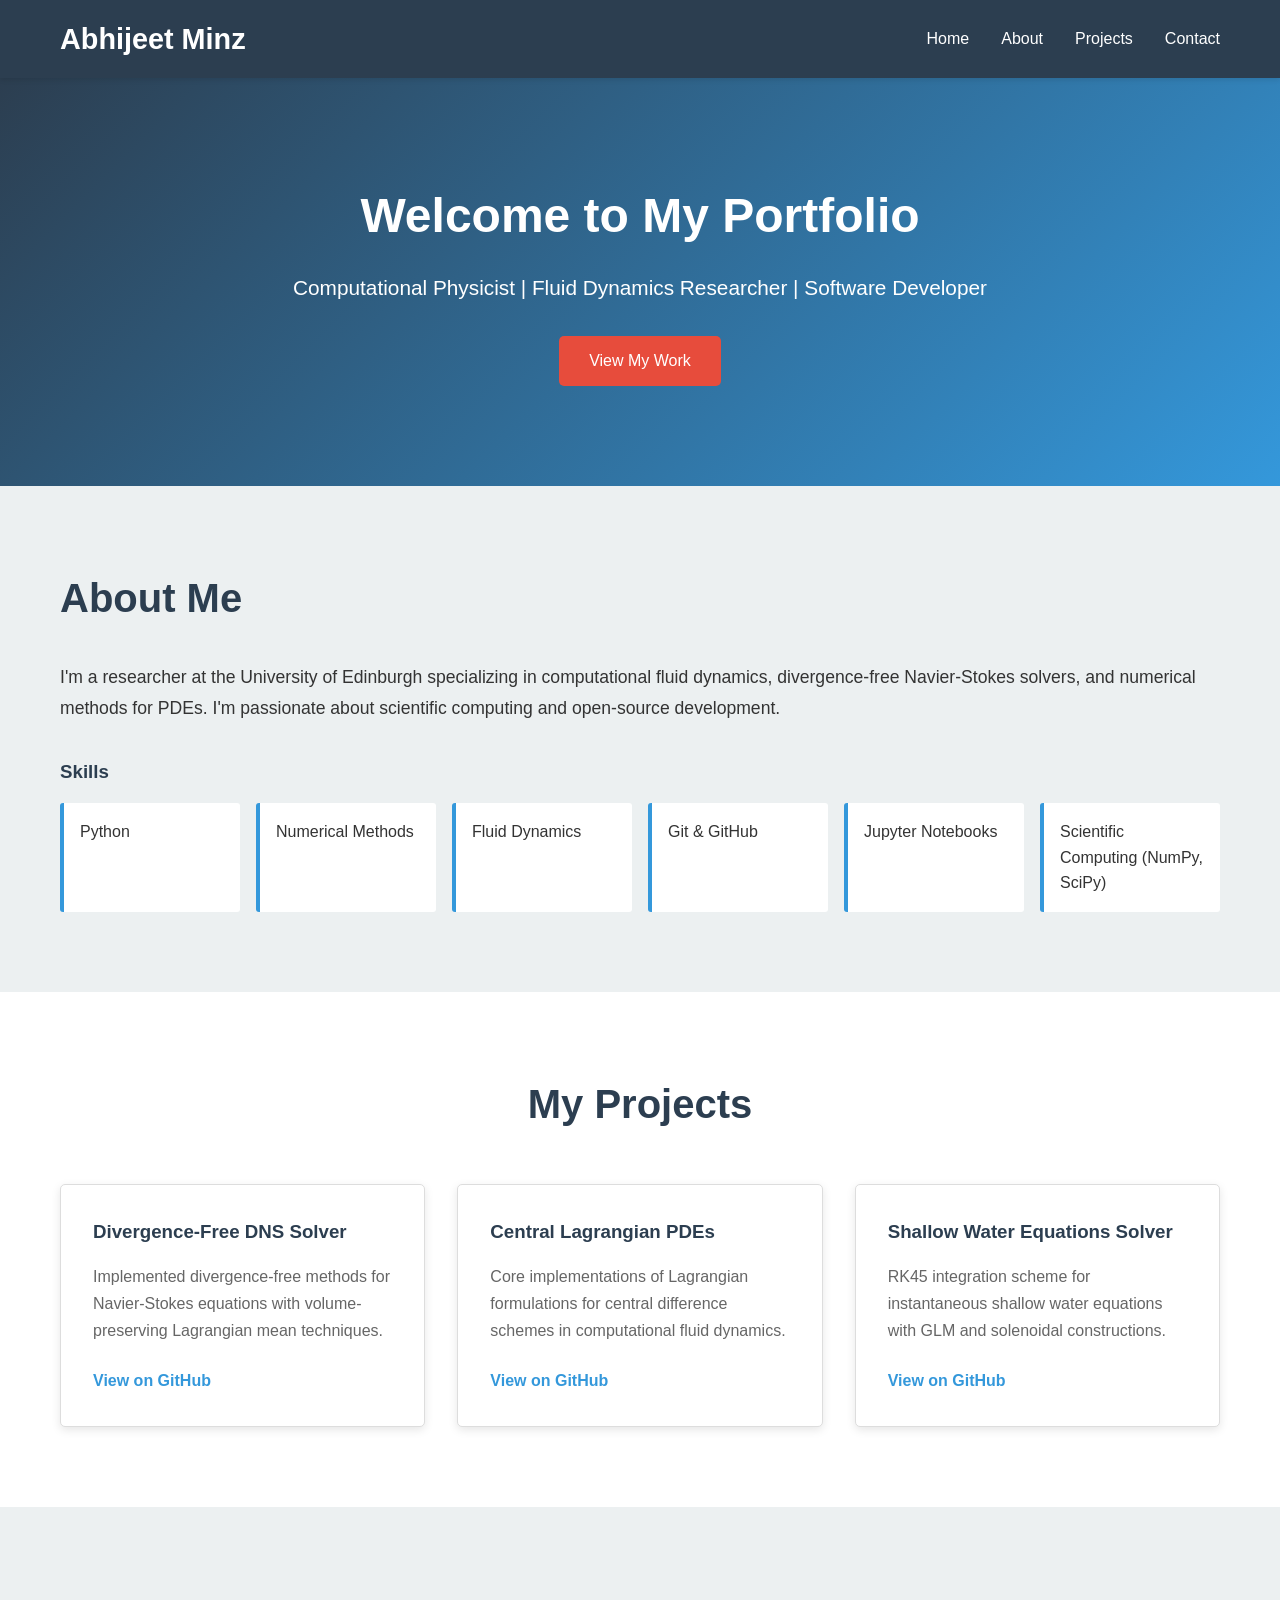
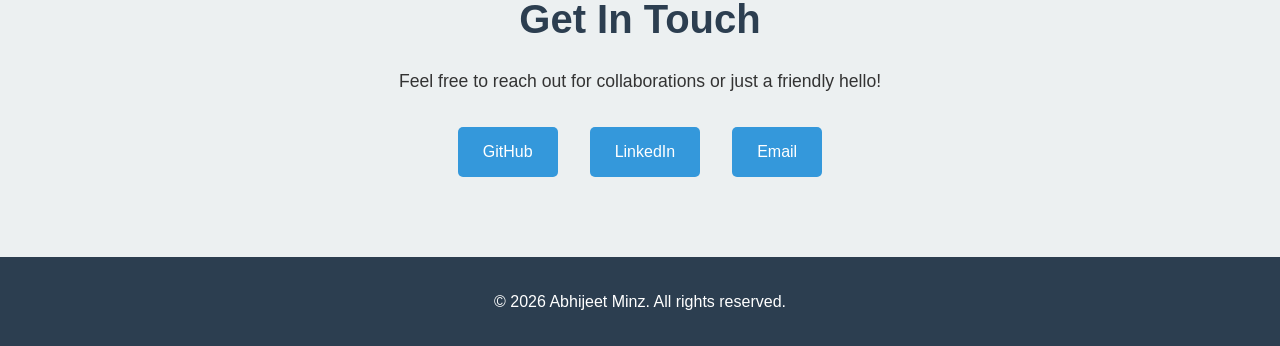
==== index.html @ 56512575 "Initial portfolio website" ====
<!DOCTYPE html>
<html lang="en">
<head>
    <meta charset="UTF-8">
    <meta name="viewport" content="width=device-width, initial-scale=1.0">
    <title>Abhijeet Minz - Portfolio</title>
    <link rel="stylesheet" href="style.css">
</head>
<body>
    <!-- Navigation -->
    <nav class="navbar">
        <div class="container">
            <div class="logo">Abhijeet Minz</div>
            <ul class="nav-links">
                <li><a href="#home">Home</a></li>
                <li><a href="#about">About</a></li>
                <li><a href="#projects">Projects</a></li>
                <li><a href="#contact">Contact</a></li>
            </ul>
        </div>
    </nav>

    <!-- Hero Section -->
    <section id="home" class="hero">
        <div class="container">
            <h1>Welcome to My Portfolio</h1>
            <p>Computational Physicist | Fluid Dynamics Researcher | Software Developer</p>
            <a href="#projects" class="btn">View My Work</a>
        </div>
    </section>

    <!-- About Section -->
    <section id="about" class="about">
        <div class="container">
            <h2>About Me</h2>
            <p>I'm a researcher at the University of Edinburgh specializing in computational fluid dynamics, divergence-free Navier-Stokes solvers, and numerical methods for PDEs. I'm passionate about scientific computing and open-source development.</p>
            <div class="skills">
                <h3>Skills</h3>
                <ul>
                    <li>Python</li>
                    <li>Numerical Methods</li>
                    <li>Fluid Dynamics</li>
                    <li>Git & GitHub</li>
                    <li>Jupyter Notebooks</li>
                    <li>Scientific Computing (NumPy, SciPy)</li>
                </ul>
            </div>
        </div>
    </section>

    <!-- Projects Section -->
    <section id="projects" class="projects">
        <div class="container">
            <h2>My Projects</h2>
            <div class="project-grid">
                <div class="project-card">
                    <h3>Divergence-Free DNS Solver</h3>
                    <p>Implemented divergence-free methods for Navier-Stokes equations with volume-preserving Lagrangian mean techniques.</p>
                    <a href="https://github.com/Abhijeet-Minz/Volume_preserving-Lagrangian-mean" target="_blank">View on GitHub</a>
                </div>
                <div class="project-card">
                    <h3>Central Lagrangian PDEs</h3>
                    <p>Core implementations of Lagrangian formulations for central difference schemes in computational fluid dynamics.</p>
                    <a href="https://github.com/Abhijeet-Minz/Volume_preserving-Lagrangian-mean" target="_blank">View on GitHub</a>
                </div>
                <div class="project-card">
                    <h3>Shallow Water Equations Solver</h3>
                    <p>RK45 integration scheme for instantaneous shallow water equations with GLM and solenoidal constructions.</p>
                    <a href="https://github.com/Abhijeet-Minz/Volume_preserving-Lagrangian-mean" target="_blank">View on GitHub</a>
                </div>
            </div>
        </div>
    </section>

    <!-- Contact Section -->
    <section id="contact" class="contact">
        <div class="container">
            <h2>Get In Touch</h2>
            <p>Feel free to reach out for collaborations or just a friendly hello!</p>
            <div class="contact-links">
                <a href="https://github.com/Abhijeet-Minz" target="_blank">GitHub</a>
                <a href="https://www.linkedin.com/in/abhijeet-minz" target="_blank">LinkedIn</a>
                <a href="mailto:abhijeet@example.com">Email</a>
            </div>
        </div>
    </section>

    <!-- Footer -->
    <footer>
        <p>&copy; 2026 Abhijeet Minz. All rights reserved.</p>
    </footer>
</body>
</html>
---- style.css ----
* {
    margin: 0;
    padding: 0;
    box-sizing: border-box;
}

:root {
    --primary-color: #2c3e50;
    --secondary-color: #3498db;
    --accent-color: #e74c3c;
    --light-bg: #ecf0f1;
    --text-color: #333;
    --white: #fff;
}

body {
    font-family: 'Segoe UI', Tahoma, Geneva, Verdana, sans-serif;
    line-height: 1.6;
    color: var(--text-color);
}

.container {
    max-width: 1200px;
    margin: 0 auto;
    padding: 0 20px;
}

/* Navigation */
.navbar {
    background: var(--primary-color);
    color: var(--white);
    padding: 1rem 0;
    position: sticky;
    top: 0;
    z-index: 100;
    box-shadow: 0 2px 5px rgba(0,0,0,0.1);
}

.navbar .container {
    display: flex;
    justify-content: space-between;
    align-items: center;
}

.logo {
    font-size: 1.8rem;
    font-weight: bold;
}

.nav-links {
    display: flex;
    list-style: none;
    gap: 2rem;
}

.nav-links a {
    color: var(--white);
    text-decoration: none;
    transition: color 0.3s ease;
}

.nav-links a:hover {
    color: var(--secondary-color);
}

/* Hero Section */
.hero {
    background: linear-gradient(135deg, var(--primary-color) 0%, var(--secondary-color) 100%);
    color: var(--white);
    padding: 100px 20px;
    text-align: center;
}

.hero h1 {
    font-size: 3rem;
    margin-bottom: 1rem;
}

.hero p {
    font-size: 1.3rem;
    margin-bottom: 2rem;
}

.btn {
    display: inline-block;
    padding: 12px 30px;
    background: var(--accent-color);
    color: var(--white);
    text-decoration: none;
    border-radius: 5px;
    transition: background 0.3s ease;
    border: none;
    cursor: pointer;
    font-size: 1rem;
}

.btn:hover {
    background: #c0392b;
}

/* About Section */
.about {
    padding: 80px 20px;
    background: var(--light-bg);
}

.about h2 {
    font-size: 2.5rem;
    margin-bottom: 2rem;
    color: var(--primary-color);
}

.about p {
    font-size: 1.1rem;
    margin-bottom: 2rem;
    line-height: 1.8;
}

.skills {
    margin-top: 2rem;
}

.skills h3 {
    margin-bottom: 1rem;
    color: var(--primary-color);
}

.skills ul {
    display: grid;
    grid-template-columns: repeat(auto-fit, minmax(150px, 1fr));
    list-style: none;
    gap: 1rem;
}

.skills li {
    background: var(--white);
    padding: 1rem;
    border-left: 4px solid var(--secondary-color);
    border-radius: 3px;
}

/* Projects Section */
.projects {
    padding: 80px 20px;
}

.projects h2 {
    font-size: 2.5rem;
    margin-bottom: 3rem;
    text-align: center;
    color: var(--primary-color);
}

.project-grid {
    display: grid;
    grid-template-columns: repeat(auto-fit, minmax(300px, 1fr));
    gap: 2rem;
}

.project-card {
    background: var(--white);
    border: 1px solid #ddd;
    border-radius: 5px;
    padding: 2rem;
    box-shadow: 0 3px 10px rgba(0,0,0,0.1);
    transition: transform 0.3s ease, box-shadow 0.3s ease;
}

.project-card:hover {
    transform: translateY(-5px);
    box-shadow: 0 5px 20px rgba(0,0,0,0.15);
}

.project-card h3 {
    color: var(--primary-color);
    margin-bottom: 1rem;
}

.project-card p {
    color: #666;
    margin-bottom: 1.5rem;
    line-height: 1.7;
}

.project-card a {
    display: inline-block;
    color: var(--secondary-color);
    text-decoration: none;
    font-weight: bold;
    transition: color 0.3s ease;
}

.project-card a:hover {
    color: var(--accent-color);
}

/* Contact Section */
.contact {
    background: var(--light-bg);
    padding: 80px 20px;
    text-align: center;
}

.contact h2 {
    font-size: 2.5rem;
    margin-bottom: 1rem;
    color: var(--primary-color);
}

.contact p {
    font-size: 1.1rem;
    margin-bottom: 2rem;
}

.contact-links {
    display: flex;
    justify-content: center;
    gap: 2rem;
    flex-wrap: wrap;
}

.contact-links a {
    padding: 12px 25px;
    background: var(--secondary-color);
    color: var(--white);
    text-decoration: none;
    border-radius: 5px;
    transition: background 0.3s ease;
}

.contact-links a:hover {
    background: var(--accent-color);
}

/* Footer */
footer {
    background: var(--primary-color);
    color: var(--white);
    text-align: center;
    padding: 2rem;
}

/* Responsive Design */
@media (max-width: 768px) {
    .nav-links {
        gap: 1rem;
    }

    .hero h1 {
        font-size: 2rem;
    }

    .hero p {
        font-size: 1rem;
    }

    .about h2,
    .projects h2,
    .contact h2 {
        font-size: 2rem;
    }

    .project-grid {
        grid-template-columns: 1fr;
    }

    .contact-links {
        flex-direction: column;
    }

    .contact-links a {
        width: 100%;
    }
}
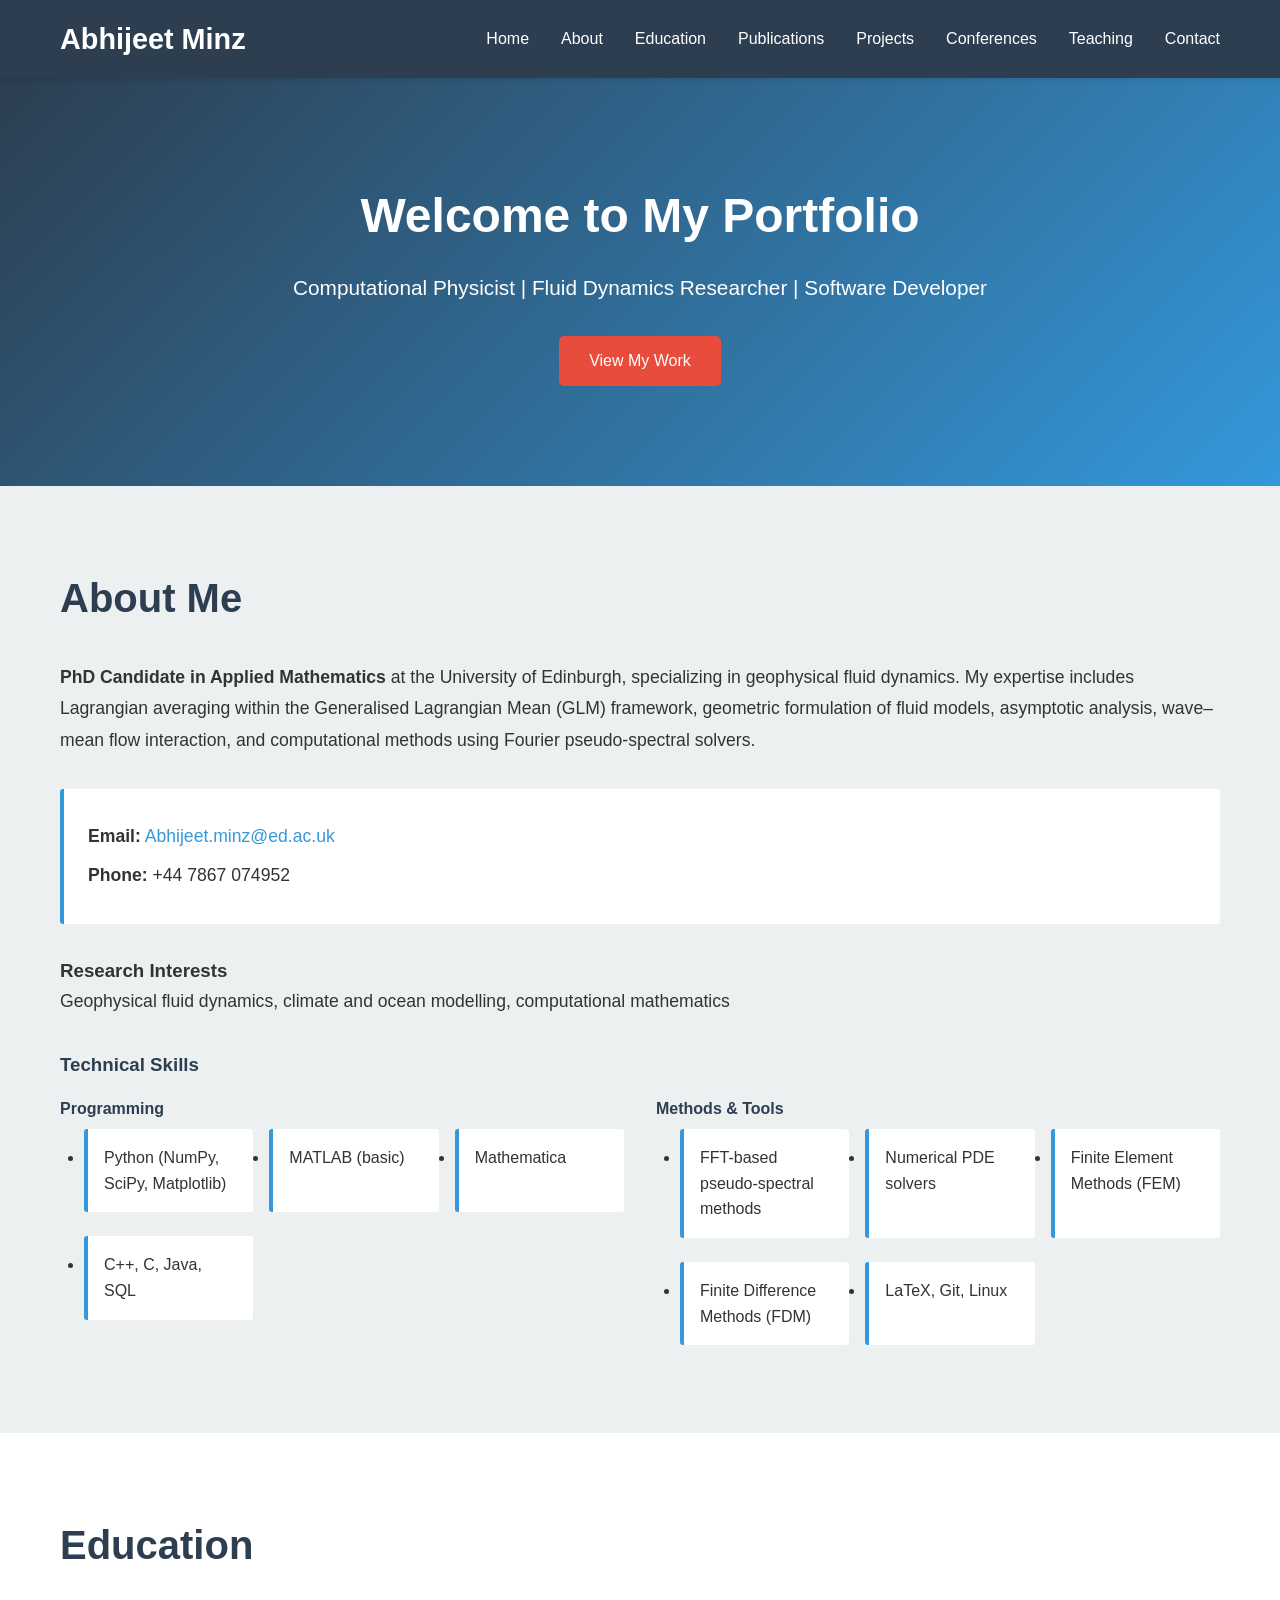
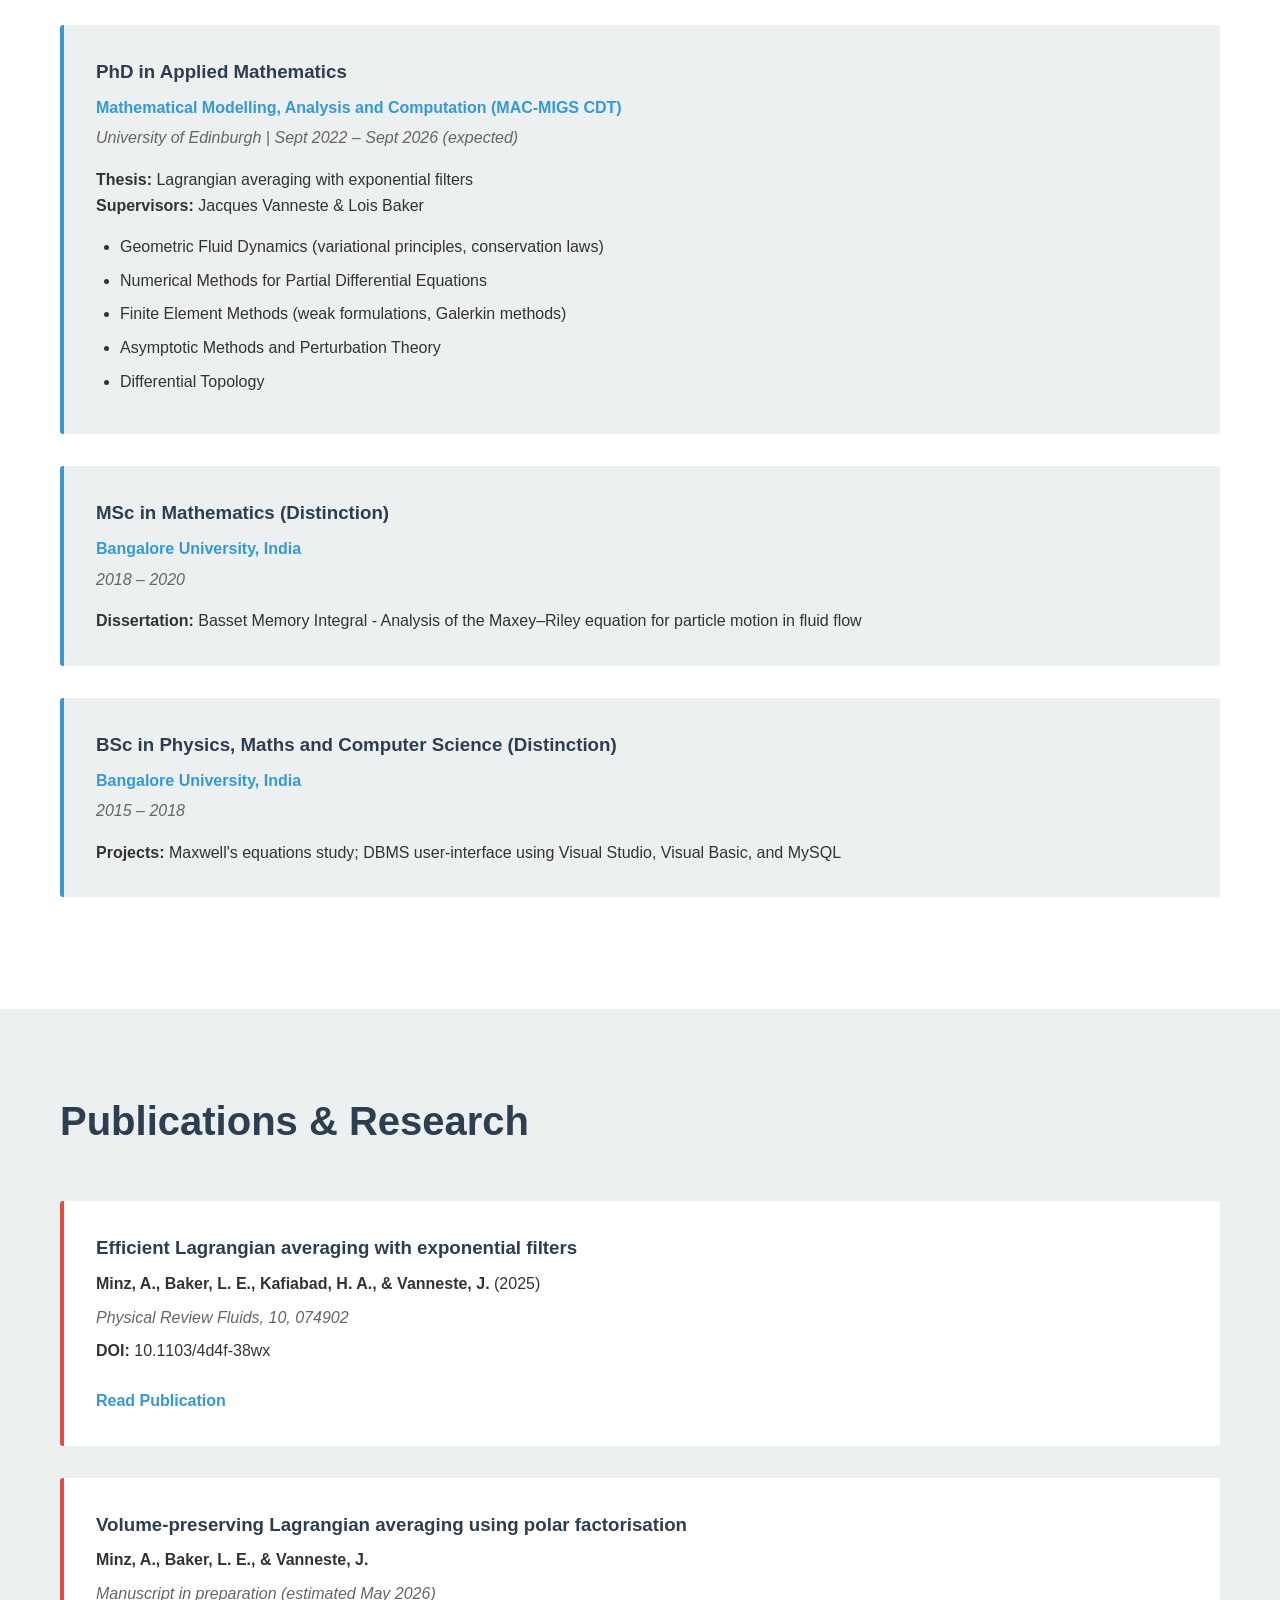
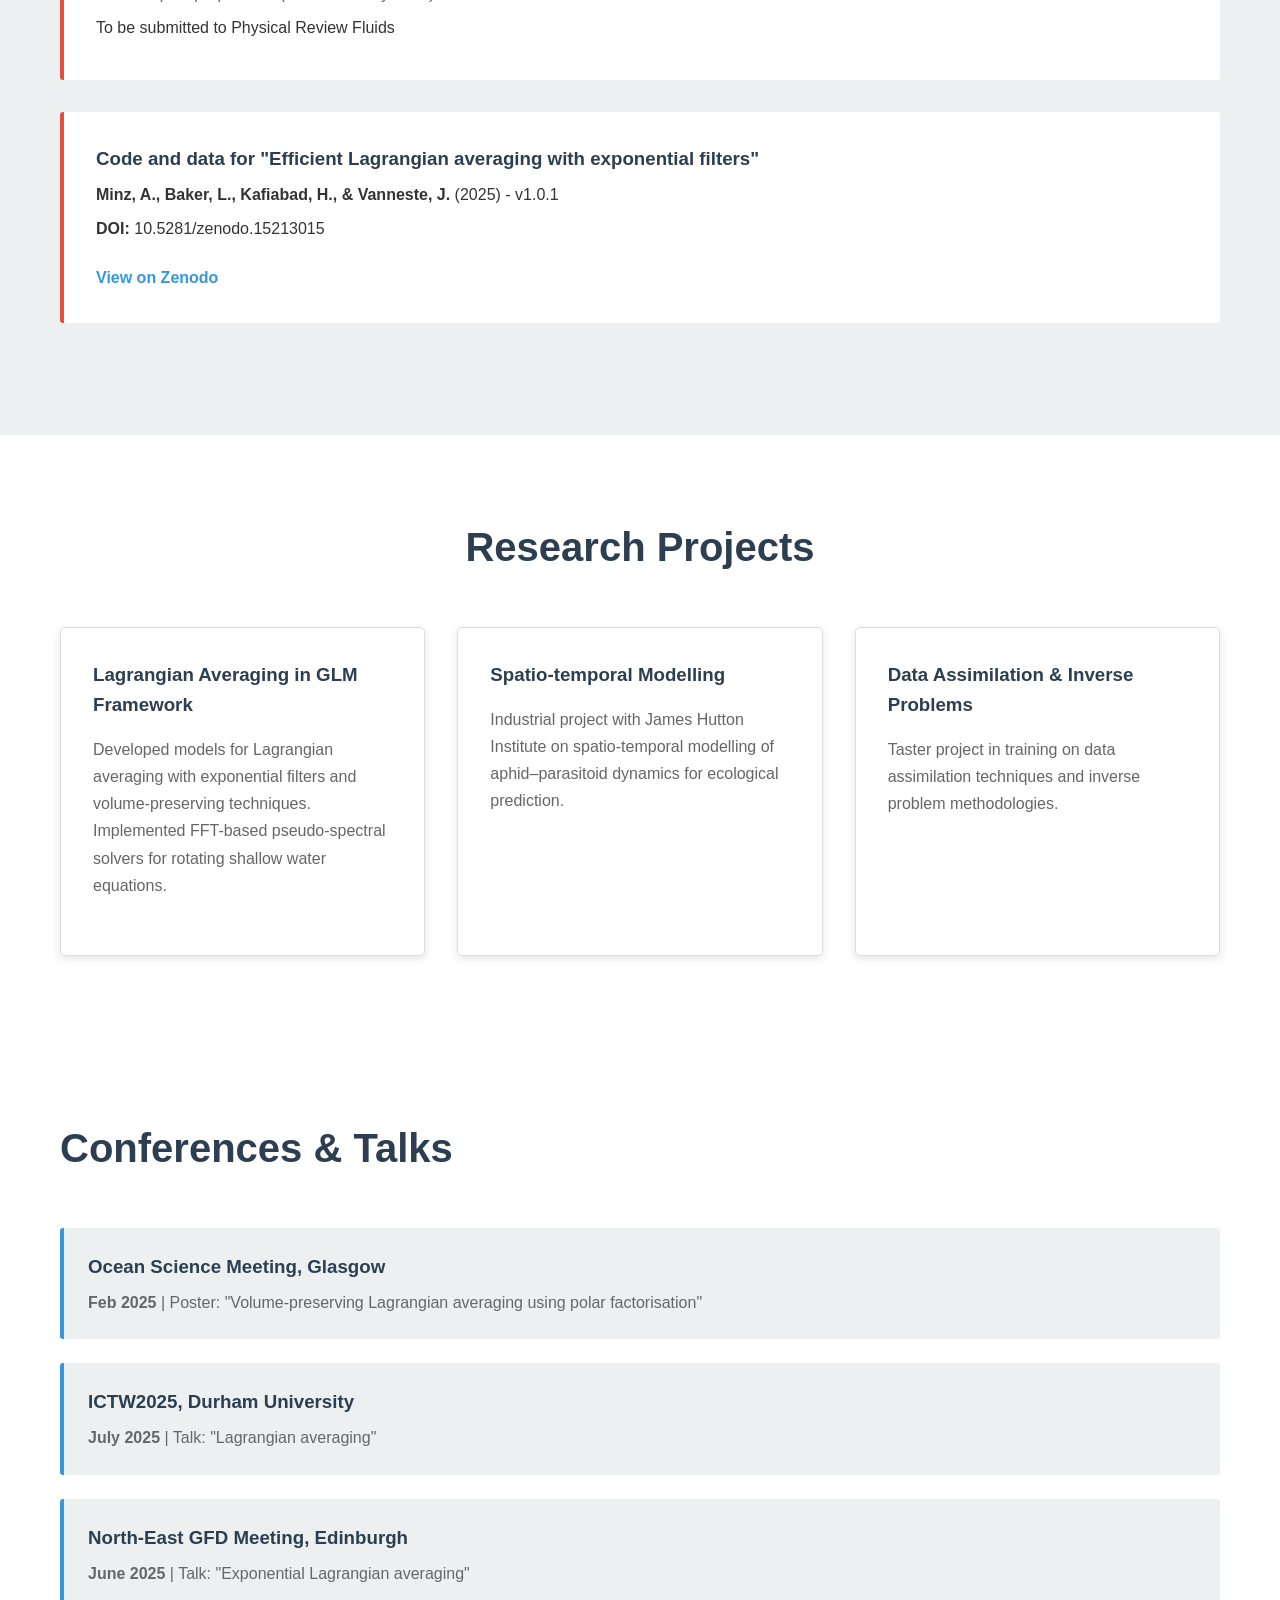
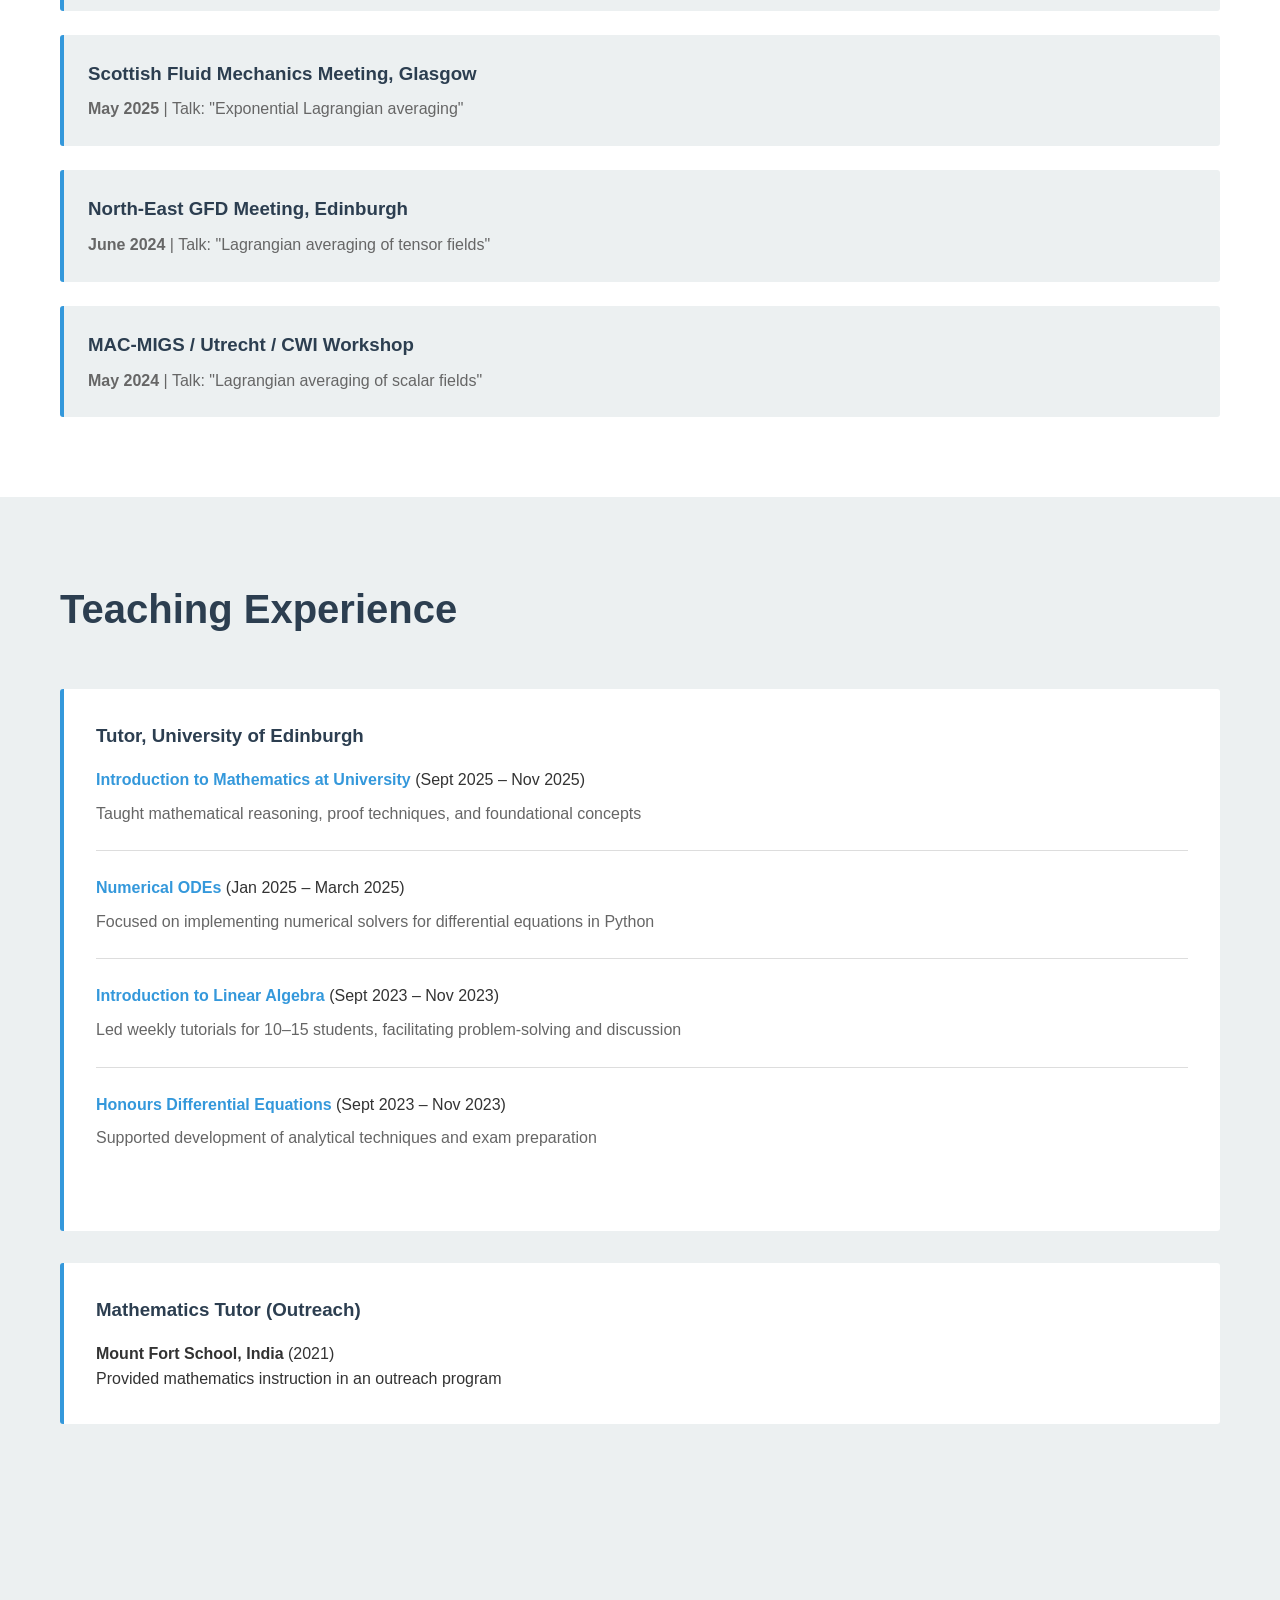
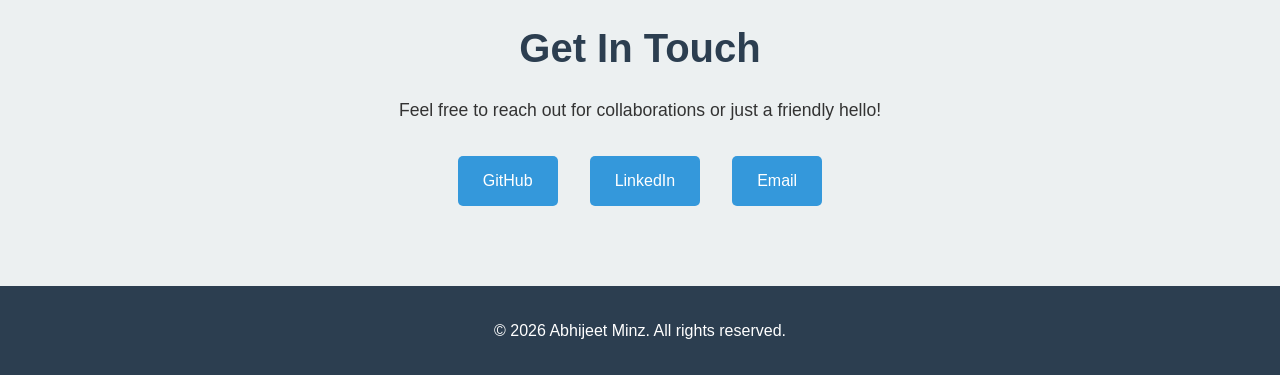
==== commit 39211d0b: "Add comprehensive CV sections and styling - Add Education section with degree details - Add Publicat" ====
--- a/index.html
+++ b/index.html
@@ -14,7 +14,11 @@
             <ul class="nav-links">
                 <li><a href="#home">Home</a></li>
                 <li><a href="#about">About</a></li>
+                <li><a href="#education">Education</a></li>
+                <li><a href="#publications">Publications</a></li>
                 <li><a href="#projects">Projects</a></li>
+                <li><a href="#conferences">Conferences</a></li>
+                <li><a href="#teaching">Teaching</a></li>
                 <li><a href="#contact">Contact</a></li>
             </ul>
         </div>
@@ -33,17 +37,104 @@
     <section id="about" class="about">
         <div class="container">
             <h2>About Me</h2>
-            <p>I'm a researcher at the University of Edinburgh specializing in computational fluid dynamics, divergence-free Navier-Stokes solvers, and numerical methods for PDEs. I'm passionate about scientific computing and open-source development.</p>
+            <p><strong>PhD Candidate in Applied Mathematics</strong> at the University of Edinburgh, specializing in geophysical fluid dynamics. My expertise includes Lagrangian averaging within the Generalised Lagrangian Mean (GLM) framework, geometric formulation of fluid models, asymptotic analysis, wave–mean flow interaction, and computational methods using Fourier pseudo-spectral solvers.</p>
+            
+            <div class="contact-info">
+                <p><strong>Email:</strong> <a href="mailto:Abhijeet.minz@ed.ac.uk">Abhijeet.minz@ed.ac.uk</a></p>
+                <p><strong>Phone:</strong> +44 7867 074952</p>
+            </div>
+
+            <h3>Research Interests</h3>
+            <p>Geophysical fluid dynamics, climate and ocean modelling, computational mathematics</p>
+
             <div class="skills">
-                <h3>Skills</h3>
-                <ul>
-                    <li>Python</li>
-                    <li>Numerical Methods</li>
-                    <li>Fluid Dynamics</li>
-                    <li>Git & GitHub</li>
-                    <li>Jupyter Notebooks</li>
-                    <li>Scientific Computing (NumPy, SciPy)</li>
+                <h3>Technical Skills</h3>
+                <div class="skills-grid">
+                    <div class="skill-category">
+                        <h4>Programming</h4>
+                        <ul>
+                            <li>Python (NumPy, SciPy, Matplotlib)</li>
+                            <li>MATLAB (basic)</li>
+                            <li>Mathematica</li>
+                            <li>C++, C, Java, SQL</li>
+                        </ul>
+                    </div>
+                    <div class="skill-category">
+                        <h4>Methods & Tools</h4>
+                        <ul>
+                            <li>FFT-based pseudo-spectral methods</li>
+                            <li>Numerical PDE solvers</li>
+                            <li>Finite Element Methods (FEM)</li>
+                            <li>Finite Difference Methods (FDM)</li>
+                            <li>LaTeX, Git, Linux</li>
+                        </ul>
+                    </div>
+                </div>
+            </div>
+        </div>
+    </section>
+
+    <!-- Education Section -->
+    <section id="education" class="education">
+        <div class="container">
+            <h2>Education</h2>
+            
+            <div class="education-item">
+                <h3>PhD in Applied Mathematics</h3>
+                <p class="institution">Mathematical Modelling, Analysis and Computation (MAC-MIGS CDT)</p>
+                <p class="details">University of Edinburgh | Sept 2022 – Sept 2026 (expected)</p>
+                <p><strong>Thesis:</strong> Lagrangian averaging with exponential filters</p>
+                <p><strong>Supervisors:</strong> Jacques Vanneste & Lois Baker</p>
+                <ul class="coursework">
+                    <li>Geometric Fluid Dynamics (variational principles, conservation laws)</li>
+                    <li>Numerical Methods for Partial Differential Equations</li>
+                    <li>Finite Element Methods (weak formulations, Galerkin methods)</li>
+                    <li>Asymptotic Methods and Perturbation Theory</li>
+                    <li>Differential Topology</li>
                 </ul>
+            </div>
+
+            <div class="education-item">
+                <h3>MSc in Mathematics (Distinction)</h3>
+                <p class="institution">Bangalore University, India</p>
+                <p class="details">2018 – 2020</p>
+                <p><strong>Dissertation:</strong> Basset Memory Integral - Analysis of the Maxey–Riley equation for particle motion in fluid flow</p>
+            </div>
+
+            <div class="education-item">
+                <h3>BSc in Physics, Maths and Computer Science (Distinction)</h3>
+                <p class="institution">Bangalore University, India</p>
+                <p class="details">2015 – 2018</p>
+                <p><strong>Projects:</strong> Maxwell's equations study; DBMS user-interface using Visual Studio, Visual Basic, and MySQL</p>
+            </div>
+        </div>
+    </section>
+
+    <!-- Publications Section -->
+    <section id="publications" class="publications">
+        <div class="container">
+            <h2>Publications & Research</h2>
+            
+            <div class="publication-item">
+                <h3>Efficient Lagrangian averaging with exponential filters</h3>
+                <p><strong>Minz, A., Baker, L. E., Kafiabad, H. A., & Vanneste, J.</strong> (2025)</p>
+                <p class="venue">Physical Review Fluids, 10, 074902</p>
+                <p><strong>DOI:</strong> 10.1103/4d4f-38wx</p>
+                <a href="https://doi.org/10.1103/4d4f-38wx" target="_blank">Read Publication</a>
+            </div>
+
+            <div class="publication-item">
+                <h3>Volume-preserving Lagrangian averaging using polar factorisation</h3>
+                <p><strong>Minz, A., Baker, L. E., & Vanneste, J.</strong></p>
+                <p class="venue">Manuscript in preparation (estimated May 2026)</p>
+                <p>To be submitted to Physical Review Fluids</p>
+            </div>
+
+            <div class="publication-item">
+                <h3>Code and data for "Efficient Lagrangian averaging with exponential filters"</h3>
+                <p><strong>Minz, A., Baker, L., Kafiabad, H., & Vanneste, J.</strong> (2025) - v1.0.1</p>
+                <p><strong>DOI:</strong> 10.5281/zenodo.15213015</p>
+                <a href="https://zenodo.org/records/15213015" target="_blank">View on Zenodo</a>
             </div>
         </div>
     </section>
@@ -51,23 +142,88 @@
     <!-- Projects Section -->
     <section id="projects" class="projects">
         <div class="container">
-            <h2>My Projects</h2>
+            <h2>Research Projects</h2>
             <div class="project-grid">
                 <div class="project-card">
-                    <h3>Divergence-Free DNS Solver</h3>
-                    <p>Implemented divergence-free methods for Navier-Stokes equations with volume-preserving Lagrangian mean techniques.</p>
-                    <a href="https://github.com/Abhijeet-Minz/Volume_preserving-Lagrangian-mean" target="_blank">View on GitHub</a>
+                    <h3>Lagrangian Averaging in GLM Framework</h3>
+                    <p>Developed models for Lagrangian averaging with exponential filters and volume-preserving techniques. Implemented FFT-based pseudo-spectral solvers for rotating shallow water equations.</p>
                 </div>
                 <div class="project-card">
-                    <h3>Central Lagrangian PDEs</h3>
-                    <p>Core implementations of Lagrangian formulations for central difference schemes in computational fluid dynamics.</p>
-                    <a href="https://github.com/Abhijeet-Minz/Volume_preserving-Lagrangian-mean" target="_blank">View on GitHub</a>
+                    <h3>Spatio-temporal Modelling</h3>
+                    <p>Industrial project with James Hutton Institute on spatio-temporal modelling of aphid–parasitoid dynamics for ecological prediction.</p>
                 </div>
                 <div class="project-card">
-                    <h3>Shallow Water Equations Solver</h3>
-                    <p>RK45 integration scheme for instantaneous shallow water equations with GLM and solenoidal constructions.</p>
-                    <a href="https://github.com/Abhijeet-Minz/Volume_preserving-Lagrangian-mean" target="_blank">View on GitHub</a>
-                </div>
+                    <h3>Data Assimilation & Inverse Problems</h3>
+                    <p>Taster project in training on data assimilation techniques and inverse problem methodologies.</p>
+                </div>
+            </div>
+        </div>
+    </section>
+
+    <!-- Conferences Section -->
+    <section id="conferences" class="conferences">
+        <div class="container">
+            <h2>Conferences & Talks</h2>
+            <div class="conference-list">
+                <div class="conference-item">
+                    <h3>Ocean Science Meeting, Glasgow</h3>
+                    <p><strong>Feb 2025</strong> | Poster: "Volume-preserving Lagrangian averaging using polar factorisation"</p>
+                </div>
+                <div class="conference-item">
+                    <h3>ICTW2025, Durham University</h3>
+                    <p><strong>July 2025</strong> | Talk: "Lagrangian averaging"</p>
+                </div>
+                <div class="conference-item">
+                    <h3>North-East GFD Meeting, Edinburgh</h3>
+                    <p><strong>June 2025</strong> | Talk: "Exponential Lagrangian averaging"</p>
+                </div>
+                <div class="conference-item">
+                    <h3>Scottish Fluid Mechanics Meeting, Glasgow</h3>
+                    <p><strong>May 2025</strong> | Talk: "Exponential Lagrangian averaging"</p>
+                </div>
+                <div class="conference-item">
+                    <h3>North-East GFD Meeting, Edinburgh</h3>
+                    <p><strong>June 2024</strong> | Talk: "Lagrangian averaging of tensor fields"</p>
+                </div>
+                <div class="conference-item">
+                    <h3>MAC-MIGS / Utrecht / CWI Workshop</h3>
+                    <p><strong>May 2024</strong> | Talk: "Lagrangian averaging of scalar fields"</p>
+                </div>
+            </div>
+        </div>
+    </section>
+
+    <!-- Teaching Section -->
+    <section id="teaching" class="teaching">
+        <div class="container">
+            <h2>Teaching Experience</h2>
+            
+            <div class="teaching-item">
+                <h3>Tutor, University of Edinburgh</h3>
+                <ul>
+                    <li>
+                        <strong>Introduction to Mathematics at University</strong> (Sept 2025 – Nov 2025)
+                        <p>Taught mathematical reasoning, proof techniques, and foundational concepts</p>
+                    </li>
+                    <li>
+                        <strong>Numerical ODEs</strong> (Jan 2025 – March 2025)
+                        <p>Focused on implementing numerical solvers for differential equations in Python</p>
+                    </li>
+                    <li>
+                        <strong>Introduction to Linear Algebra</strong> (Sept 2023 – Nov 2023)
+                        <p>Led weekly tutorials for 10–15 students, facilitating problem-solving and discussion</p>
+                    </li>
+                    <li>
+                        <strong>Honours Differential Equations</strong> (Sept 2023 – Nov 2023)
+                        <p>Supported development of analytical techniques and exam preparation</p>
+                    </li>
+                </ul>
+            </div>
+
+            <div class="teaching-item">
+                <h3>Mathematics Tutor (Outreach)</h3>
+                <p><strong>Mount Fort School, India</strong> (2021)</p>
+                <p>Provided mathematics instruction in an outreach program</p>
             </div>
         </div>
     </section>
--- a/style.css
+++ b/style.css
@@ -139,6 +139,224 @@
     border-radius: 3px;
 }
 
+.contact-info {
+    background: var(--white);
+    padding: 1.5rem;
+    border-left: 4px solid var(--secondary-color);
+    border-radius: 3px;
+    margin: 2rem 0;
+}
+
+.contact-info p {
+    margin: 0.5rem 0;
+}
+
+.contact-info a {
+    color: var(--secondary-color);
+    text-decoration: none;
+}
+
+.contact-info a:hover {
+    color: var(--accent-color);
+}
+
+.skills-grid {
+    display: grid;
+    grid-template-columns: repeat(auto-fit, minmax(250px, 1fr));
+    gap: 2rem;
+    margin-top: 1rem;
+}
+
+.skill-category h4 {
+    color: var(--primary-color);
+    margin-bottom: 0.5rem;
+}
+
+.skill-category ul {
+    list-style: disc;
+    padding-left: 1.5rem;
+}
+
+.skill-category li {
+    margin-bottom: 0.5rem;
+}
+
+/* Education Section */
+.education {
+    padding: 80px 20px;
+    background: var(--white);
+}
+
+.education h2 {
+    font-size: 2.5rem;
+    margin-bottom: 3rem;
+    color: var(--primary-color);
+}
+
+.education-item {
+    background: var(--light-bg);
+    padding: 2rem;
+    margin-bottom: 2rem;
+    border-left: 4px solid var(--secondary-color);
+    border-radius: 3px;
+}
+
+.education-item h3 {
+    color: var(--primary-color);
+    margin-bottom: 0.5rem;
+}
+
+.education-item .institution {
+    font-weight: bold;
+    color: var(--secondary-color);
+    margin-bottom: 0.3rem;
+}
+
+.education-item .details {
+    color: #666;
+    font-style: italic;
+    margin-bottom: 1rem;
+}
+
+.coursework {
+    list-style: disc;
+    padding-left: 1.5rem;
+    margin-top: 1rem;
+}
+
+.coursework li {
+    margin-bottom: 0.5rem;
+}
+
+/* Publications Section */
+.publications {
+    padding: 80px 20px;
+    background: var(--light-bg);
+}
+
+.publications h2 {
+    font-size: 2.5rem;
+    margin-bottom: 3rem;
+    color: var(--primary-color);
+}
+
+.publication-item {
+    background: var(--white);
+    padding: 2rem;
+    margin-bottom: 2rem;
+    border-left: 4px solid var(--accent-color);
+    border-radius: 3px;
+}
+
+.publication-item h3 {
+    color: var(--primary-color);
+    margin-bottom: 0.5rem;
+}
+
+.publication-item p {
+    margin-bottom: 0.5rem;
+}
+
+.publication-item .venue {
+    font-style: italic;
+    color: #666;
+}
+
+.publication-item a {
+    display: inline-block;
+    margin-top: 1rem;
+    color: var(--secondary-color);
+    text-decoration: none;
+    font-weight: bold;
+    transition: color 0.3s ease;
+}
+
+.publication-item a:hover {
+    color: var(--accent-color);
+}
+
+/* Conferences Section */
+.conferences {
+    padding: 80px 20px;
+    background: var(--white);
+}
+
+.conferences h2 {
+    font-size: 2.5rem;
+    margin-bottom: 3rem;
+    color: var(--primary-color);
+}
+
+.conference-list {
+    display: grid;
+    gap: 1.5rem;
+}
+
+.conference-item {
+    background: var(--light-bg);
+    padding: 1.5rem;
+    border-left: 4px solid var(--secondary-color);
+    border-radius: 3px;
+}
+
+.conference-item h3 {
+    color: var(--primary-color);
+    margin-bottom: 0.5rem;
+}
+
+.conference-item p {
+    color: #666;
+}
+
+/* Teaching Section */
+.teaching {
+    padding: 80px 20px;
+    background: var(--light-bg);
+}
+
+.teaching h2 {
+    font-size: 2.5rem;
+    margin-bottom: 3rem;
+    color: var(--primary-color);
+}
+
+.teaching-item {
+    background: var(--white);
+    padding: 2rem;
+    margin-bottom: 2rem;
+    border-left: 4px solid var(--secondary-color);
+    border-radius: 3px;
+}
+
+.teaching-item h3 {
+    color: var(--primary-color);
+    margin-bottom: 1rem;
+}
+
+.teaching-item ul {
+    list-style: none;
+    padding: 0;
+}
+
+.teaching-item li {
+    margin-bottom: 1.5rem;
+    padding-bottom: 1.5rem;
+    border-bottom: 1px solid #ddd;
+}
+
+.teaching-item li:last-child {
+    border-bottom: none;
+}
+
+.teaching-item li strong {
+    color: var(--secondary-color);
+}
+
+.teaching-item li p {
+    color: #666;
+    margin-top: 0.5rem;
+}
+
 /* Projects Section */
 .projects {
     padding: 80px 20px;
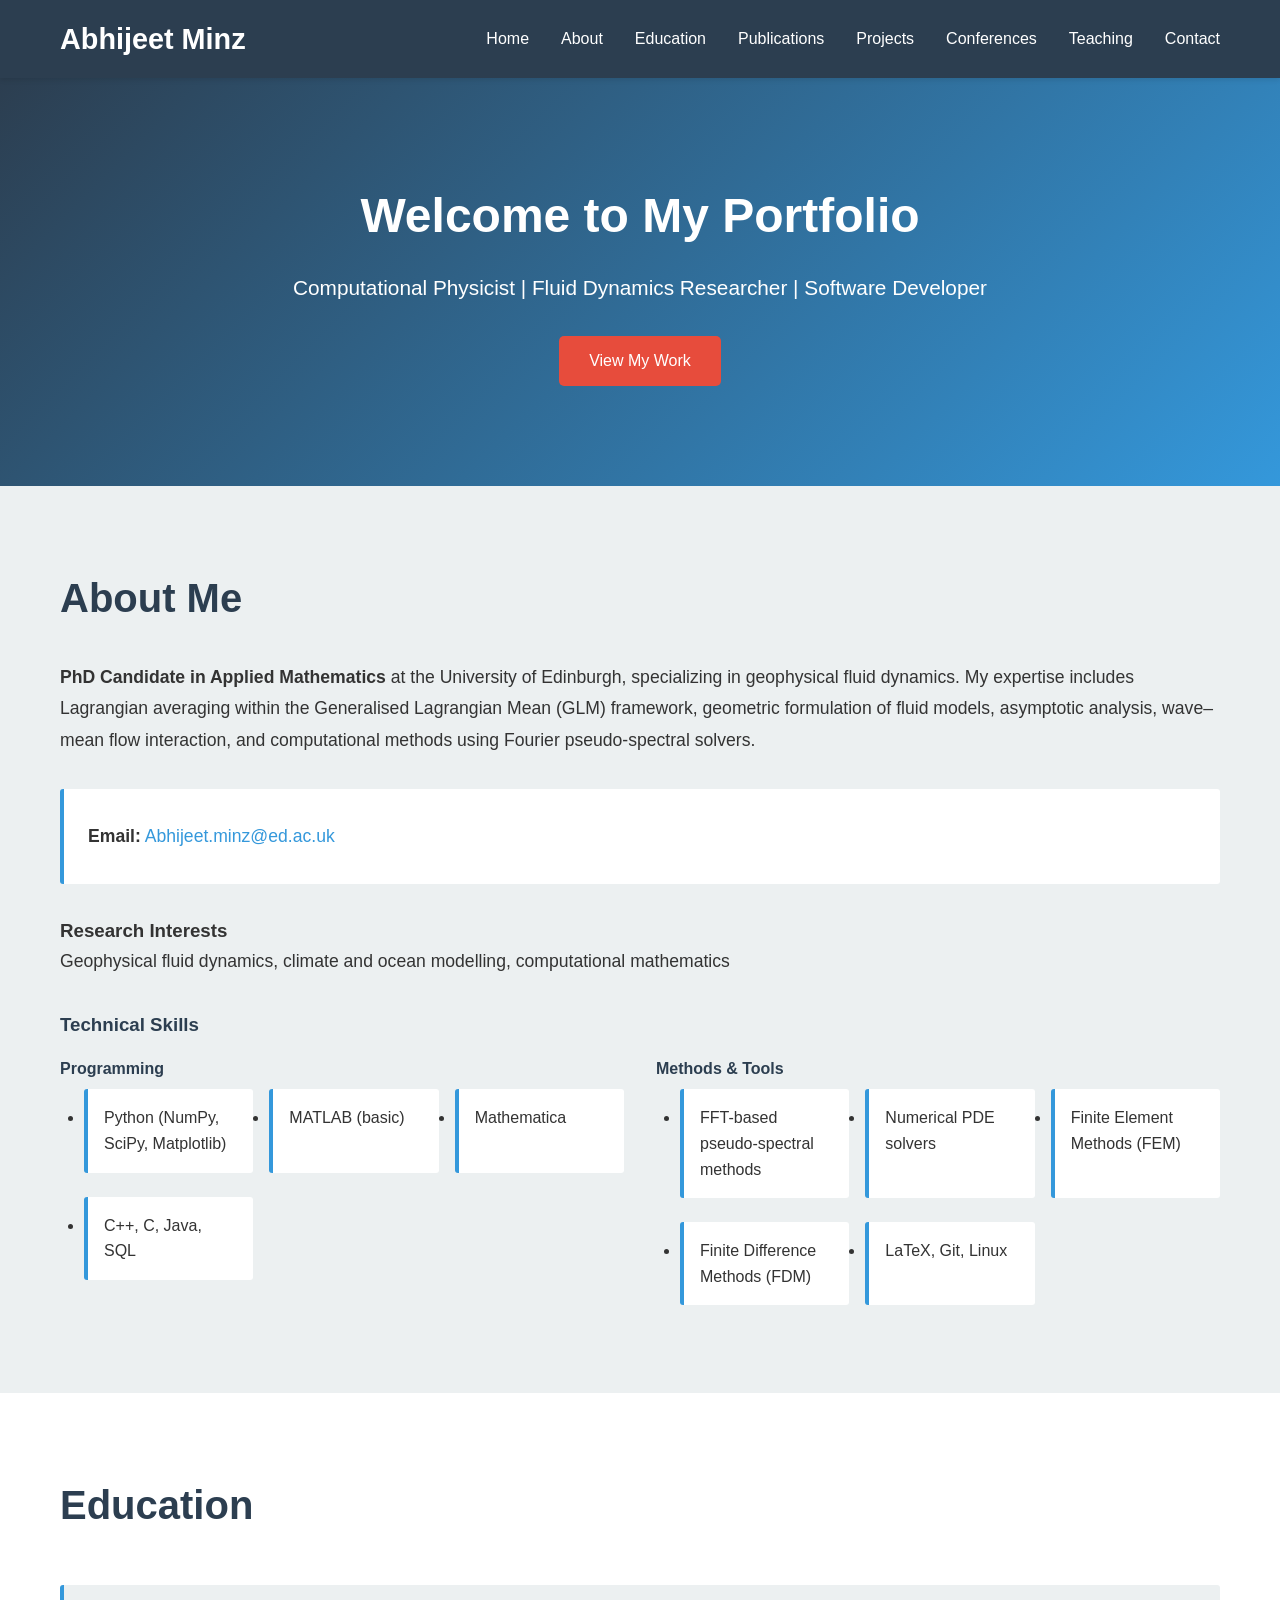
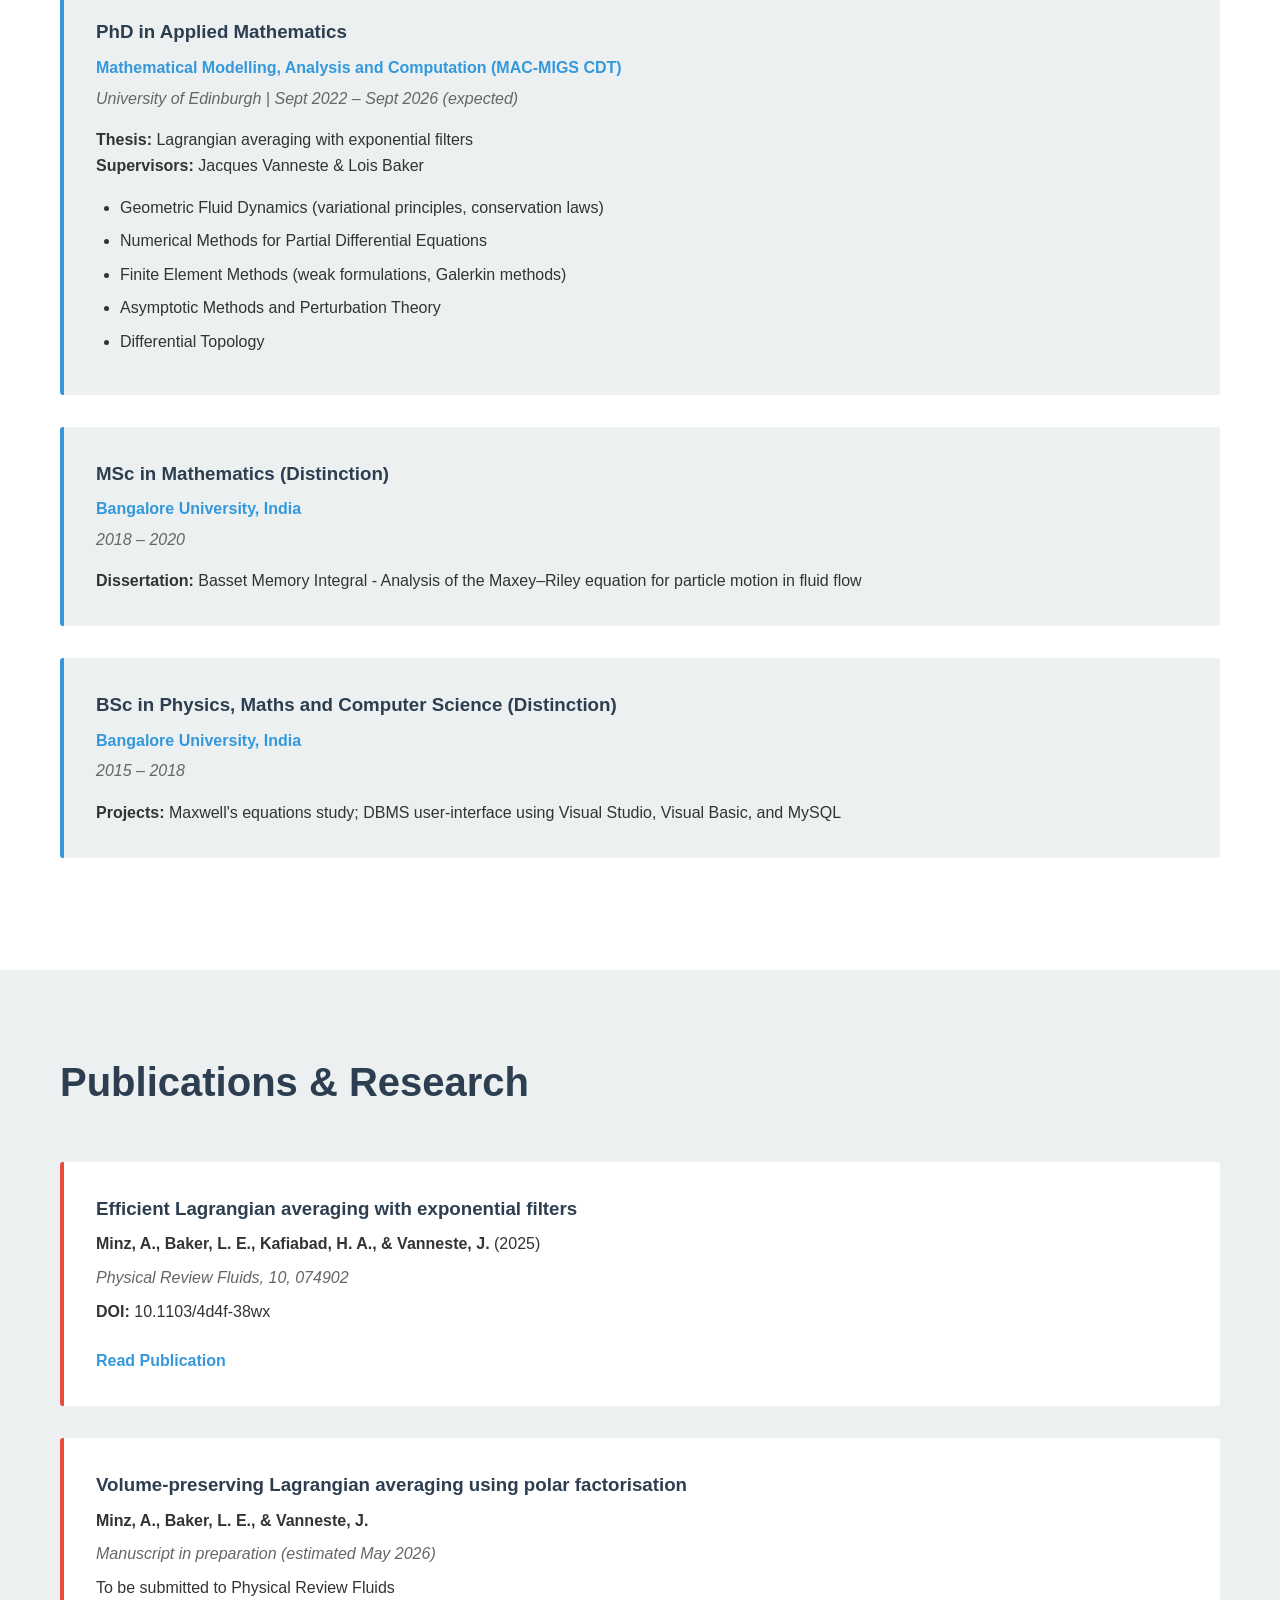
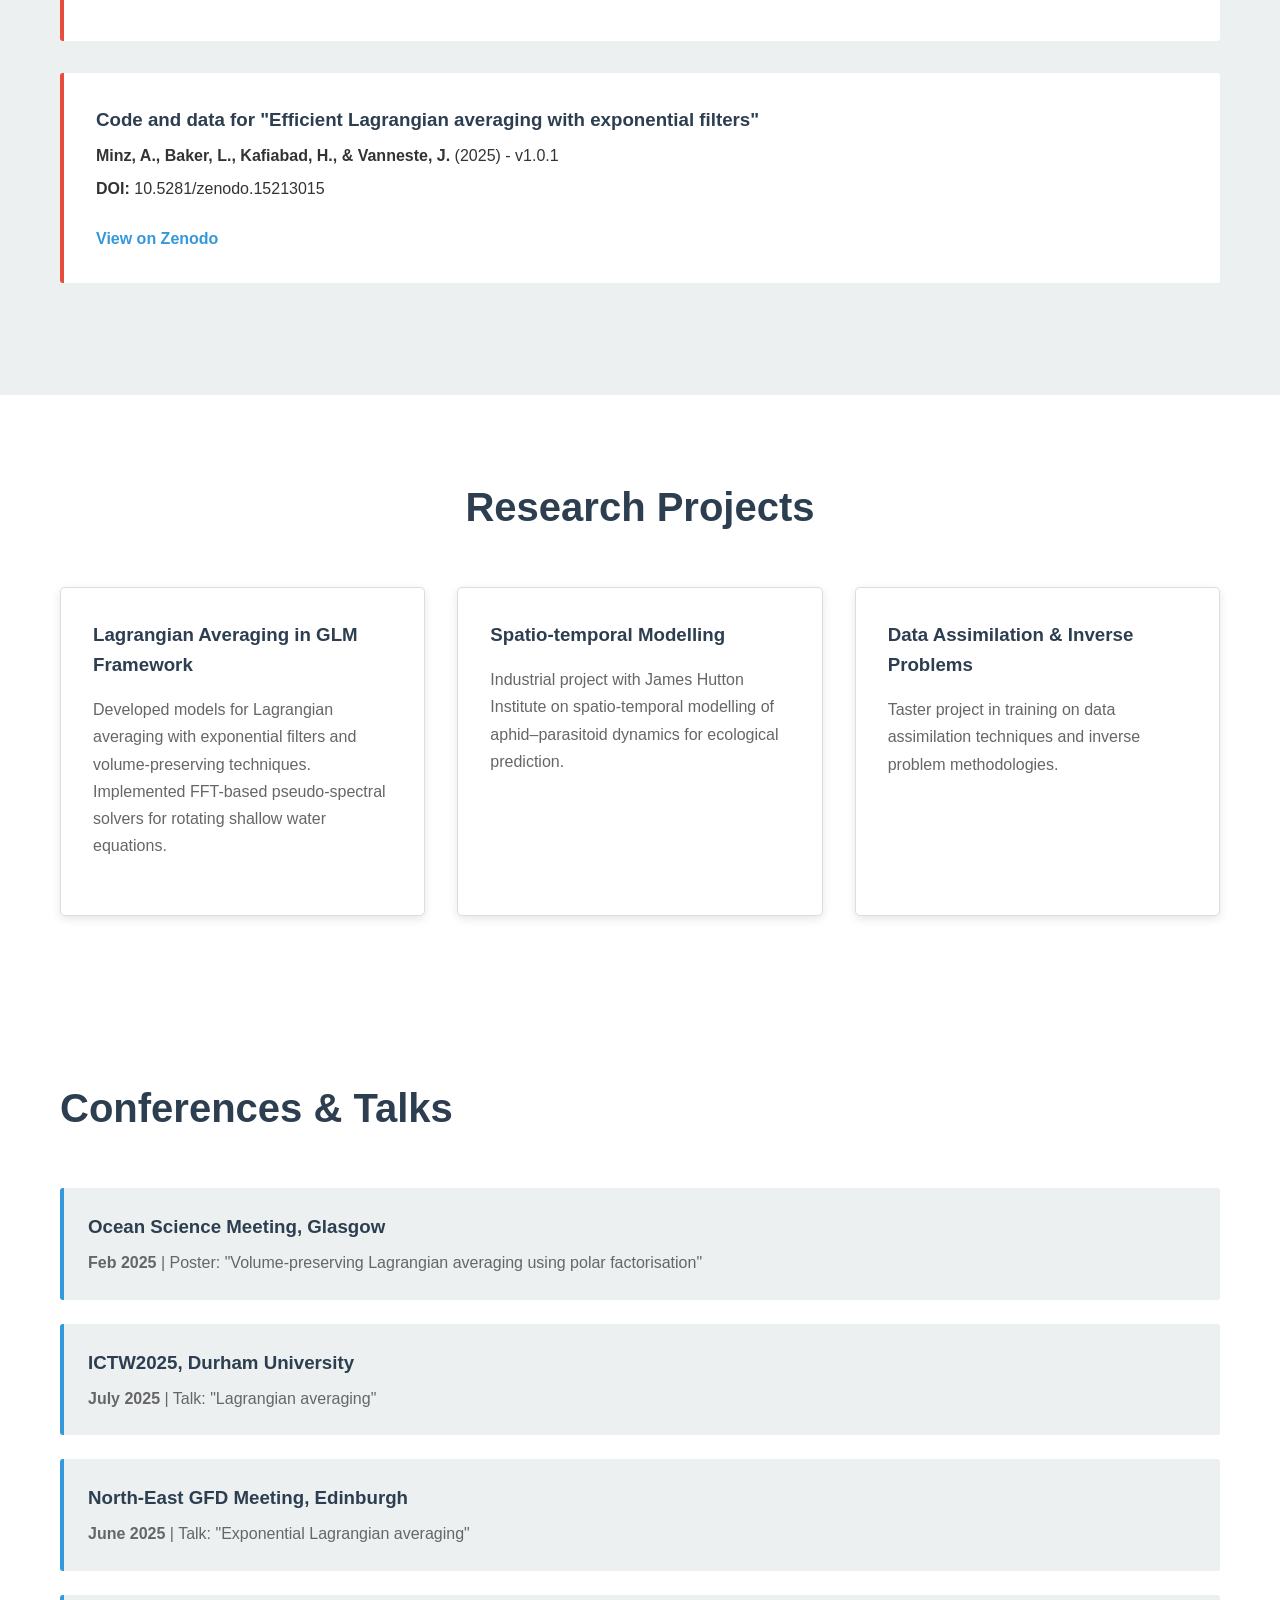
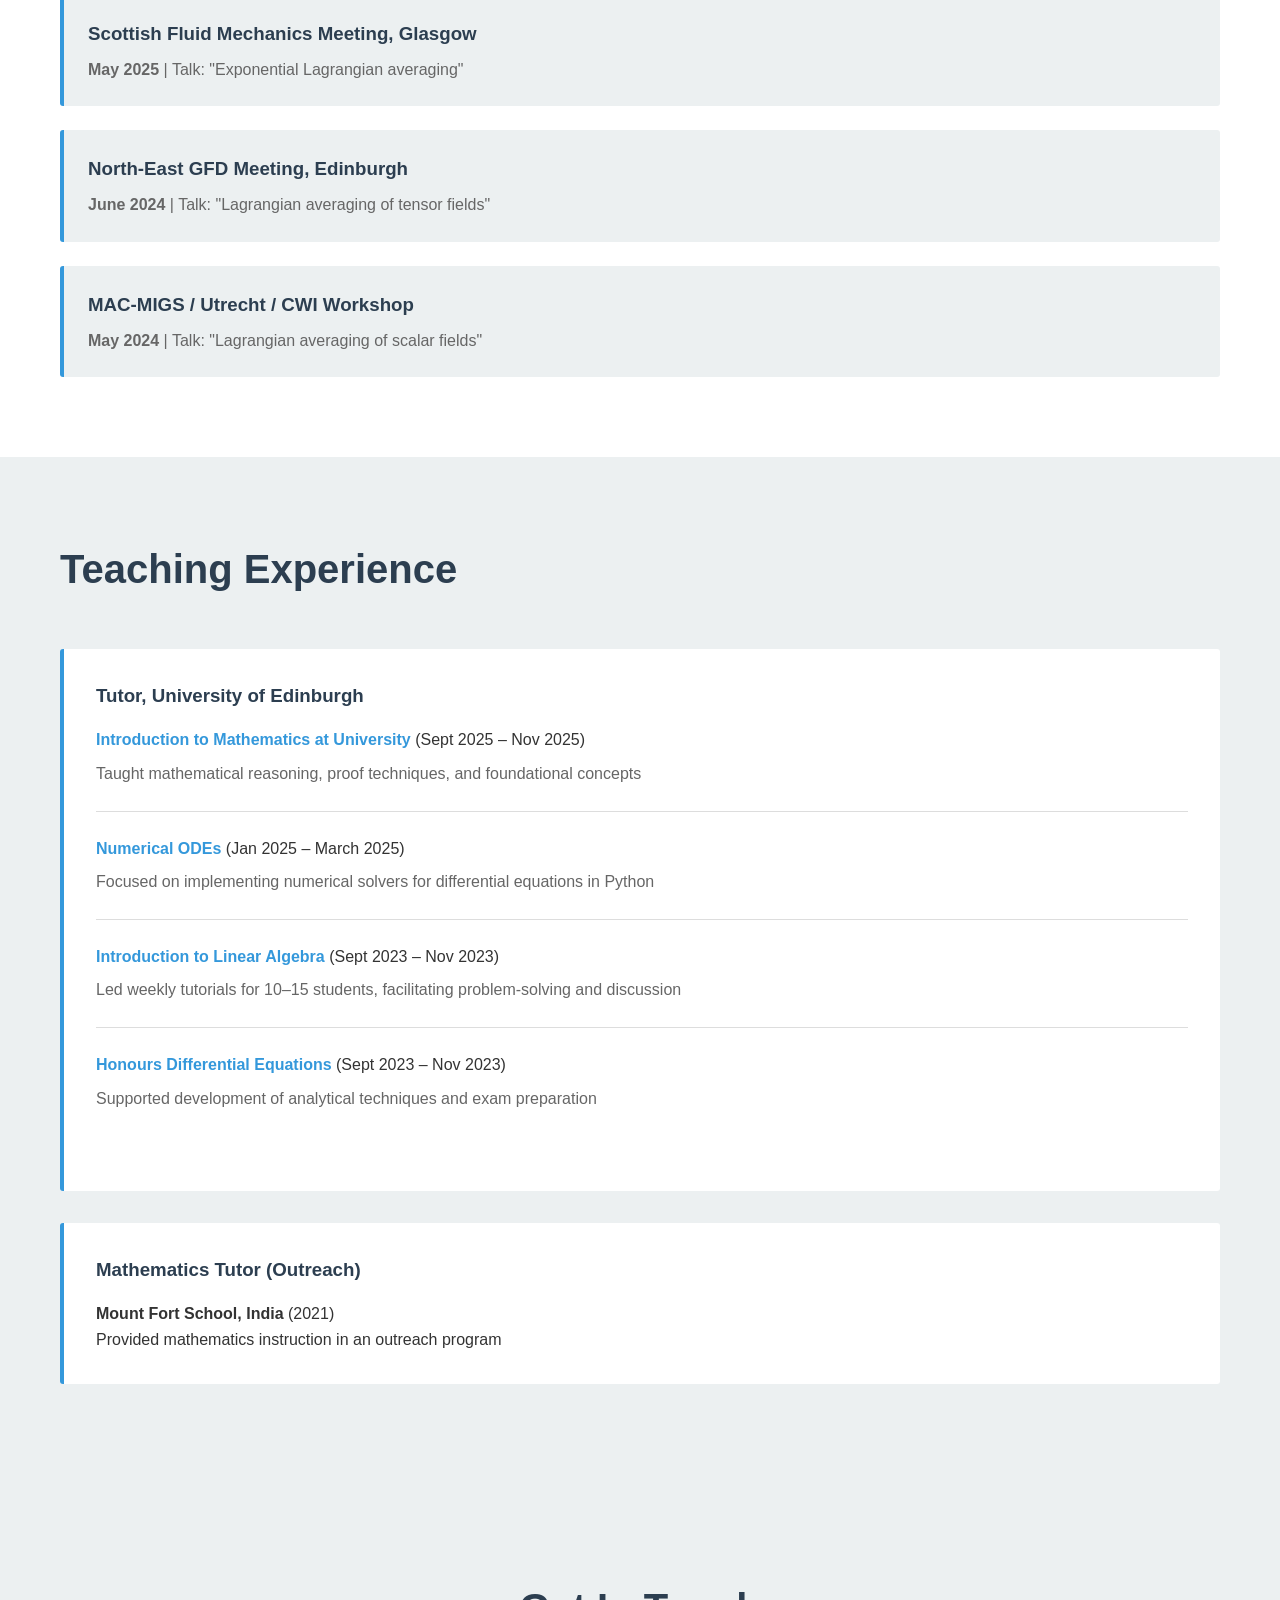
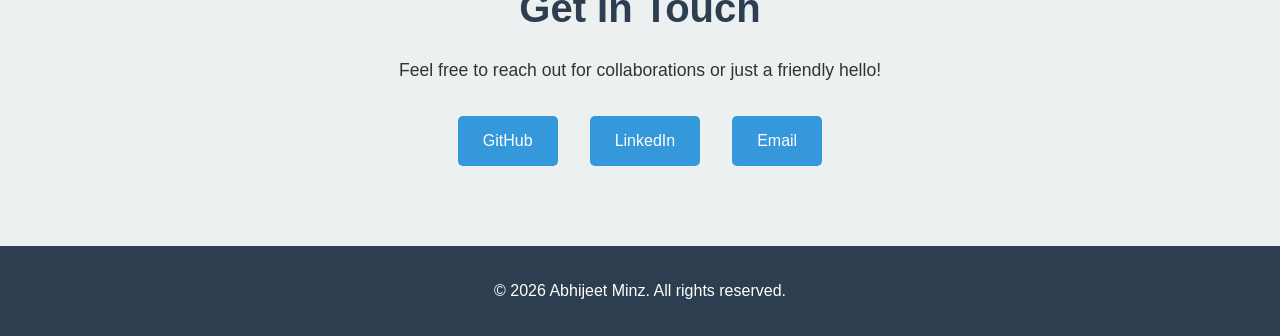
==== commit e15399d8: "Remove phone number from website" ====
--- a/index.html
+++ b/index.html
@@ -41,7 +41,6 @@
             
             <div class="contact-info">
                 <p><strong>Email:</strong> <a href="mailto:Abhijeet.minz@ed.ac.uk">Abhijeet.minz@ed.ac.uk</a></p>
-                <p><strong>Phone:</strong> +44 7867 074952</p>
             </div>
 
             <h3>Research Interests</h3>
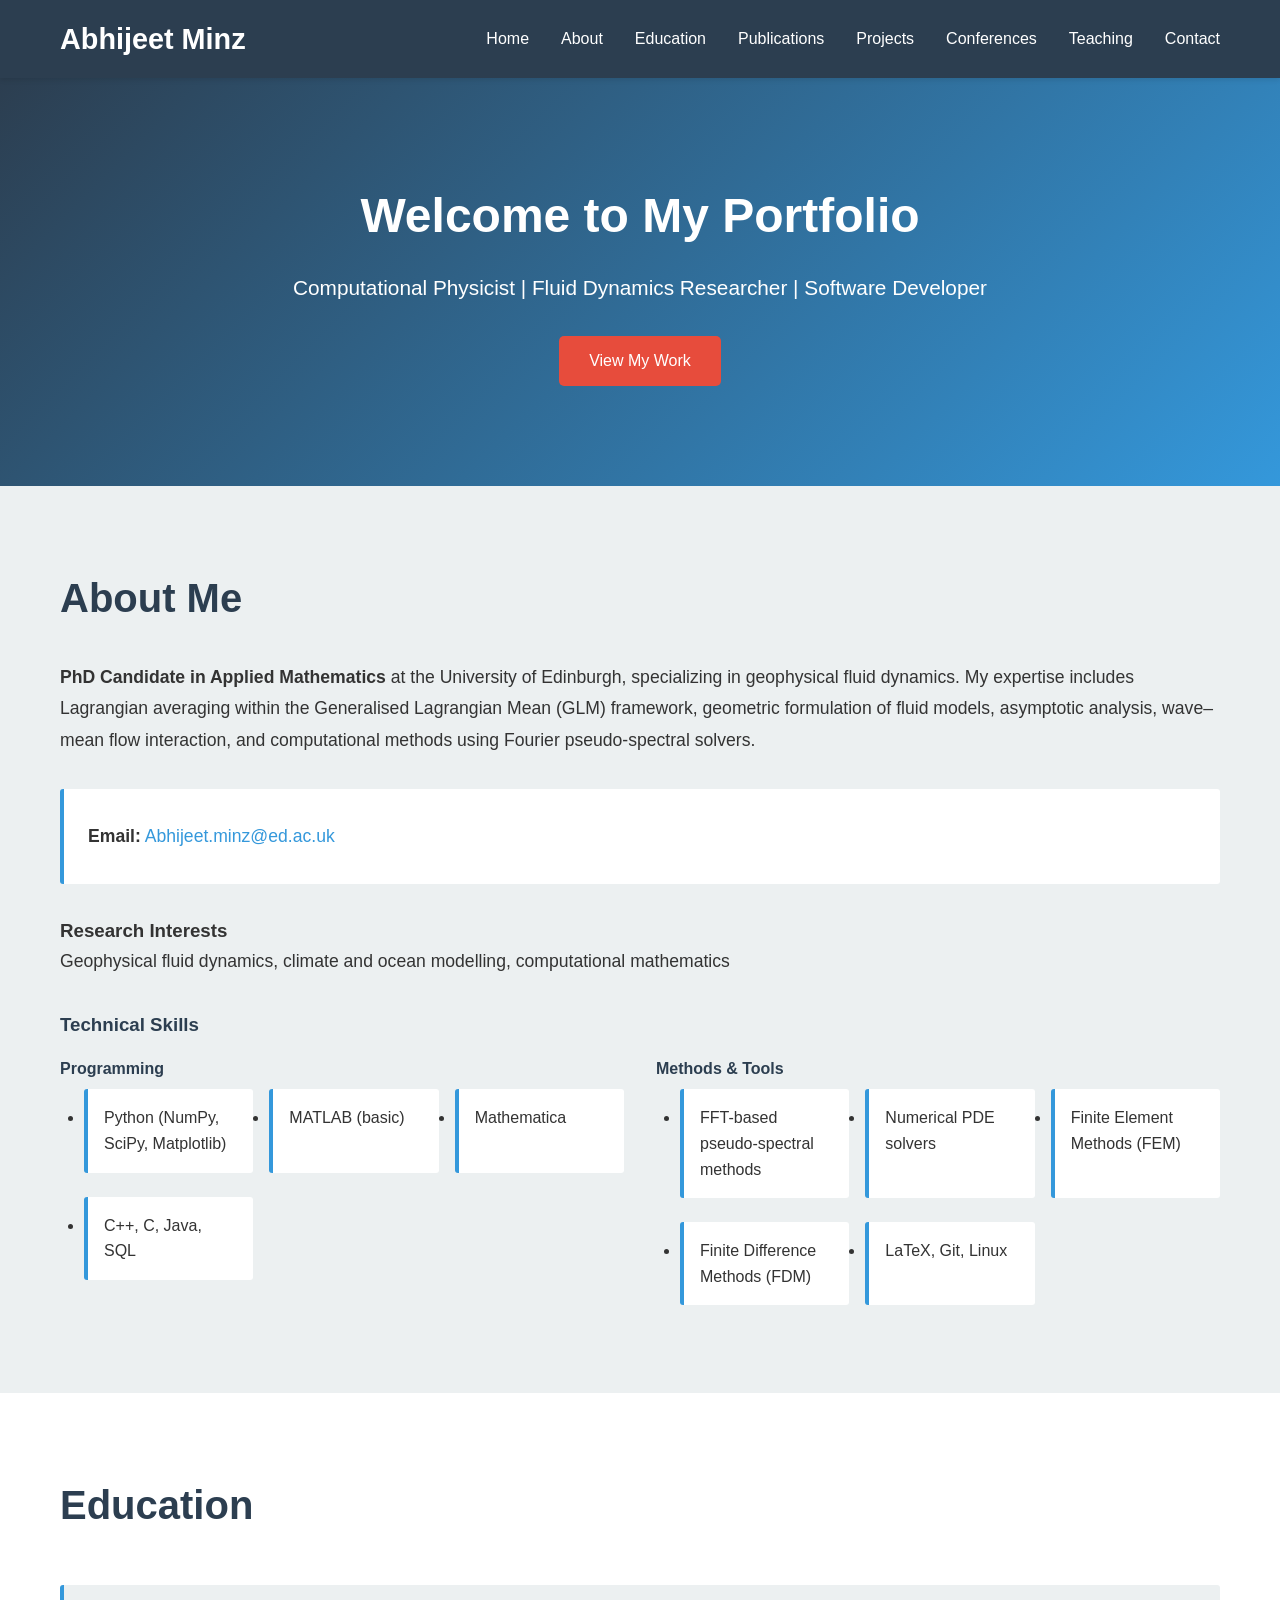
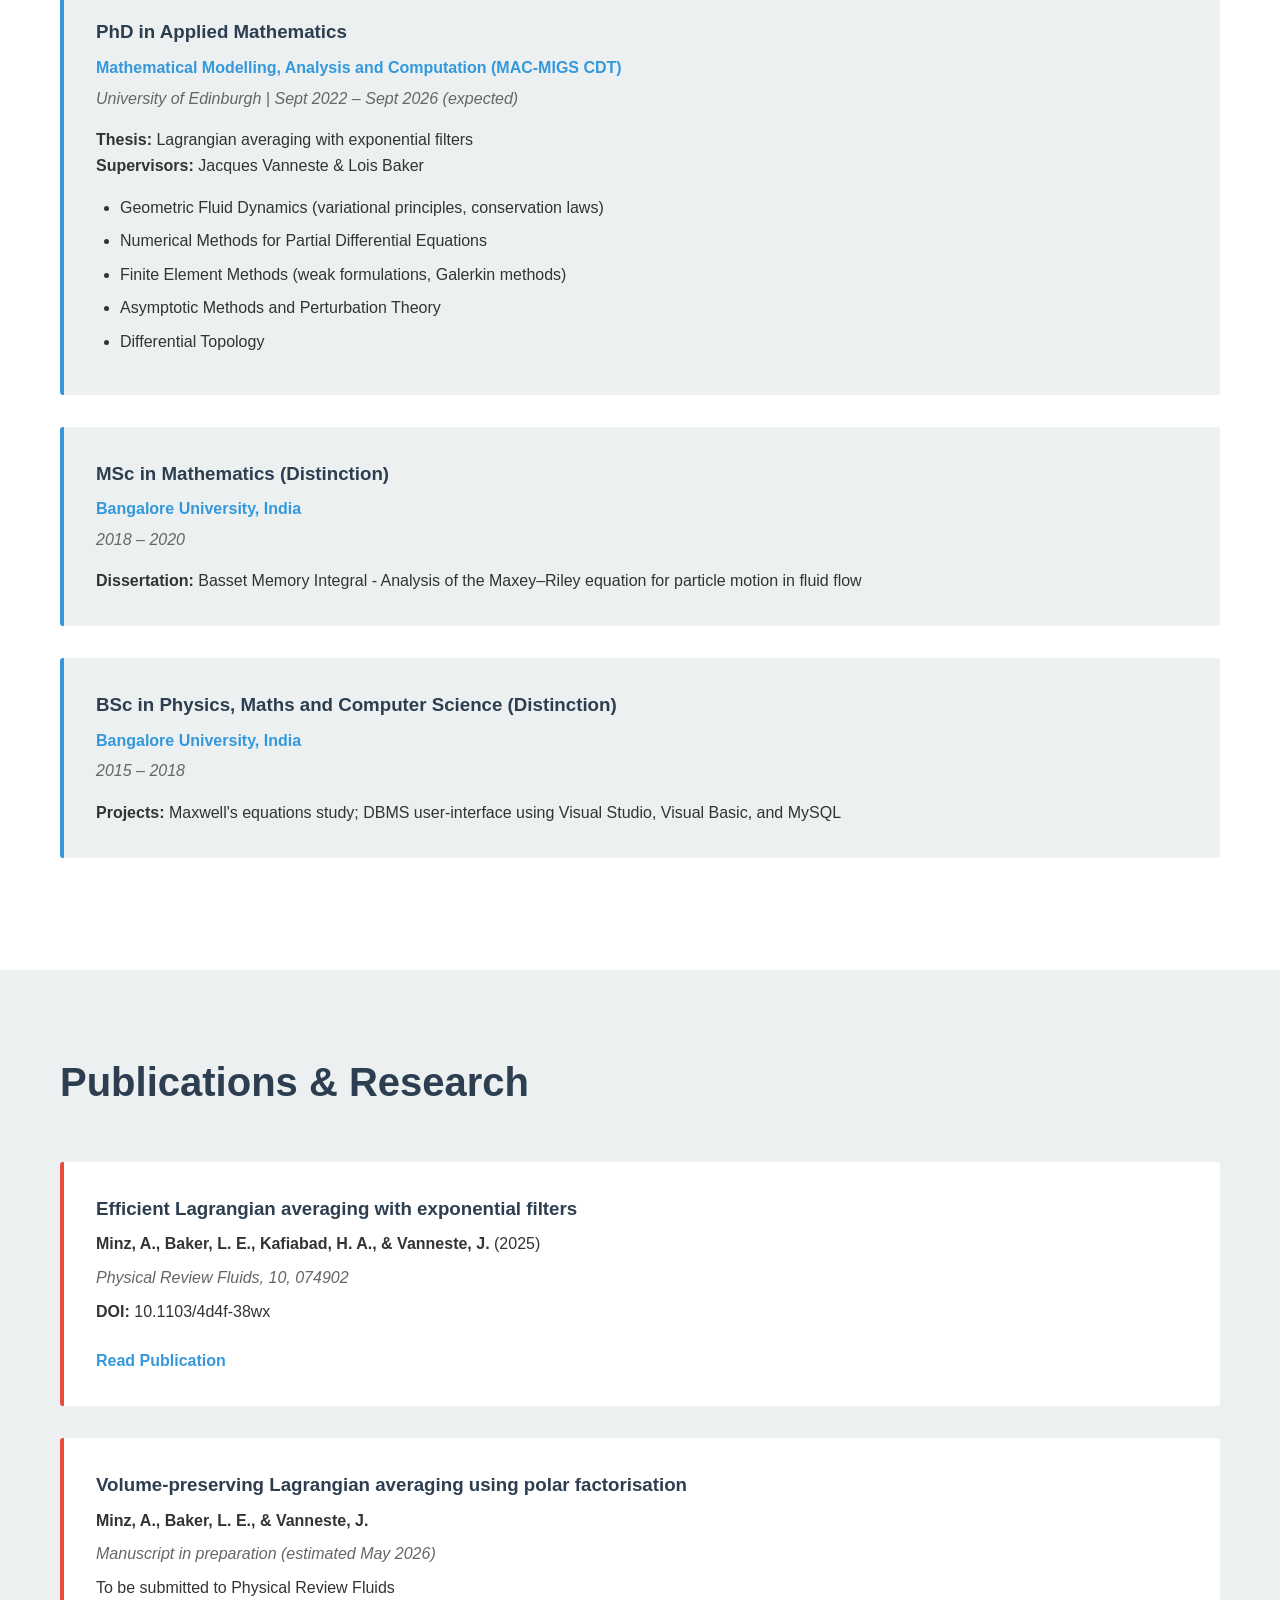
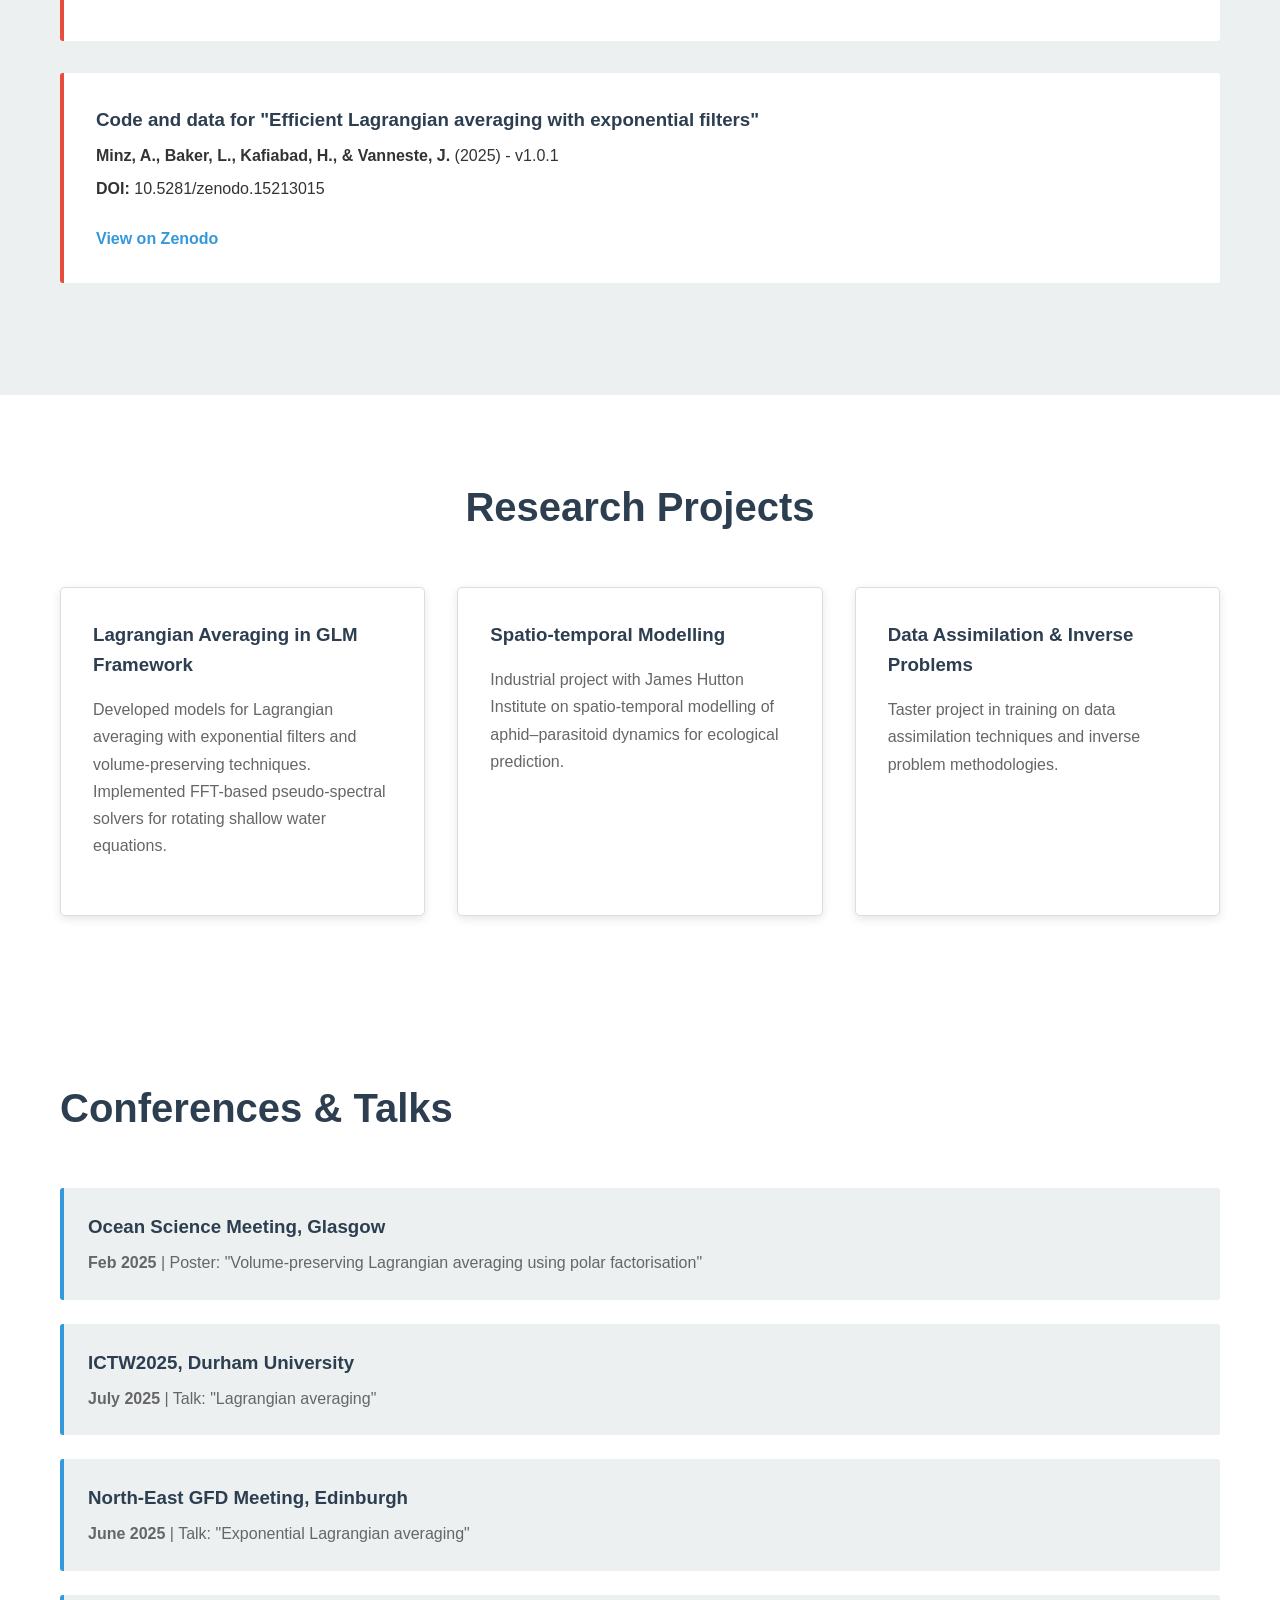
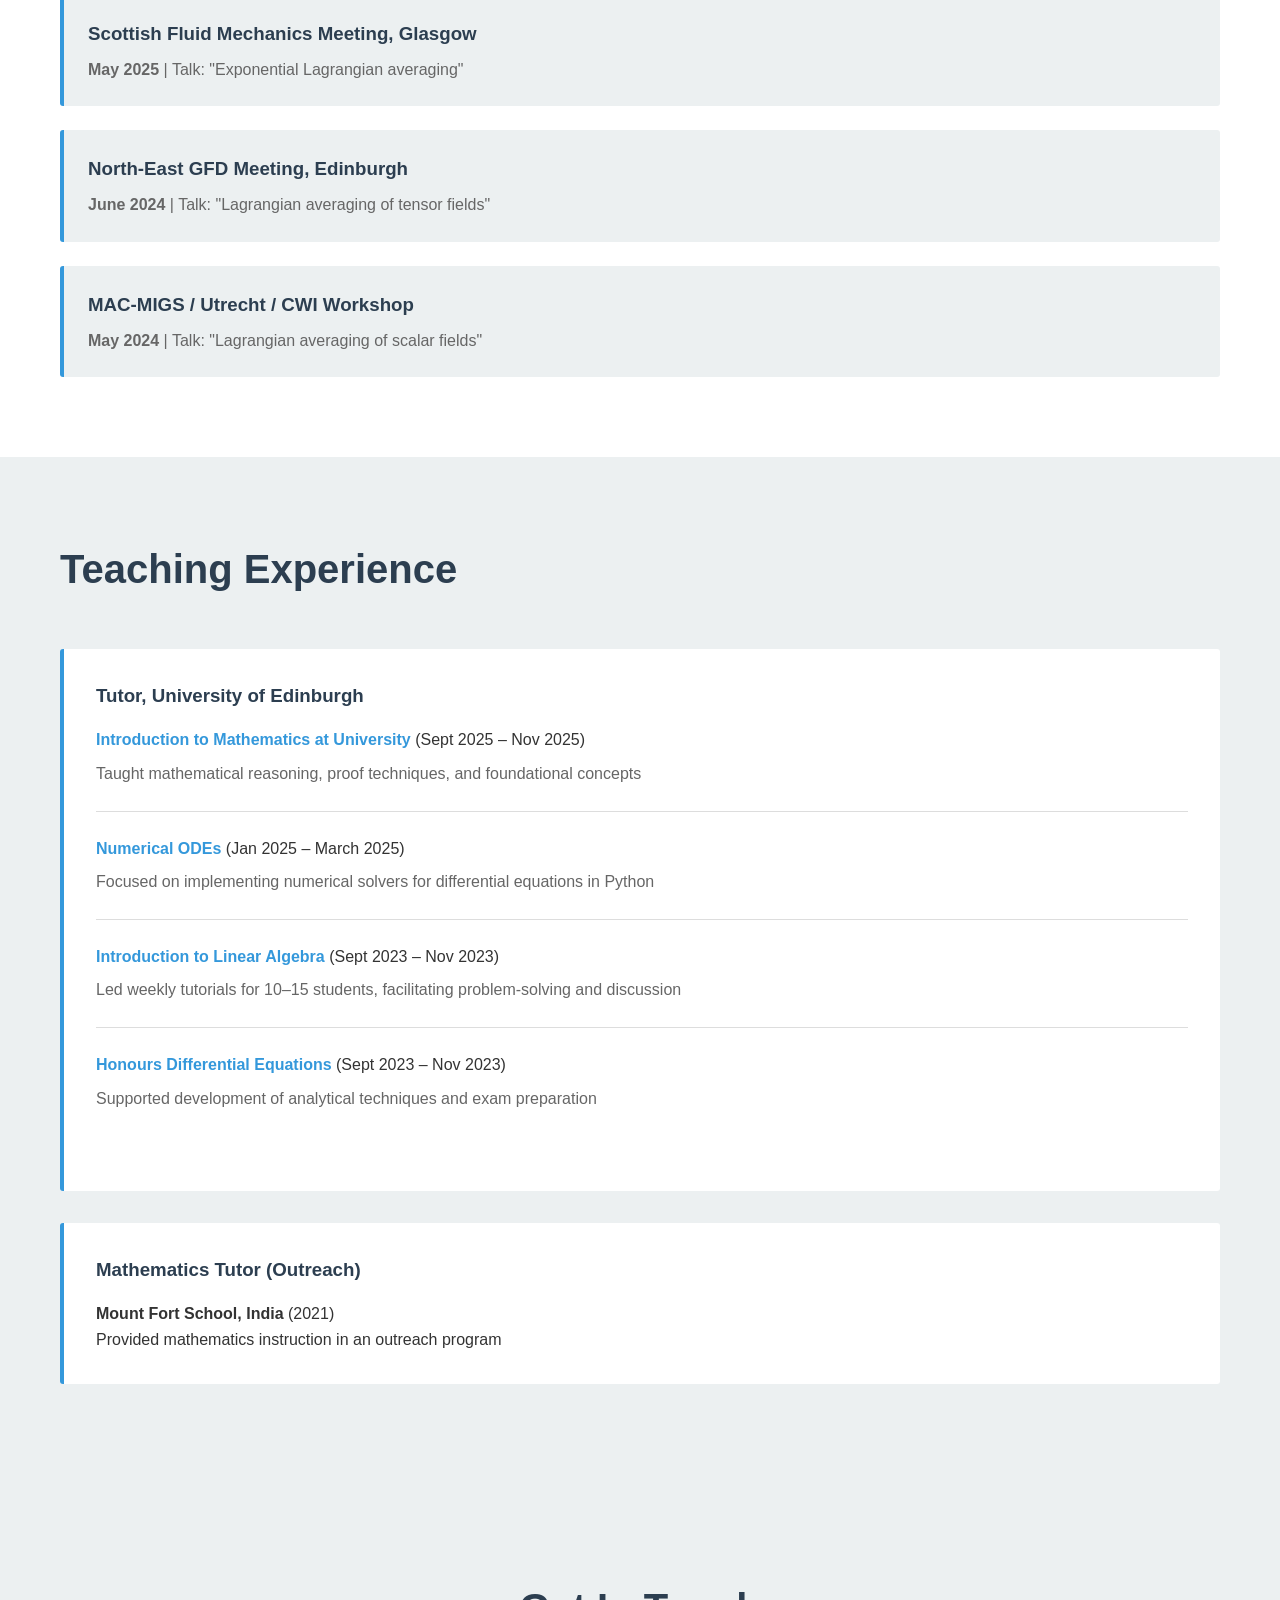
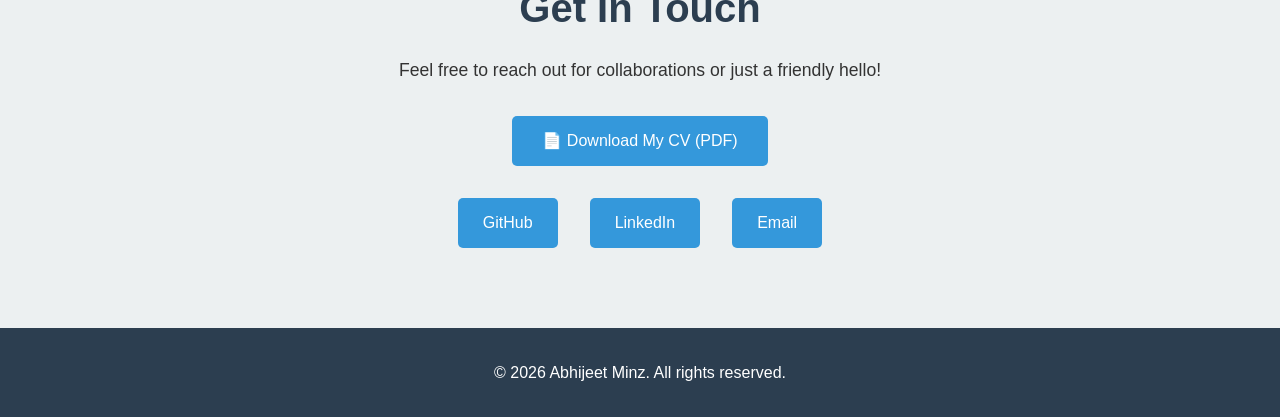
==== commit 70447c19: "Add CV download button to contact section" ====
--- a/index.html
+++ b/index.html
@@ -232,6 +232,11 @@
         <div class="container">
             <h2>Get In Touch</h2>
             <p>Feel free to reach out for collaborations or just a friendly hello!</p>
+            
+            <div class="cv-download">
+                <a href="CV_Abhijeet_Minz.pdf" class="btn btn-primary" download>📄 Download My CV (PDF)</a>
+            </div>
+
             <div class="contact-links">
                 <a href="https://github.com/Abhijeet-Minz" target="_blank">GitHub</a>
                 <a href="https://www.linkedin.com/in/abhijeet-minz" target="_blank">LinkedIn</a>
--- a/style.css
+++ b/style.css
@@ -98,6 +98,18 @@
     background: #c0392b;
 }
 
+.btn-primary {
+    background: var(--secondary-color);
+}
+
+.btn-primary:hover {
+    background: #2980ca;
+}
+
+.cv-download {
+    margin: 2rem 0;
+}
+
 /* About Section */
 .about {
     padding: 80px 20px;
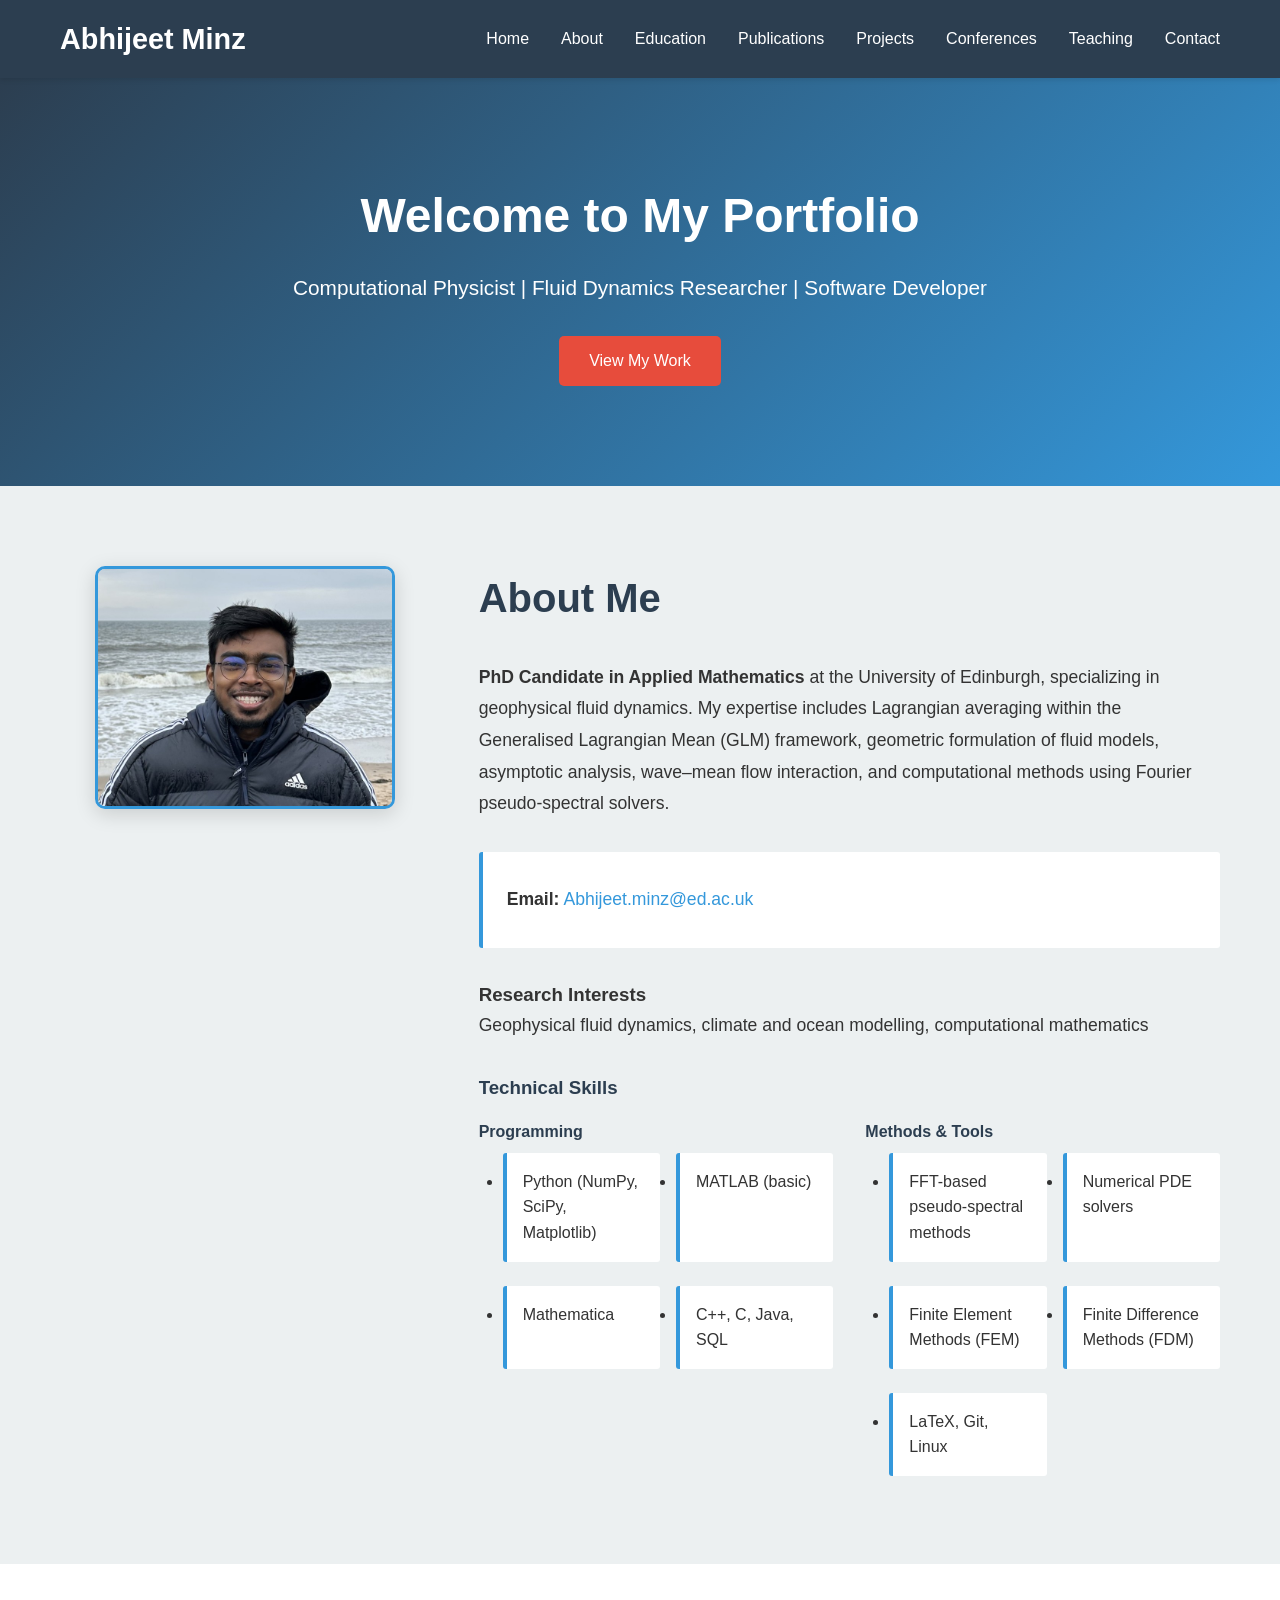
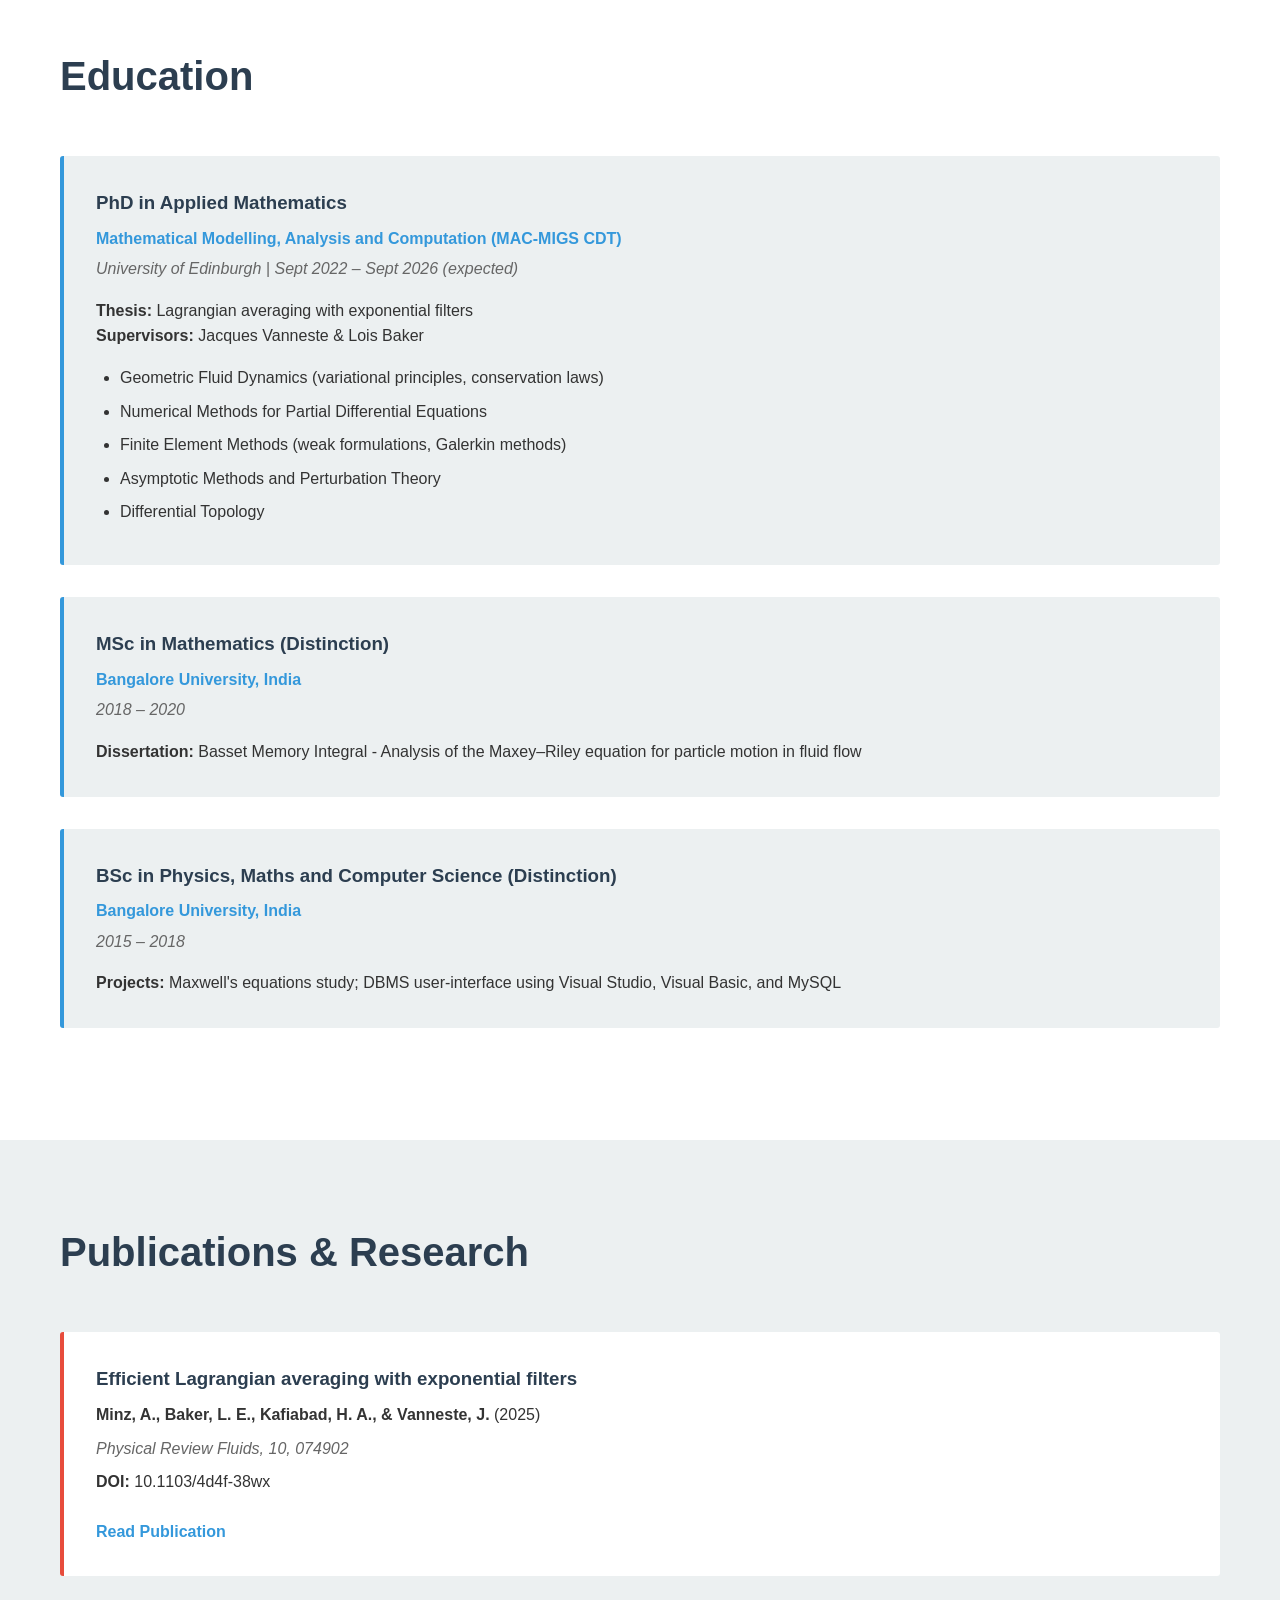
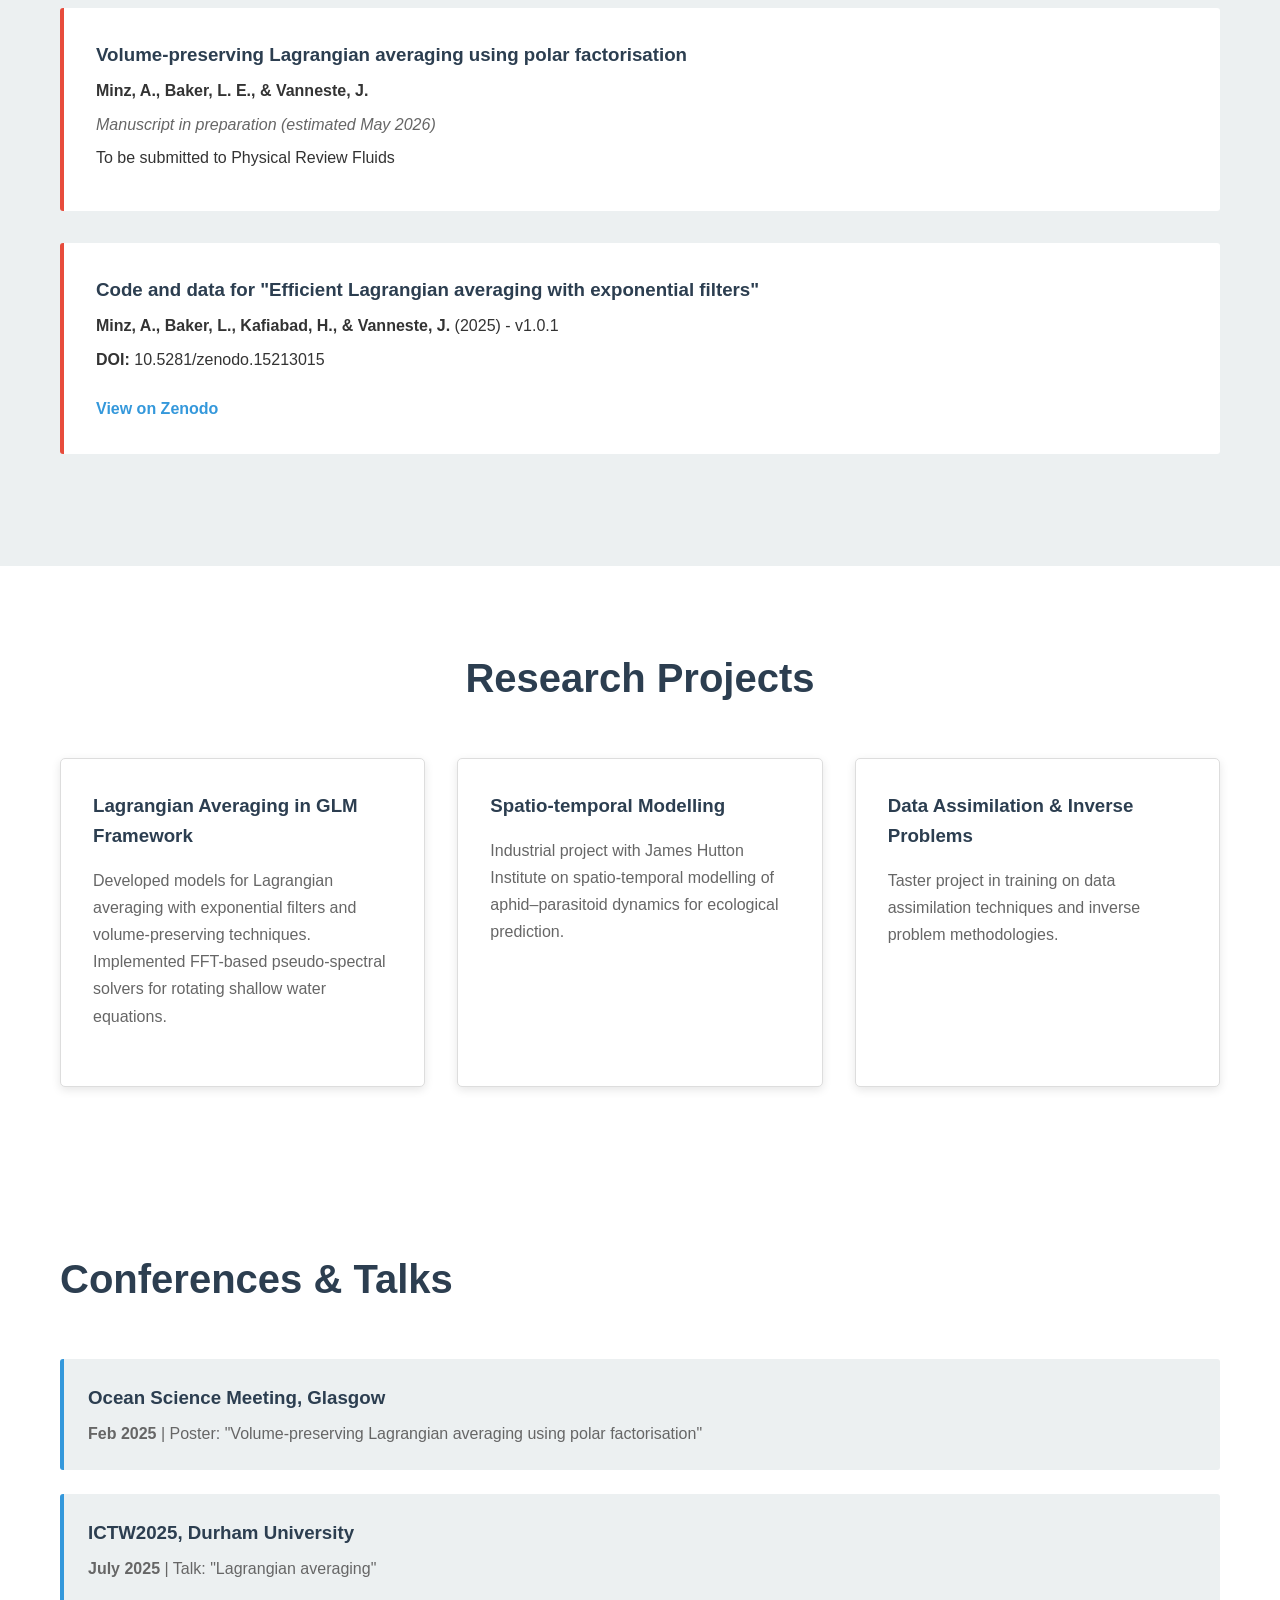
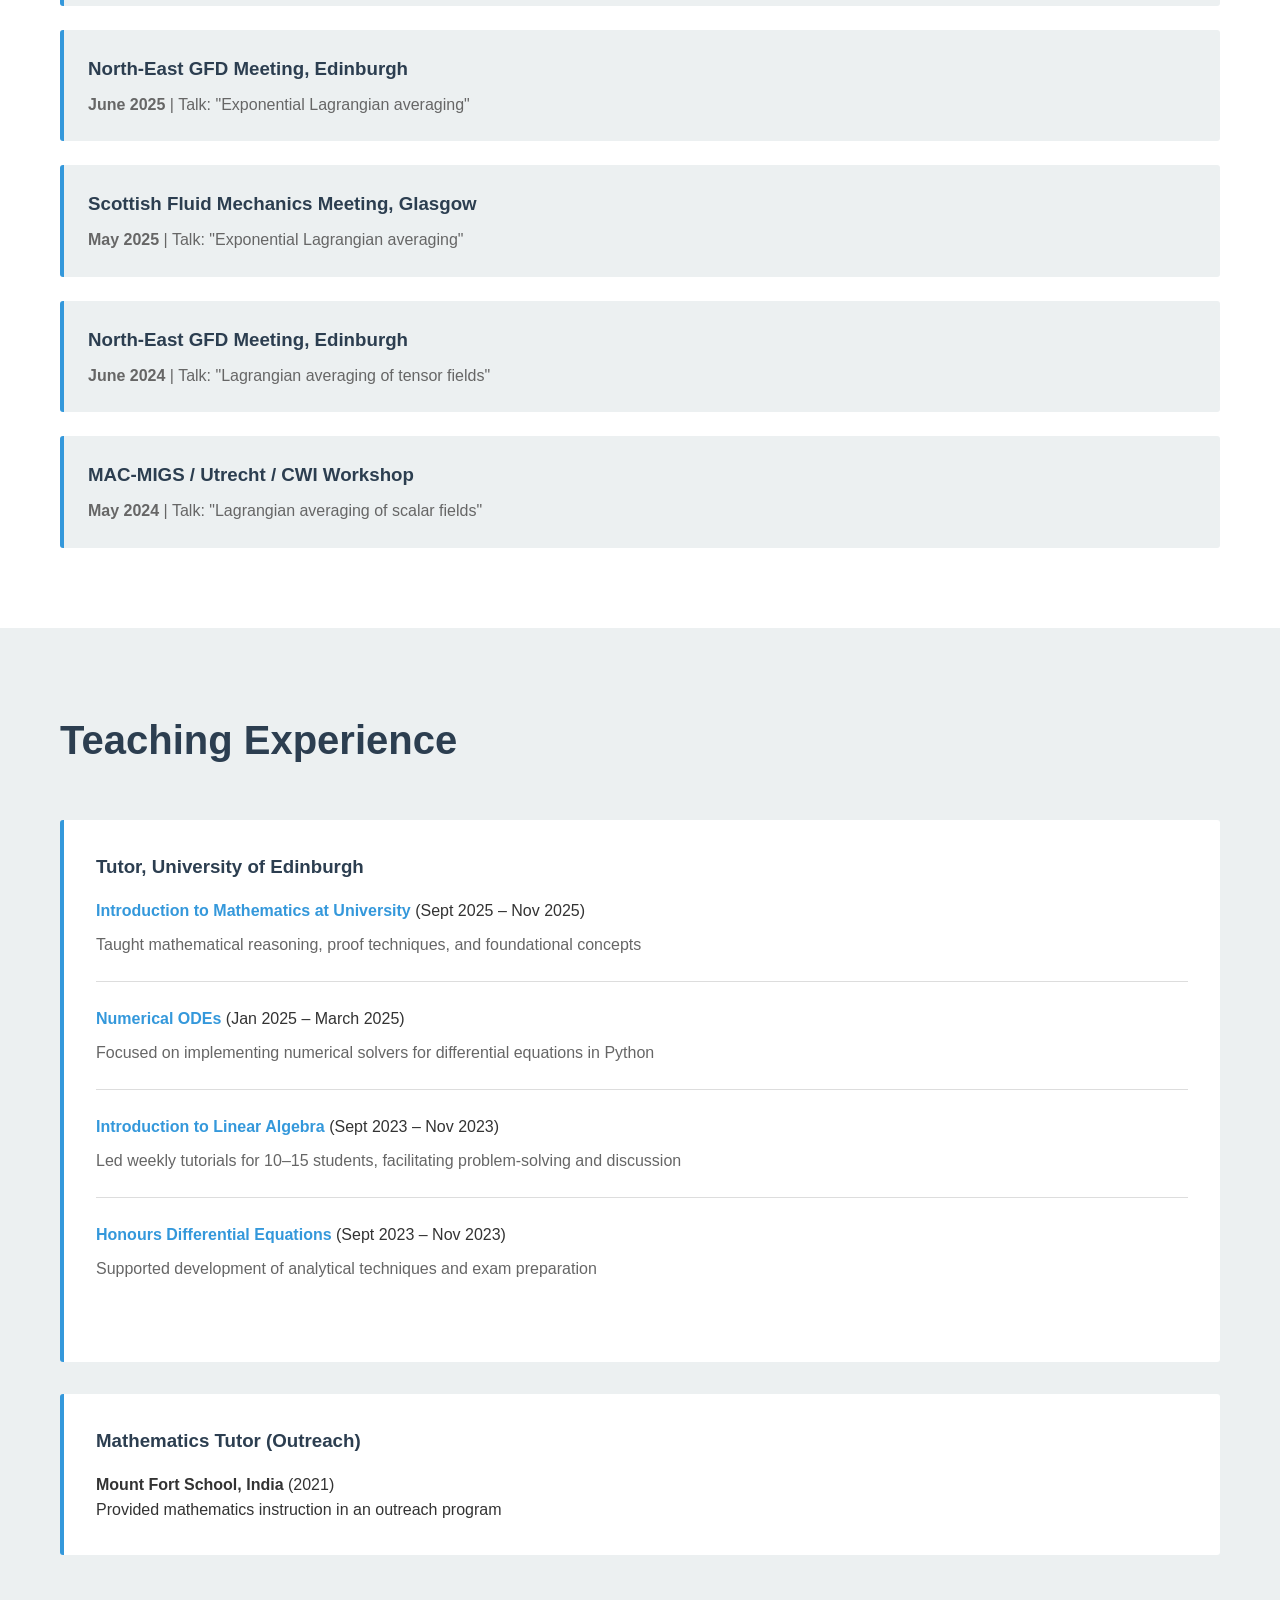
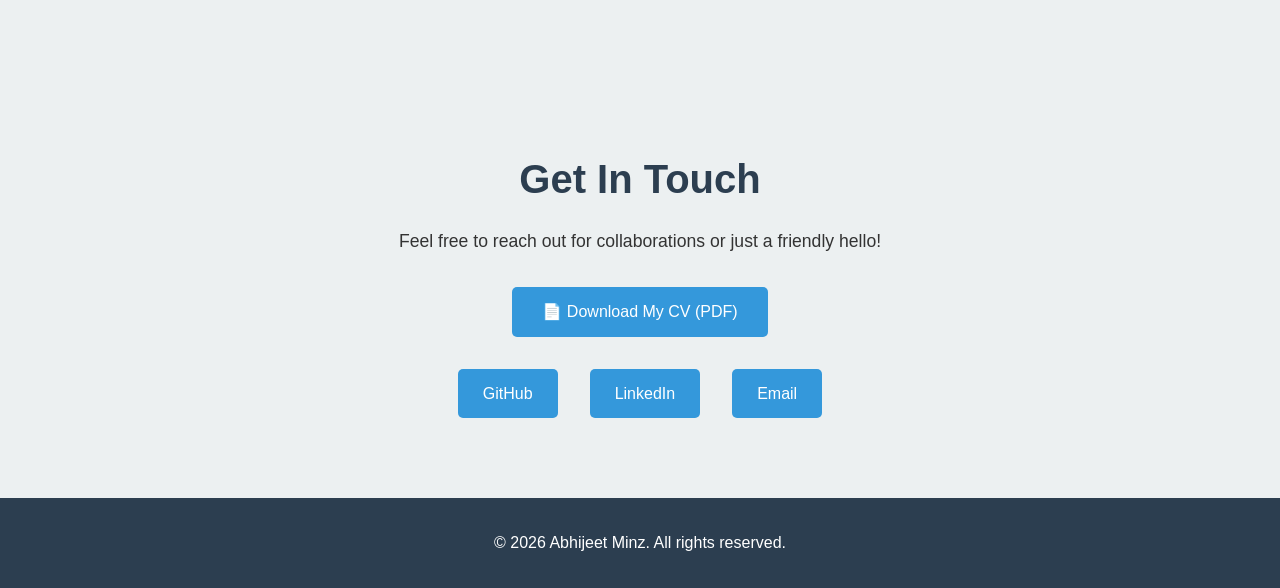
==== commit aa5b36a7: "Add profile picture to website with styling - Add professional profile photo in About section - Styl" ====
--- a/index.html
+++ b/index.html
@@ -36,37 +36,44 @@
     <!-- About Section -->
     <section id="about" class="about">
         <div class="container">
-            <h2>About Me</h2>
-            <p><strong>PhD Candidate in Applied Mathematics</strong> at the University of Edinburgh, specializing in geophysical fluid dynamics. My expertise includes Lagrangian averaging within the Generalised Lagrangian Mean (GLM) framework, geometric formulation of fluid models, asymptotic analysis, wave–mean flow interaction, and computational methods using Fourier pseudo-spectral solvers.</p>
-            
-            <div class="contact-info">
-                <p><strong>Email:</strong> <a href="mailto:Abhijeet.minz@ed.ac.uk">Abhijeet.minz@ed.ac.uk</a></p>
-            </div>
-
-            <h3>Research Interests</h3>
-            <p>Geophysical fluid dynamics, climate and ocean modelling, computational mathematics</p>
-
-            <div class="skills">
-                <h3>Technical Skills</h3>
-                <div class="skills-grid">
-                    <div class="skill-category">
-                        <h4>Programming</h4>
-                        <ul>
-                            <li>Python (NumPy, SciPy, Matplotlib)</li>
-                            <li>MATLAB (basic)</li>
-                            <li>Mathematica</li>
-                            <li>C++, C, Java, SQL</li>
-                        </ul>
+            <div class="about-content">
+                <div class="profile-picture">
+                    <img src="profile.jpg" alt="Abhijeet Minz">
+                </div>
+                <div class="about-text">
+                    <h2>About Me</h2>
+                    <p><strong>PhD Candidate in Applied Mathematics</strong> at the University of Edinburgh, specializing in geophysical fluid dynamics. My expertise includes Lagrangian averaging within the Generalised Lagrangian Mean (GLM) framework, geometric formulation of fluid models, asymptotic analysis, wave–mean flow interaction, and computational methods using Fourier pseudo-spectral solvers.</p>
+                    
+                    <div class="contact-info">
+                        <p><strong>Email:</strong> <a href="mailto:Abhijeet.minz@ed.ac.uk">Abhijeet.minz@ed.ac.uk</a></p>
                     </div>
-                    <div class="skill-category">
-                        <h4>Methods & Tools</h4>
-                        <ul>
-                            <li>FFT-based pseudo-spectral methods</li>
-                            <li>Numerical PDE solvers</li>
-                            <li>Finite Element Methods (FEM)</li>
-                            <li>Finite Difference Methods (FDM)</li>
-                            <li>LaTeX, Git, Linux</li>
-                        </ul>
+
+                    <h3>Research Interests</h3>
+                    <p>Geophysical fluid dynamics, climate and ocean modelling, computational mathematics</p>
+
+                    <div class="skills">
+                        <h3>Technical Skills</h3>
+                        <div class="skills-grid">
+                            <div class="skill-category">
+                                <h4>Programming</h4>
+                                <ul>
+                                    <li>Python (NumPy, SciPy, Matplotlib)</li>
+                                    <li>MATLAB (basic)</li>
+                                    <li>Mathematica</li>
+                                    <li>C++, C, Java, SQL</li>
+                                </ul>
+                            </div>
+                            <div class="skill-category">
+                                <h4>Methods & Tools</h4>
+                                <ul>
+                                    <li>FFT-based pseudo-spectral methods</li>
+                                    <li>Numerical PDE solvers</li>
+                                    <li>Finite Element Methods (FEM)</li>
+                                    <li>Finite Difference Methods (FDM)</li>
+                                    <li>LaTeX, Git, Linux</li>
+                                </ul>
+                            </div>
+                        </div>
                     </div>
                 </div>
             </div>
--- a/style.css
+++ b/style.css
@@ -122,6 +122,31 @@
     color: var(--primary-color);
 }
 
+.about-content {
+    display: grid;
+    grid-template-columns: 1fr 2fr;
+    gap: 3rem;
+    align-items: start;
+}
+
+.profile-picture {
+    text-align: center;
+}
+
+.profile-picture img {
+    width: 100%;
+    max-width: 300px;
+    border-radius: 10px;
+    box-shadow: 0 5px 20px rgba(0,0,0,0.15);
+    border: 3px solid var(--secondary-color);
+}
+
+.about-text p {
+    font-size: 1.1rem;
+    margin-bottom: 2rem;
+    line-height: 1.8;
+}
+
 .about p {
     font-size: 1.1rem;
     margin-bottom: 2rem;
@@ -472,6 +497,14 @@
 
 /* Responsive Design */
 @media (max-width: 768px) {
+    .about-content {
+        grid-template-columns: 1fr;
+    }
+
+    .profile-picture img {
+        max-width: 250px;
+    }
+
     .nav-links {
         gap: 1rem;
     }
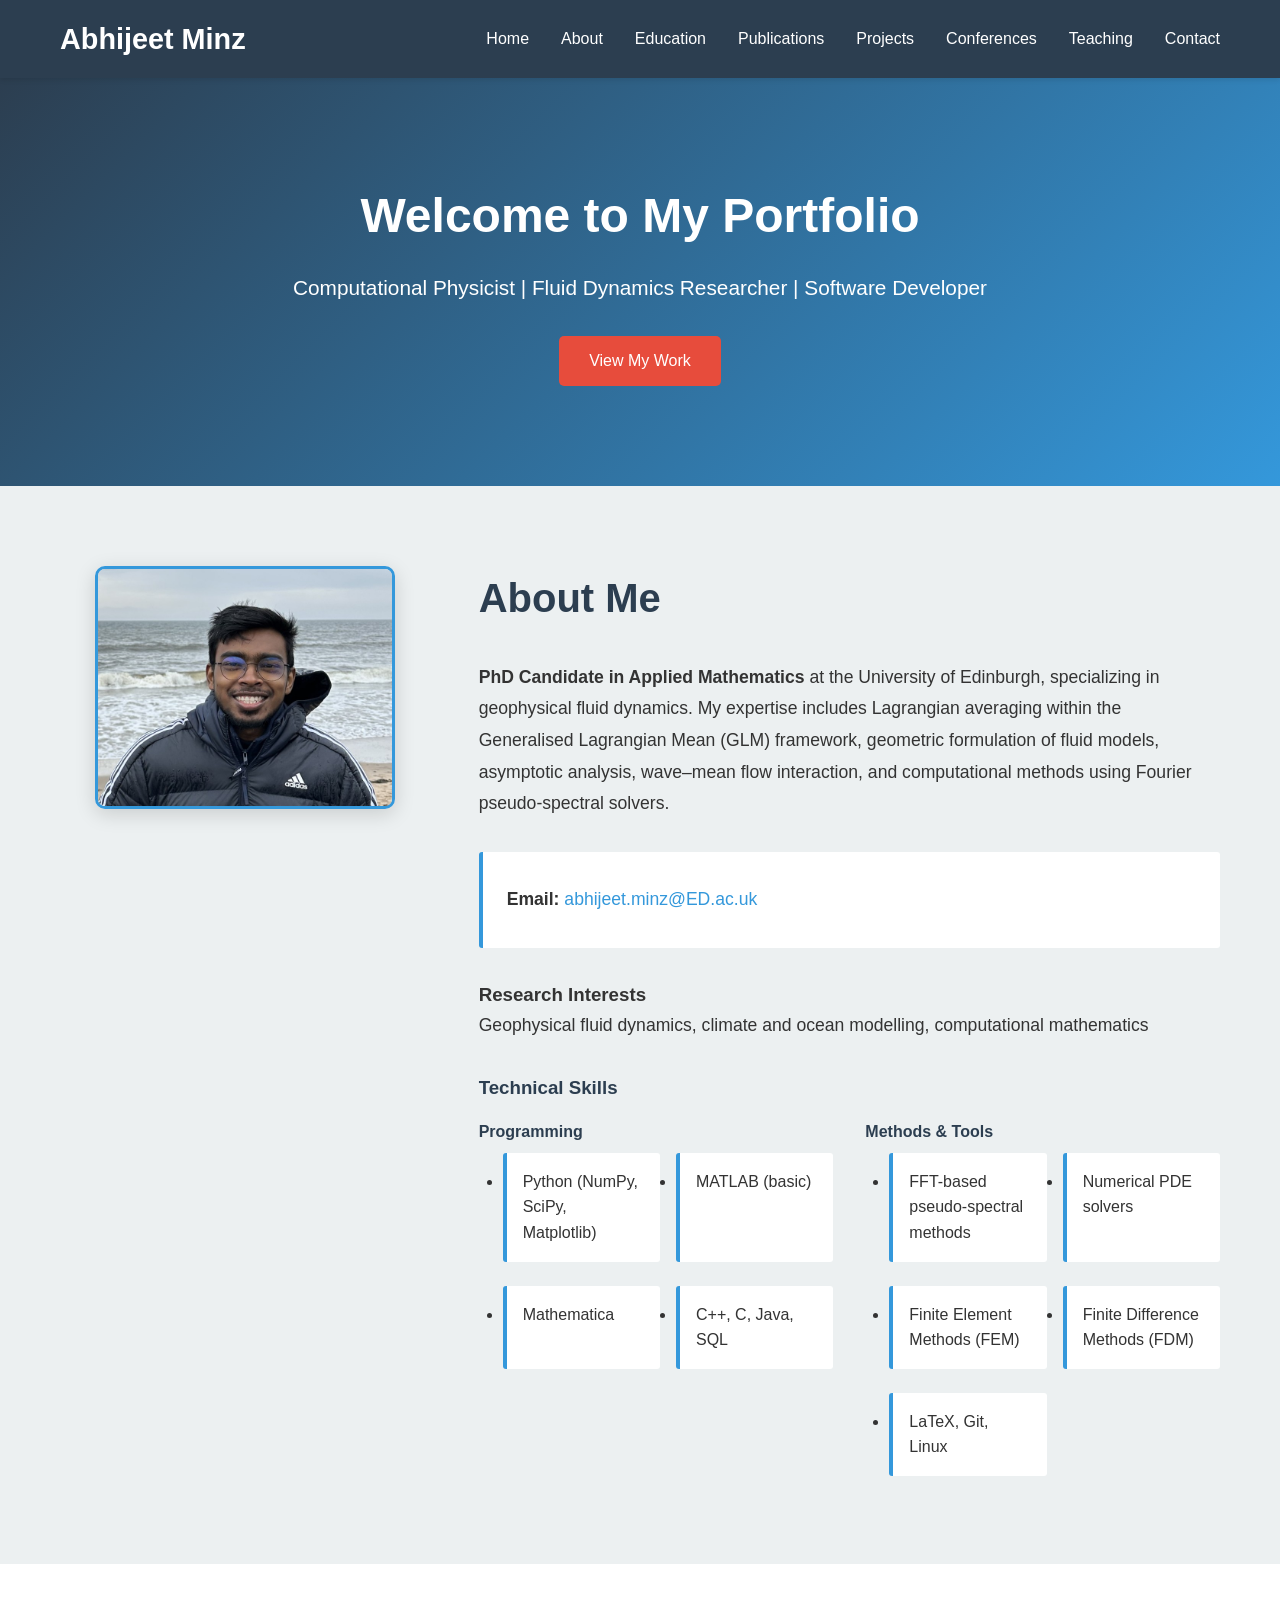
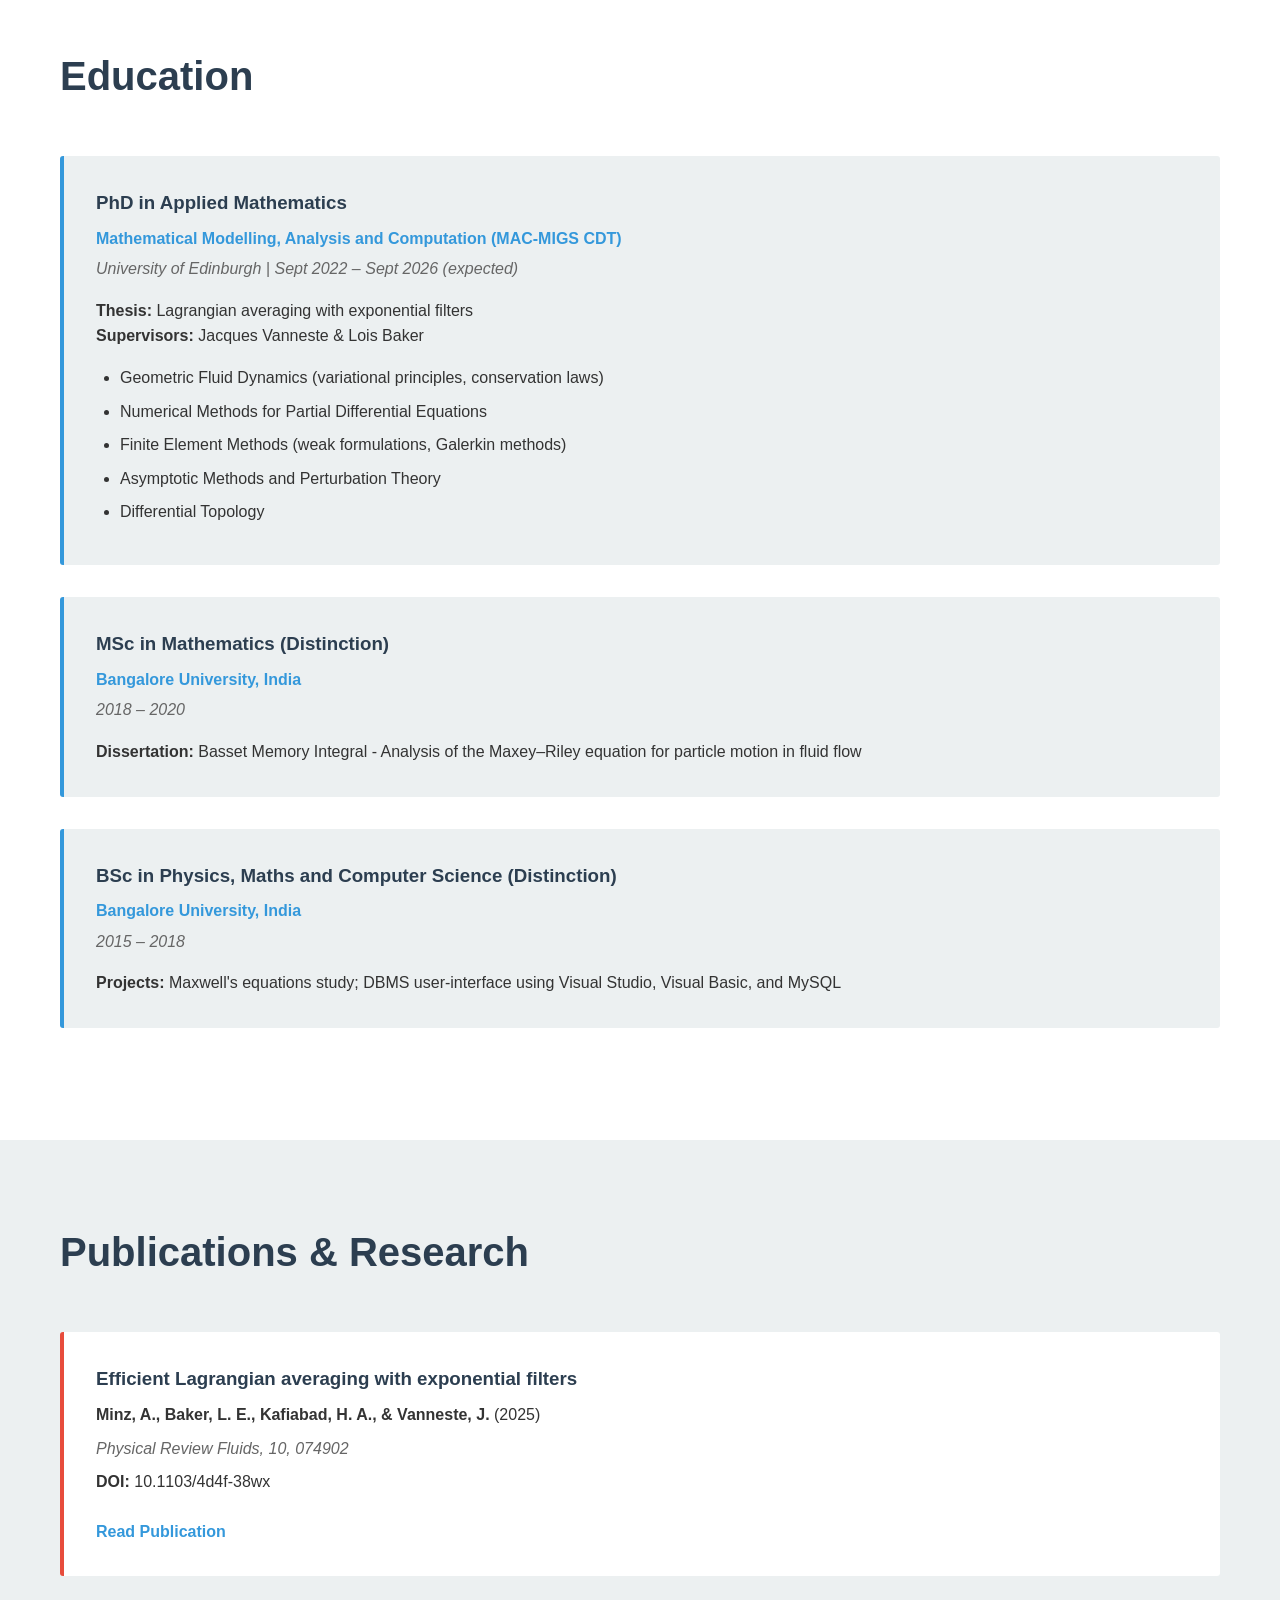
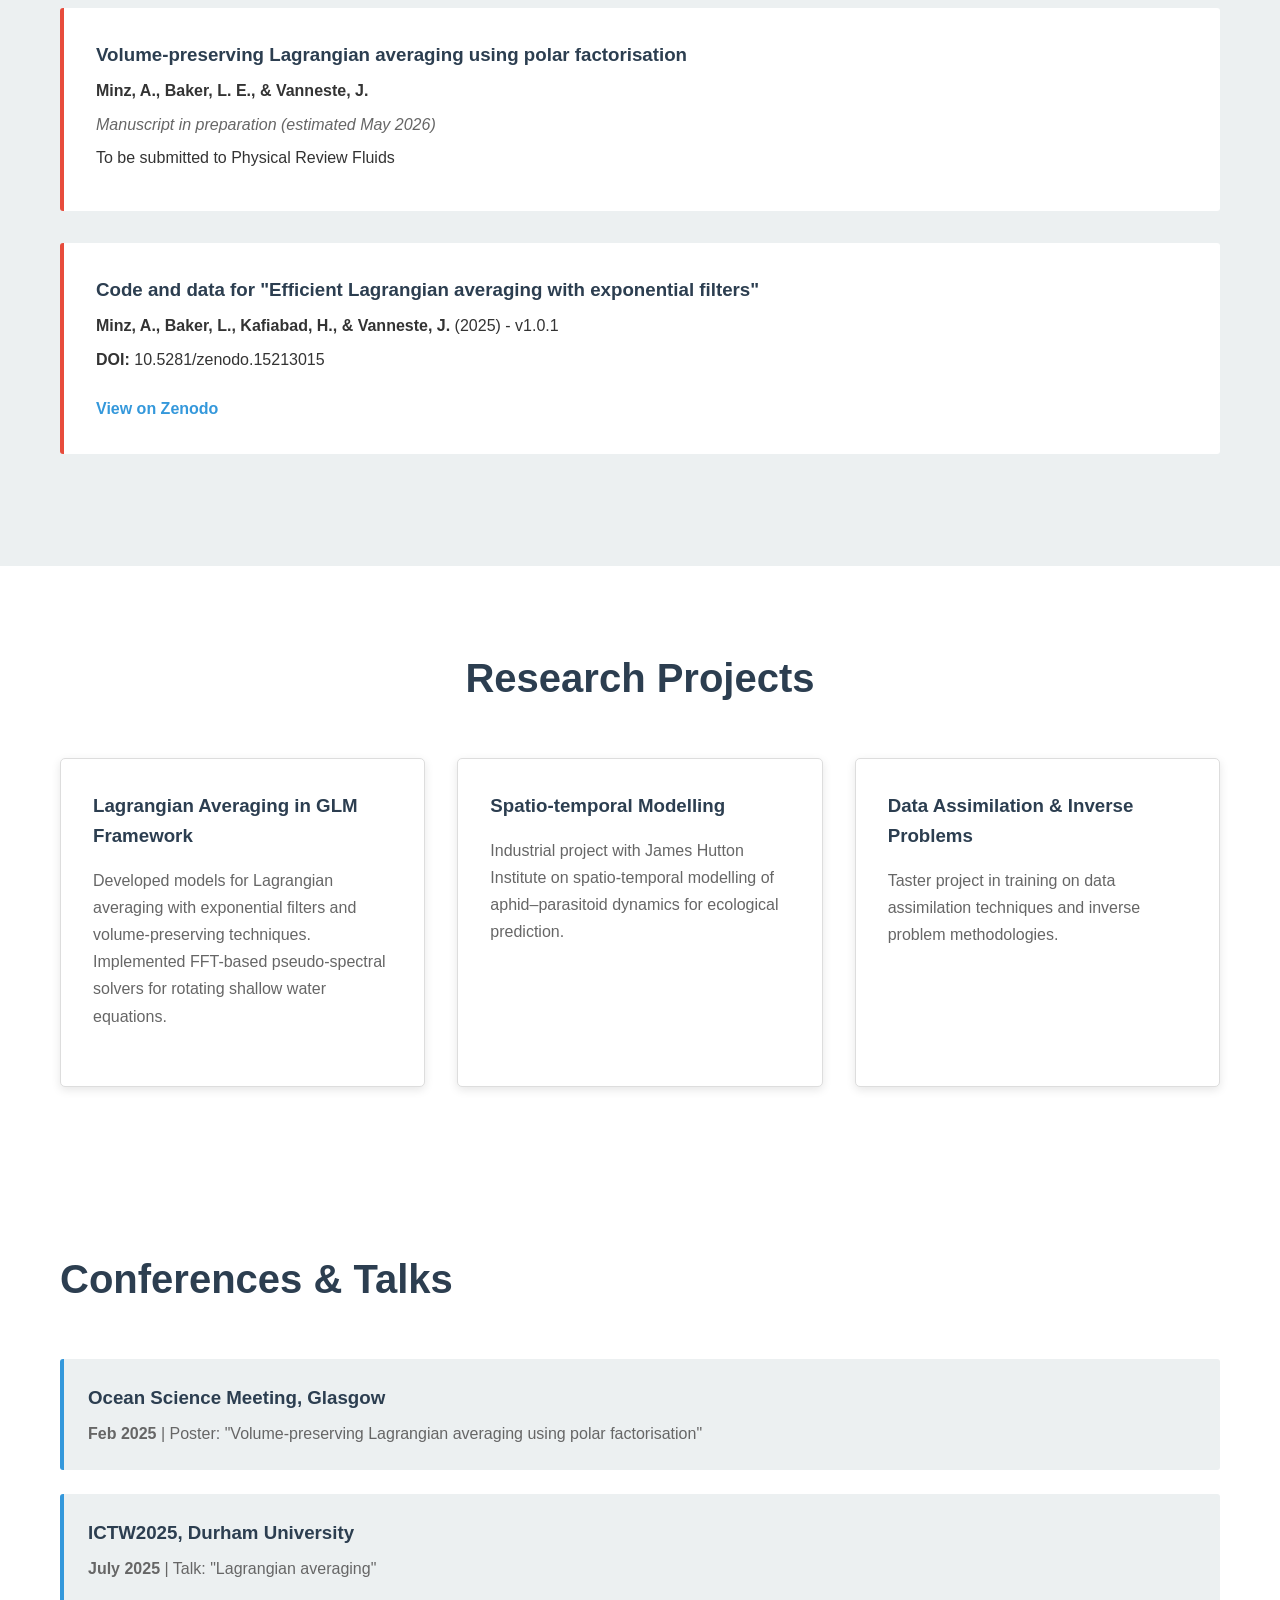
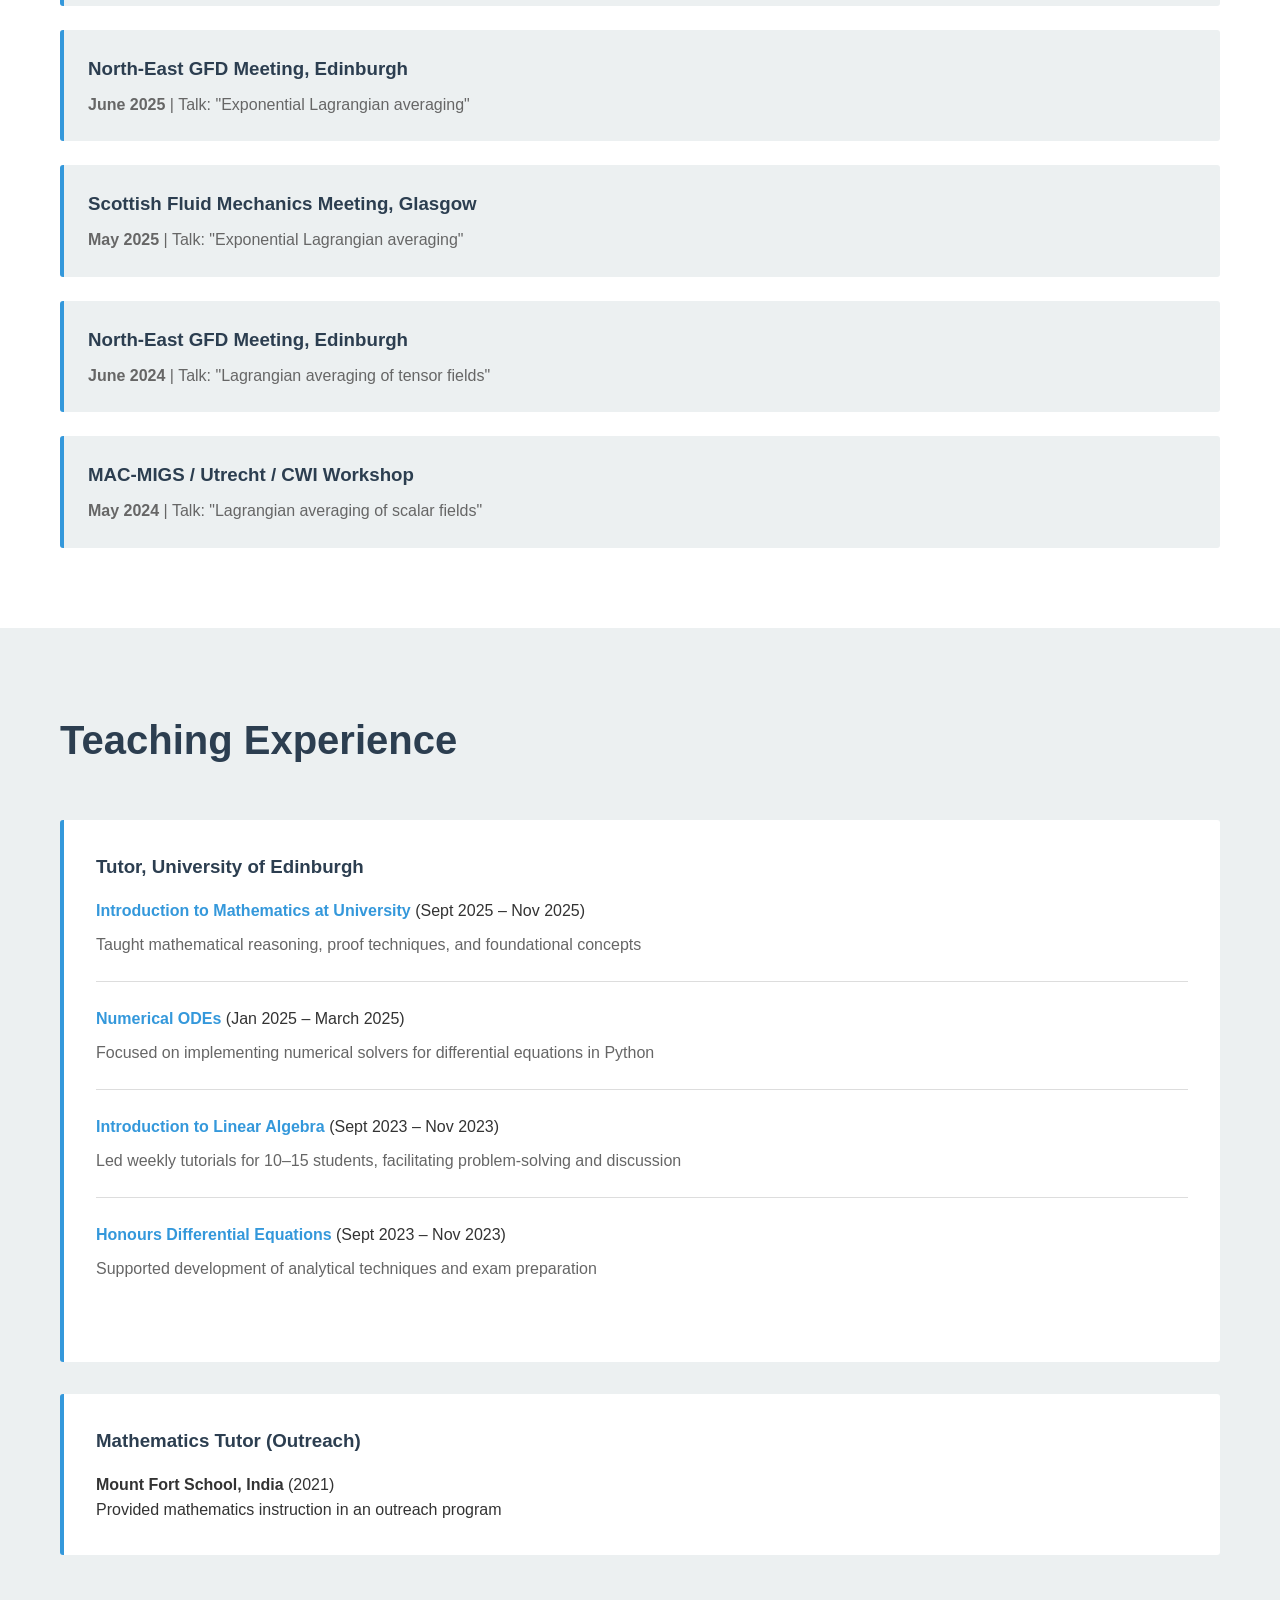
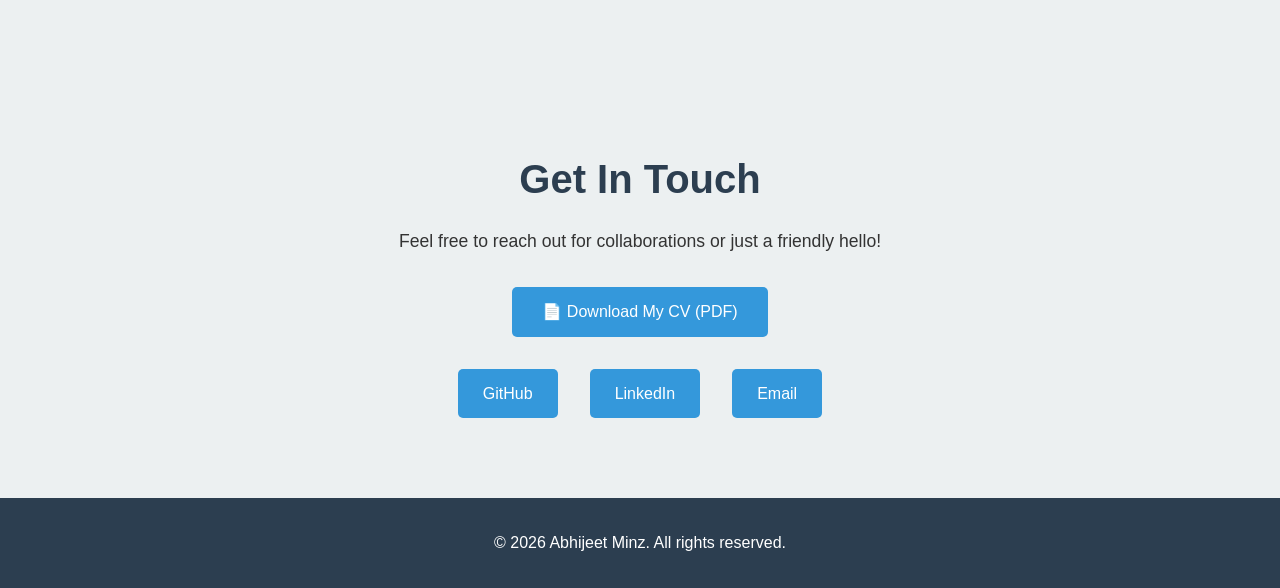
==== commit 4c5b3d37: "Update email address to abhijeet.minz@ED.ac.uk" ====
--- a/index.html
+++ b/index.html
@@ -45,7 +45,7 @@
                     <p><strong>PhD Candidate in Applied Mathematics</strong> at the University of Edinburgh, specializing in geophysical fluid dynamics. My expertise includes Lagrangian averaging within the Generalised Lagrangian Mean (GLM) framework, geometric formulation of fluid models, asymptotic analysis, wave–mean flow interaction, and computational methods using Fourier pseudo-spectral solvers.</p>
                     
                     <div class="contact-info">
-                        <p><strong>Email:</strong> <a href="mailto:Abhijeet.minz@ed.ac.uk">Abhijeet.minz@ed.ac.uk</a></p>
+                        <p><strong>Email:</strong> <a href="mailto:abhijeet.minz@ED.ac.uk">abhijeet.minz@ED.ac.uk</a></p>
                     </div>
 
                     <h3>Research Interests</h3>
@@ -247,7 +247,7 @@
             <div class="contact-links">
                 <a href="https://github.com/Abhijeet-Minz" target="_blank">GitHub</a>
                 <a href="https://www.linkedin.com/in/abhijeet-minz" target="_blank">LinkedIn</a>
-                <a href="mailto:abhijeet@example.com">Email</a>
+                <a href="mailto:abhijeet.minz@ED.ac.uk">Email</a>
             </div>
         </div>
     </section>
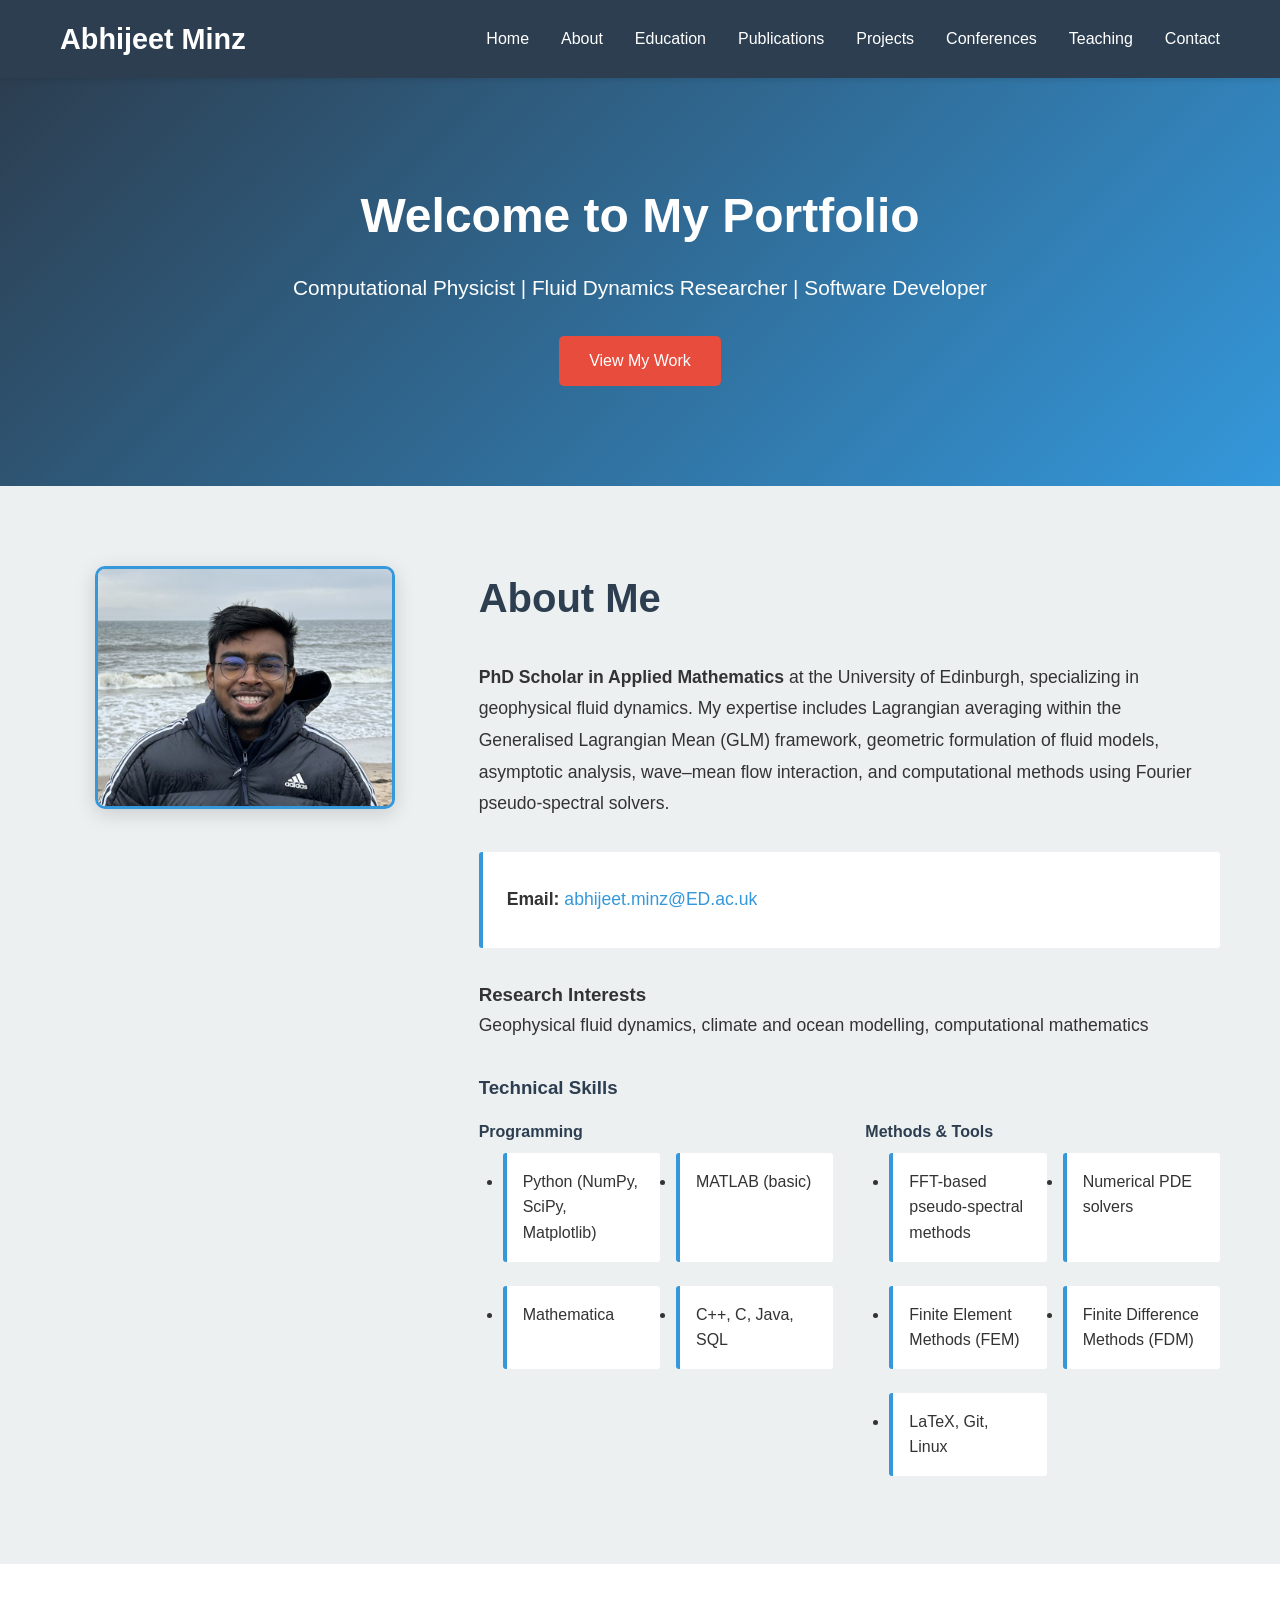
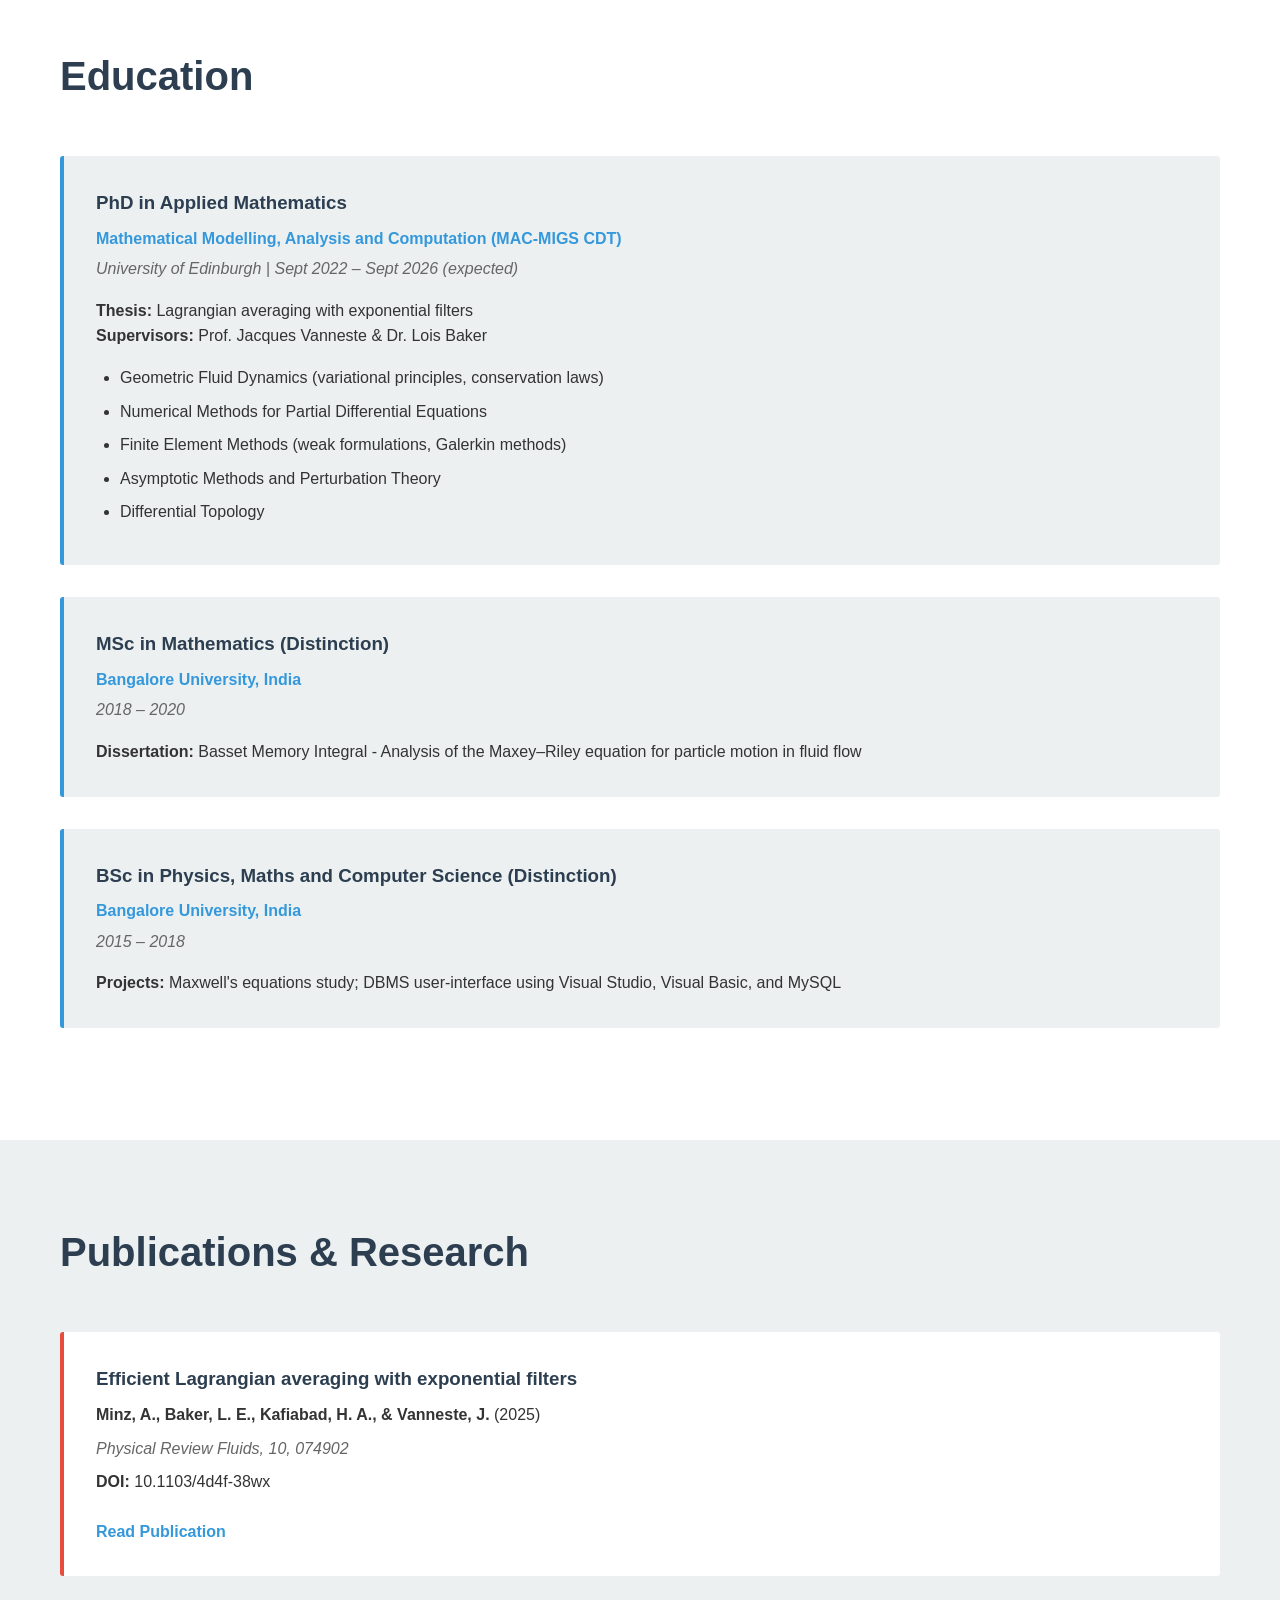
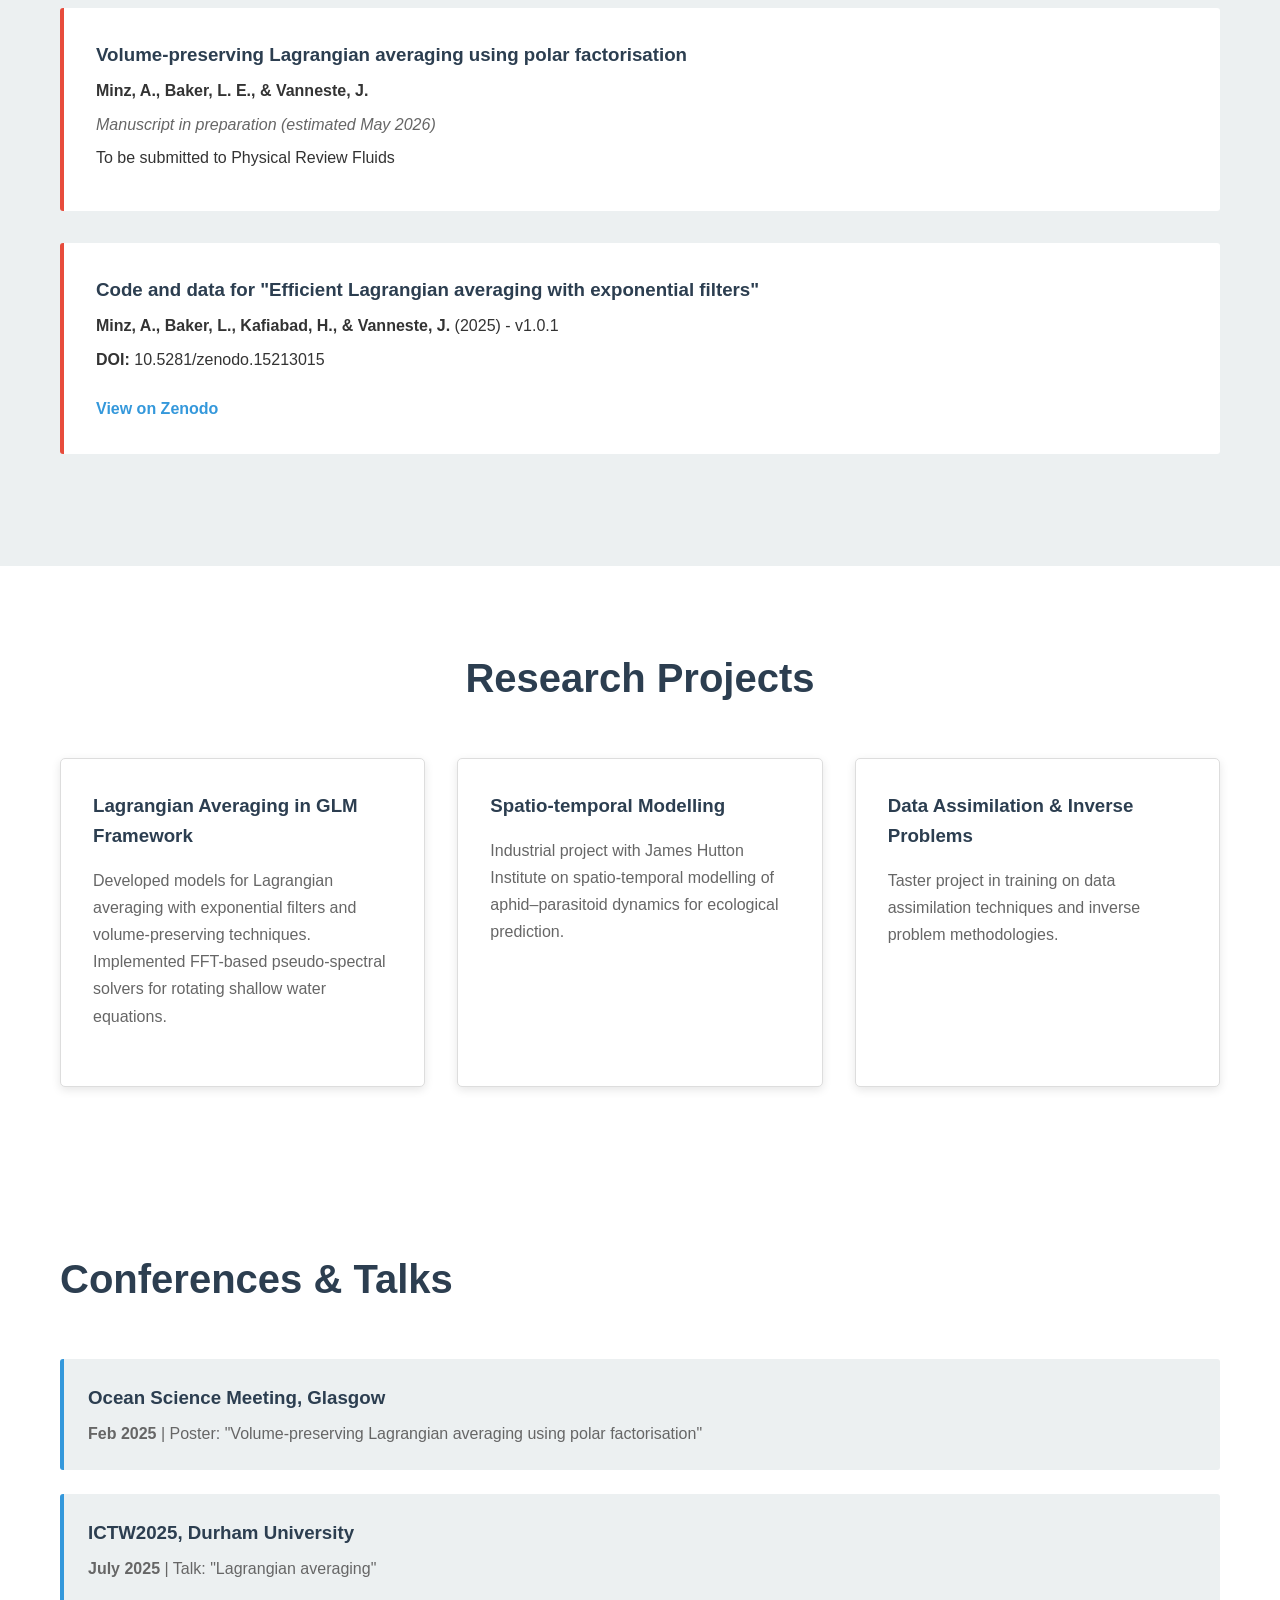
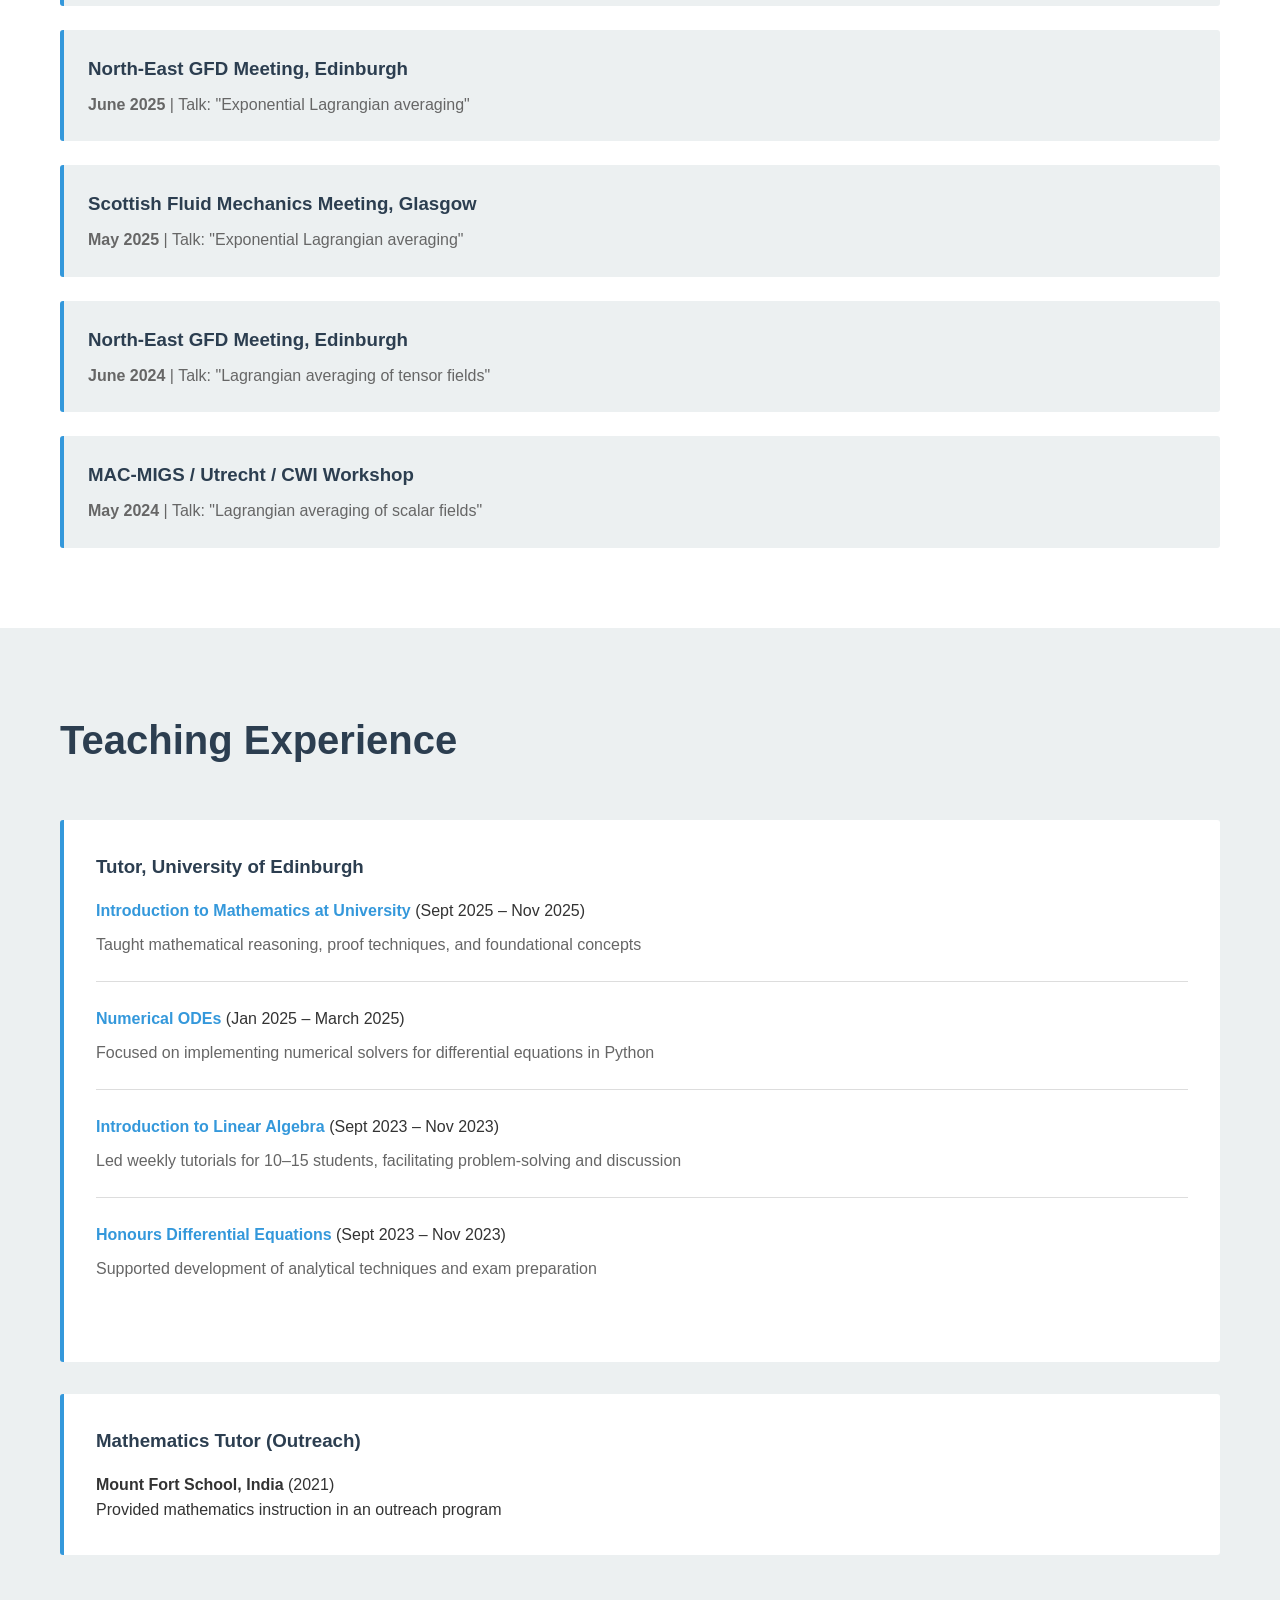
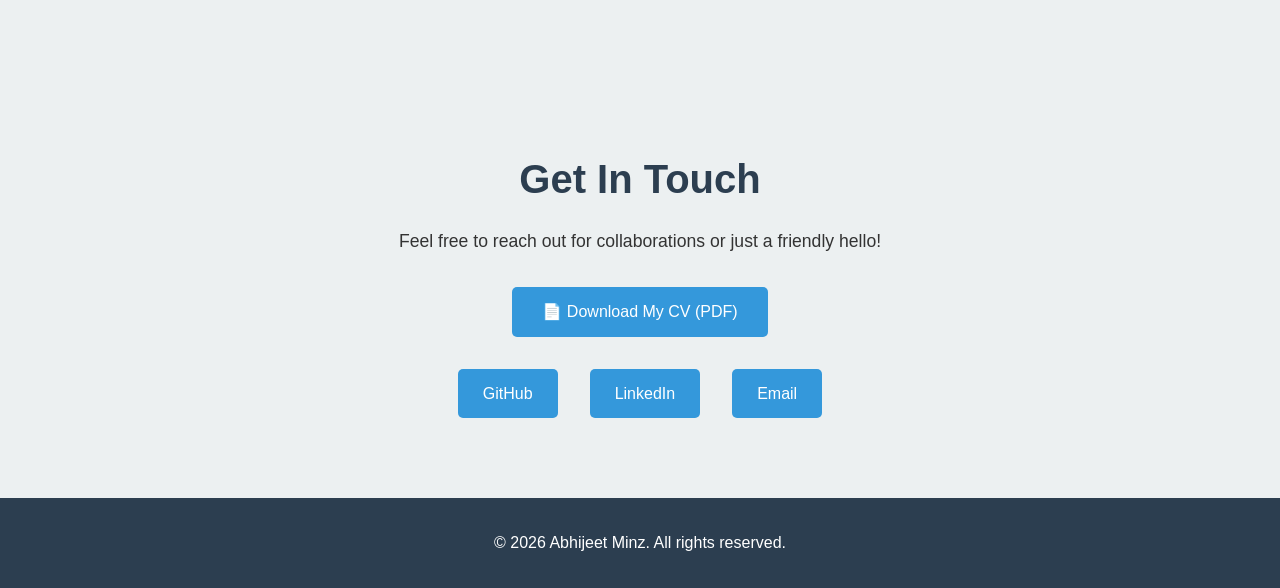
==== commit 6470bea0: "Update index.html" ====
--- a/index.html
+++ b/index.html
@@ -42,7 +42,7 @@
                 </div>
                 <div class="about-text">
                     <h2>About Me</h2>
-                    <p><strong>PhD Candidate in Applied Mathematics</strong> at the University of Edinburgh, specializing in geophysical fluid dynamics. My expertise includes Lagrangian averaging within the Generalised Lagrangian Mean (GLM) framework, geometric formulation of fluid models, asymptotic analysis, wave–mean flow interaction, and computational methods using Fourier pseudo-spectral solvers.</p>
+                    <p><strong>PhD Scholar in Applied Mathematics</strong> at the University of Edinburgh, specializing in geophysical fluid dynamics. My expertise includes Lagrangian averaging within the Generalised Lagrangian Mean (GLM) framework, geometric formulation of fluid models, asymptotic analysis, wave–mean flow interaction, and computational methods using Fourier pseudo-spectral solvers.</p>
                     
                     <div class="contact-info">
                         <p><strong>Email:</strong> <a href="mailto:abhijeet.minz@ED.ac.uk">abhijeet.minz@ED.ac.uk</a></p>
@@ -90,7 +90,7 @@
                 <p class="institution">Mathematical Modelling, Analysis and Computation (MAC-MIGS CDT)</p>
                 <p class="details">University of Edinburgh | Sept 2022 – Sept 2026 (expected)</p>
                 <p><strong>Thesis:</strong> Lagrangian averaging with exponential filters</p>
-                <p><strong>Supervisors:</strong> Jacques Vanneste & Lois Baker</p>
+                <p><strong>Supervisors:</strong> Prof. Jacques Vanneste & Dr. Lois Baker</p>
                 <ul class="coursework">
                     <li>Geometric Fluid Dynamics (variational principles, conservation laws)</li>
                     <li>Numerical Methods for Partial Differential Equations</li>
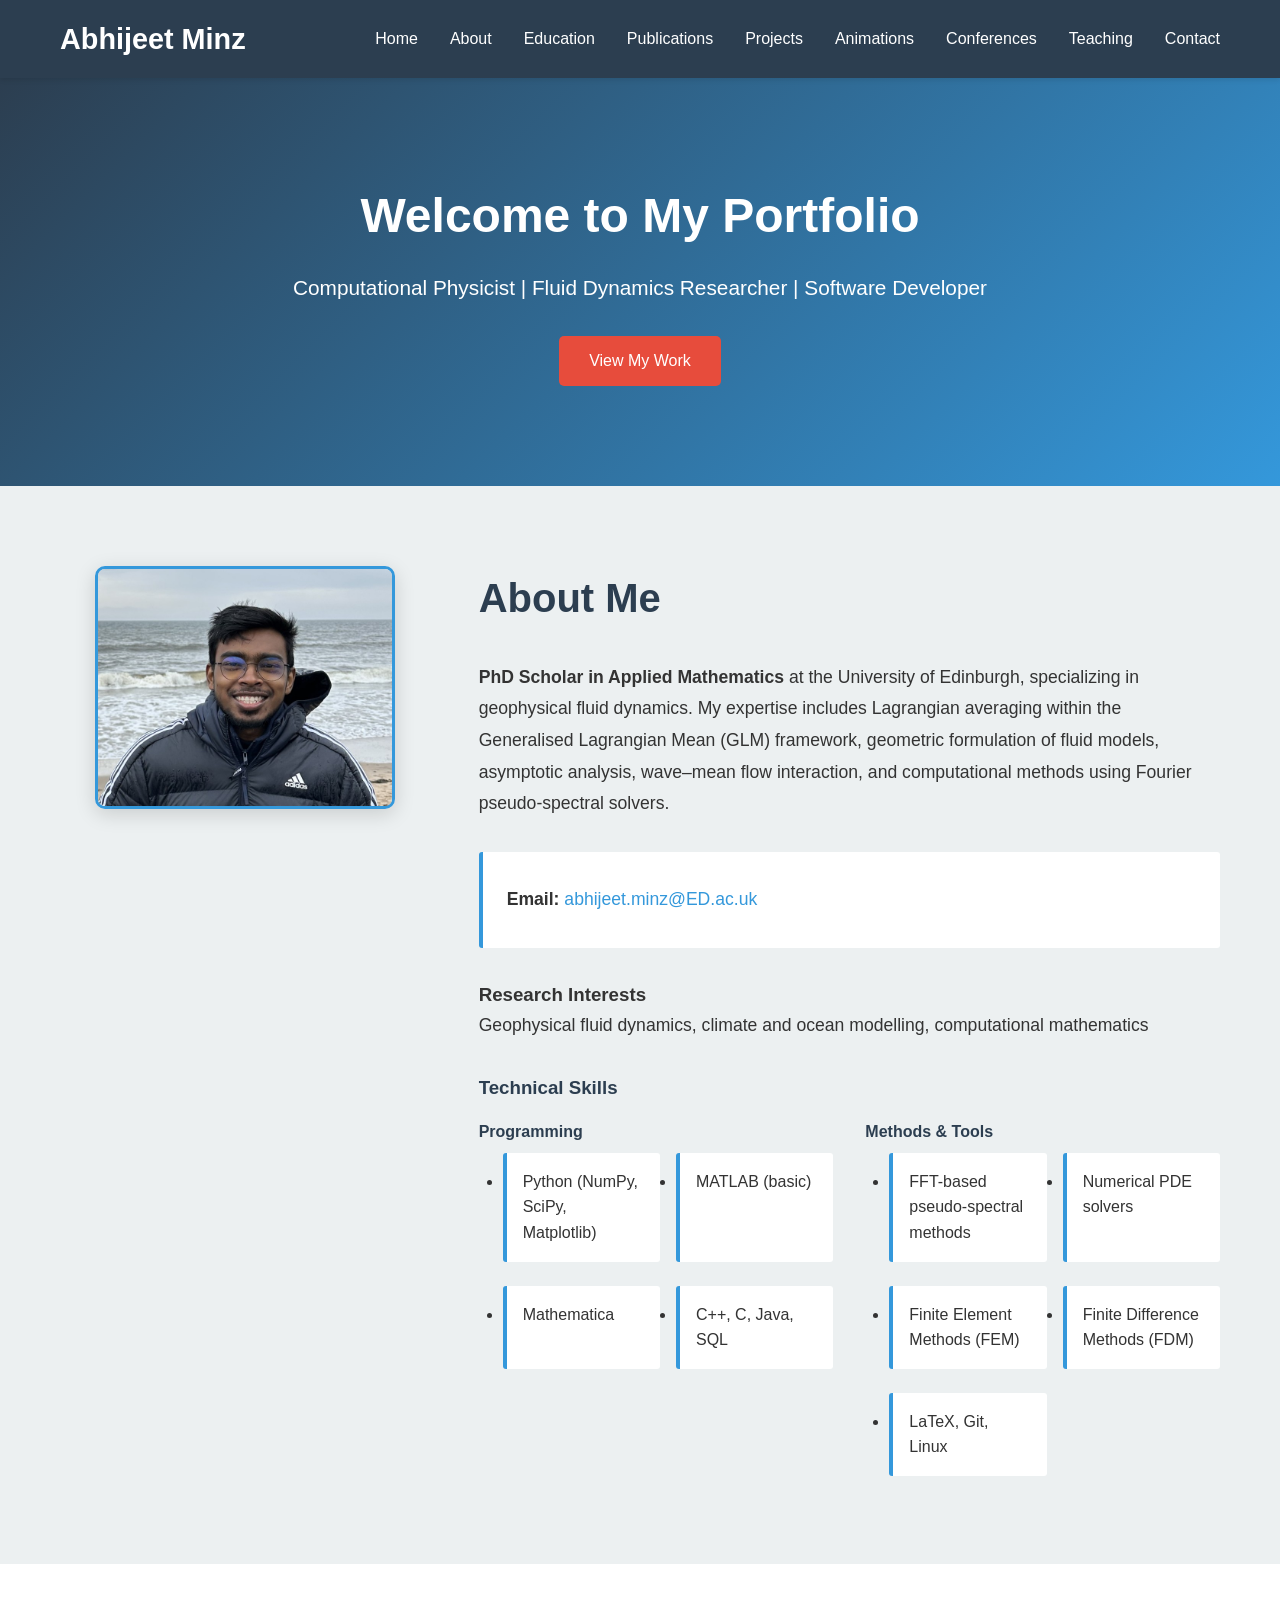
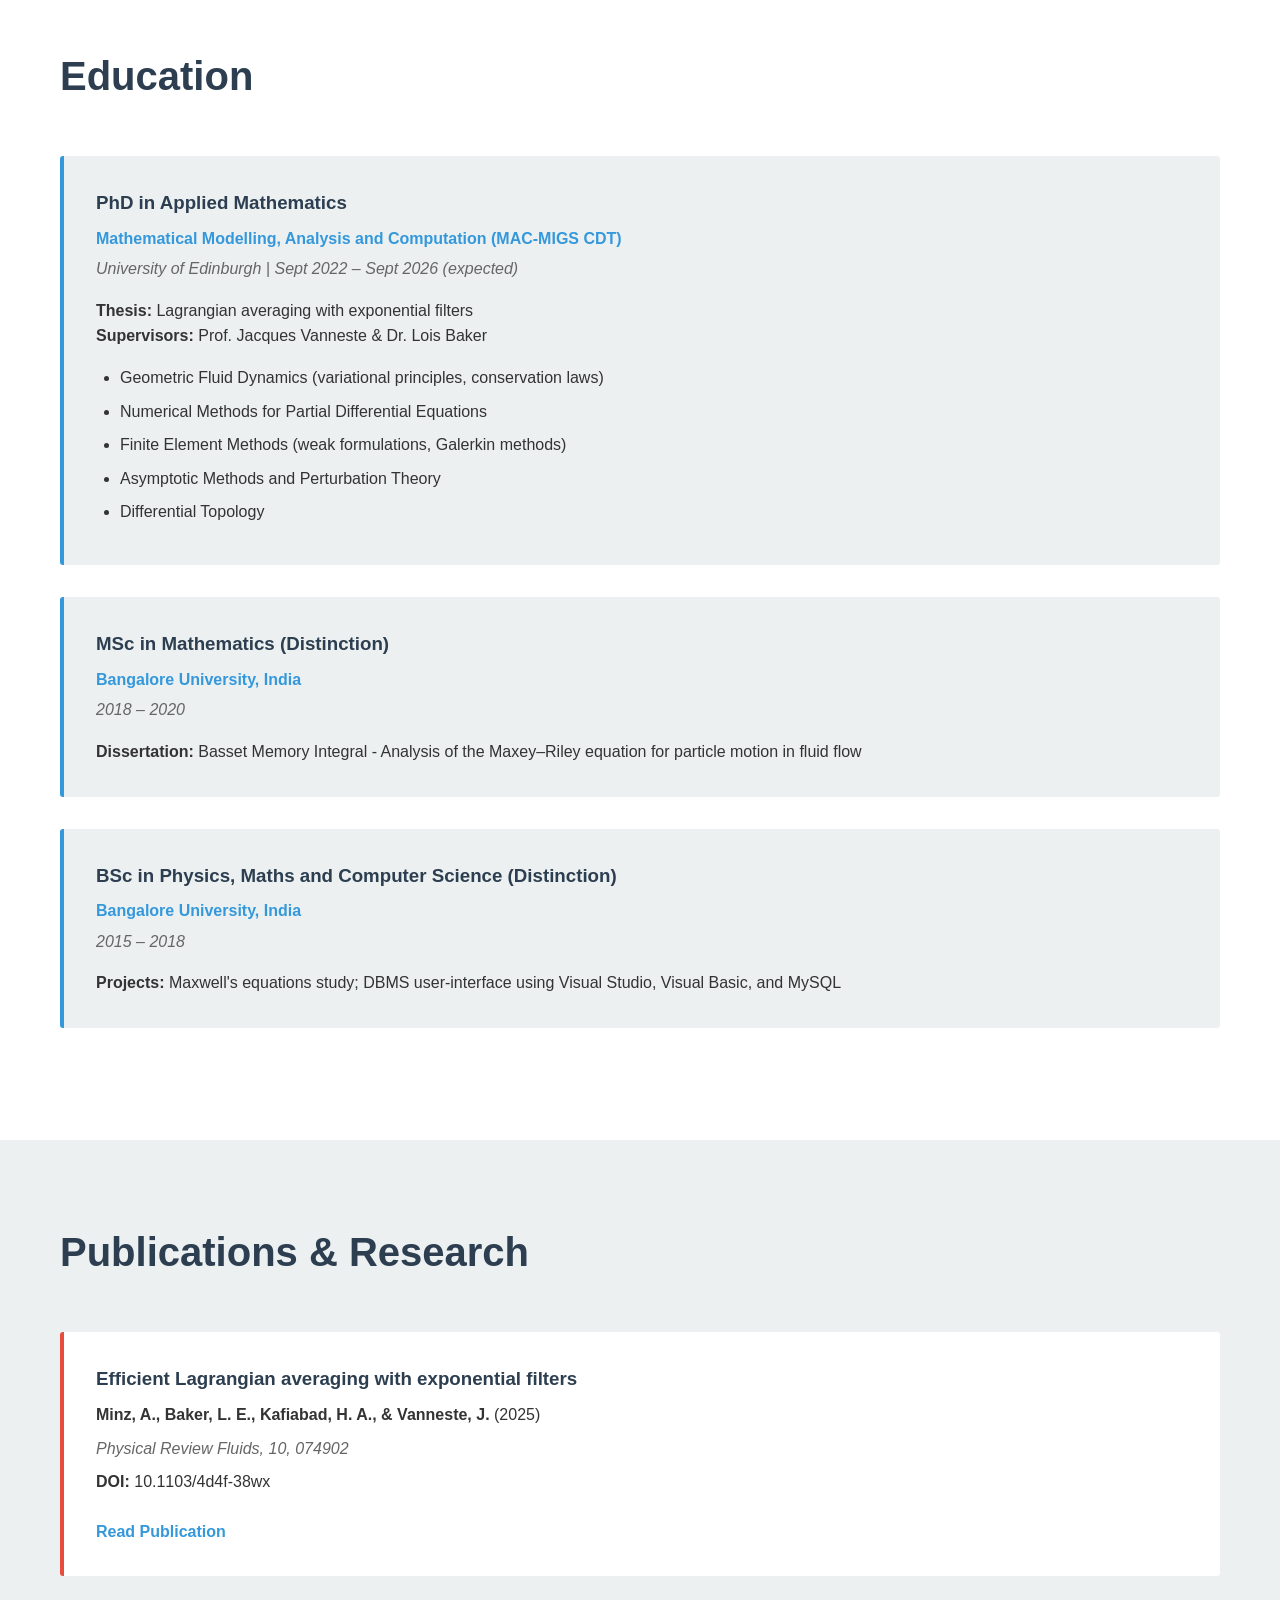
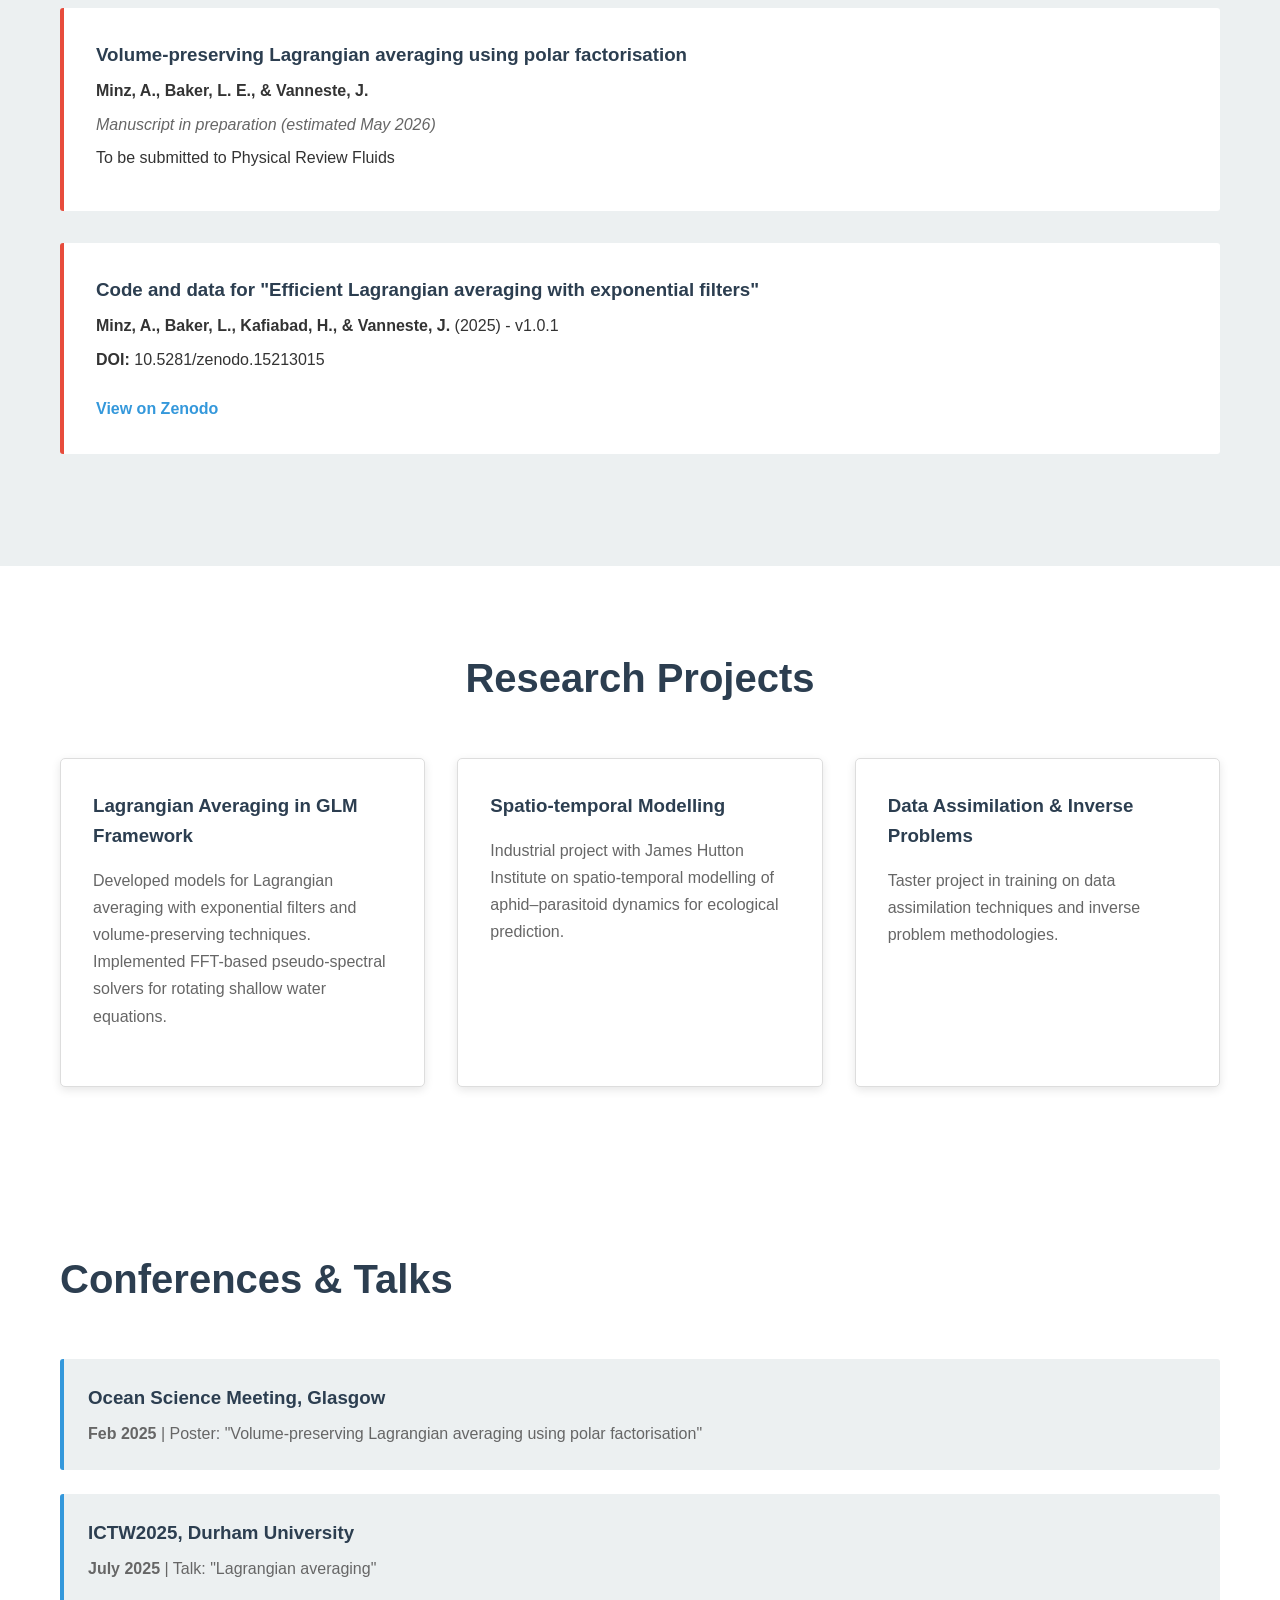
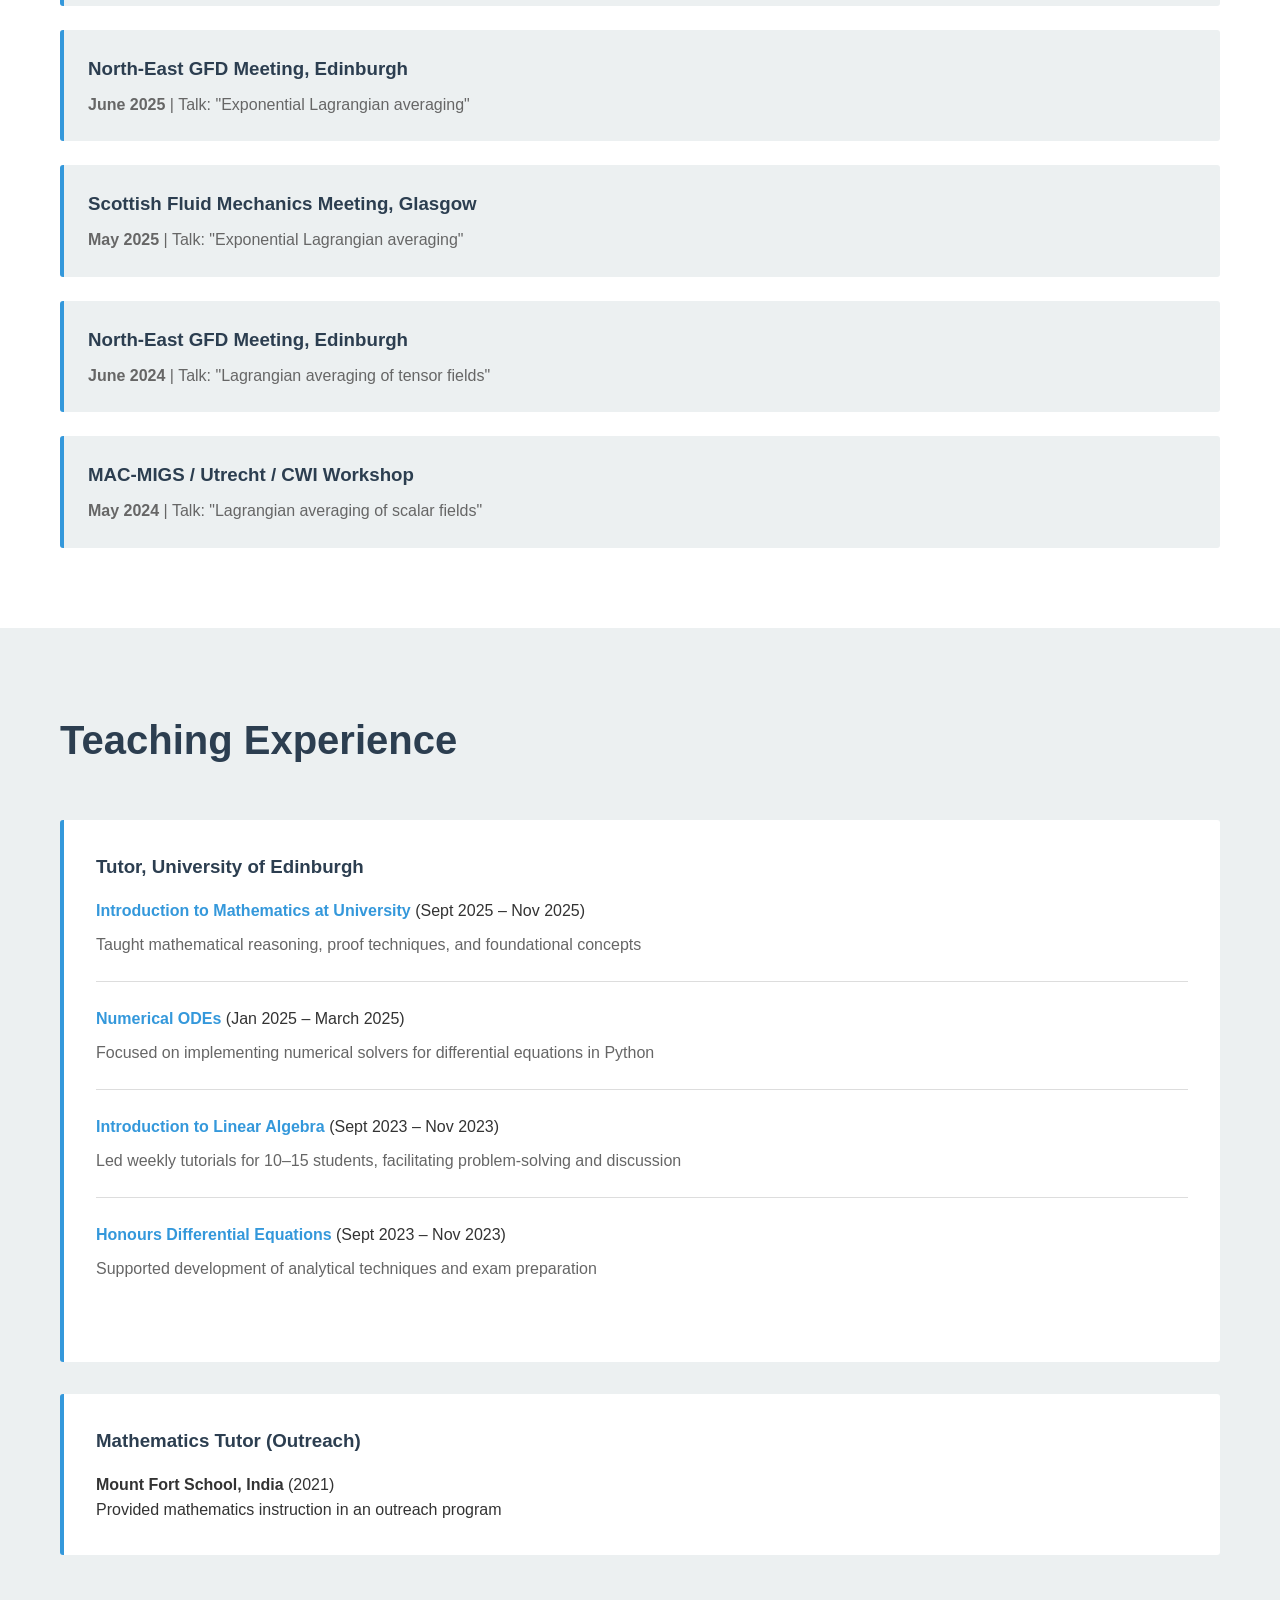
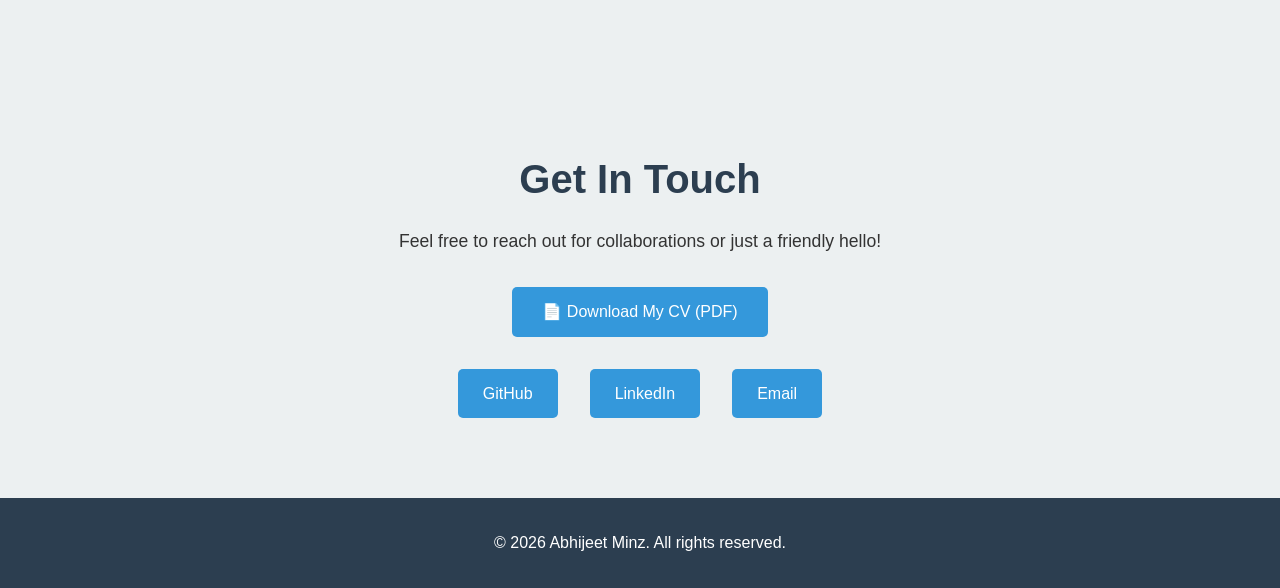
==== commit c1c10df8: "Add link to Animations page in navigation" ====
--- a/index.html
+++ b/index.html
@@ -17,6 +17,7 @@
                 <li><a href="#education">Education</a></li>
                 <li><a href="#publications">Publications</a></li>
                 <li><a href="#projects">Projects</a></li>
+                <li><a href="animations.html">Animations</a></li>
                 <li><a href="#conferences">Conferences</a></li>
                 <li><a href="#teaching">Teaching</a></li>
                 <li><a href="#contact">Contact</a></li>
